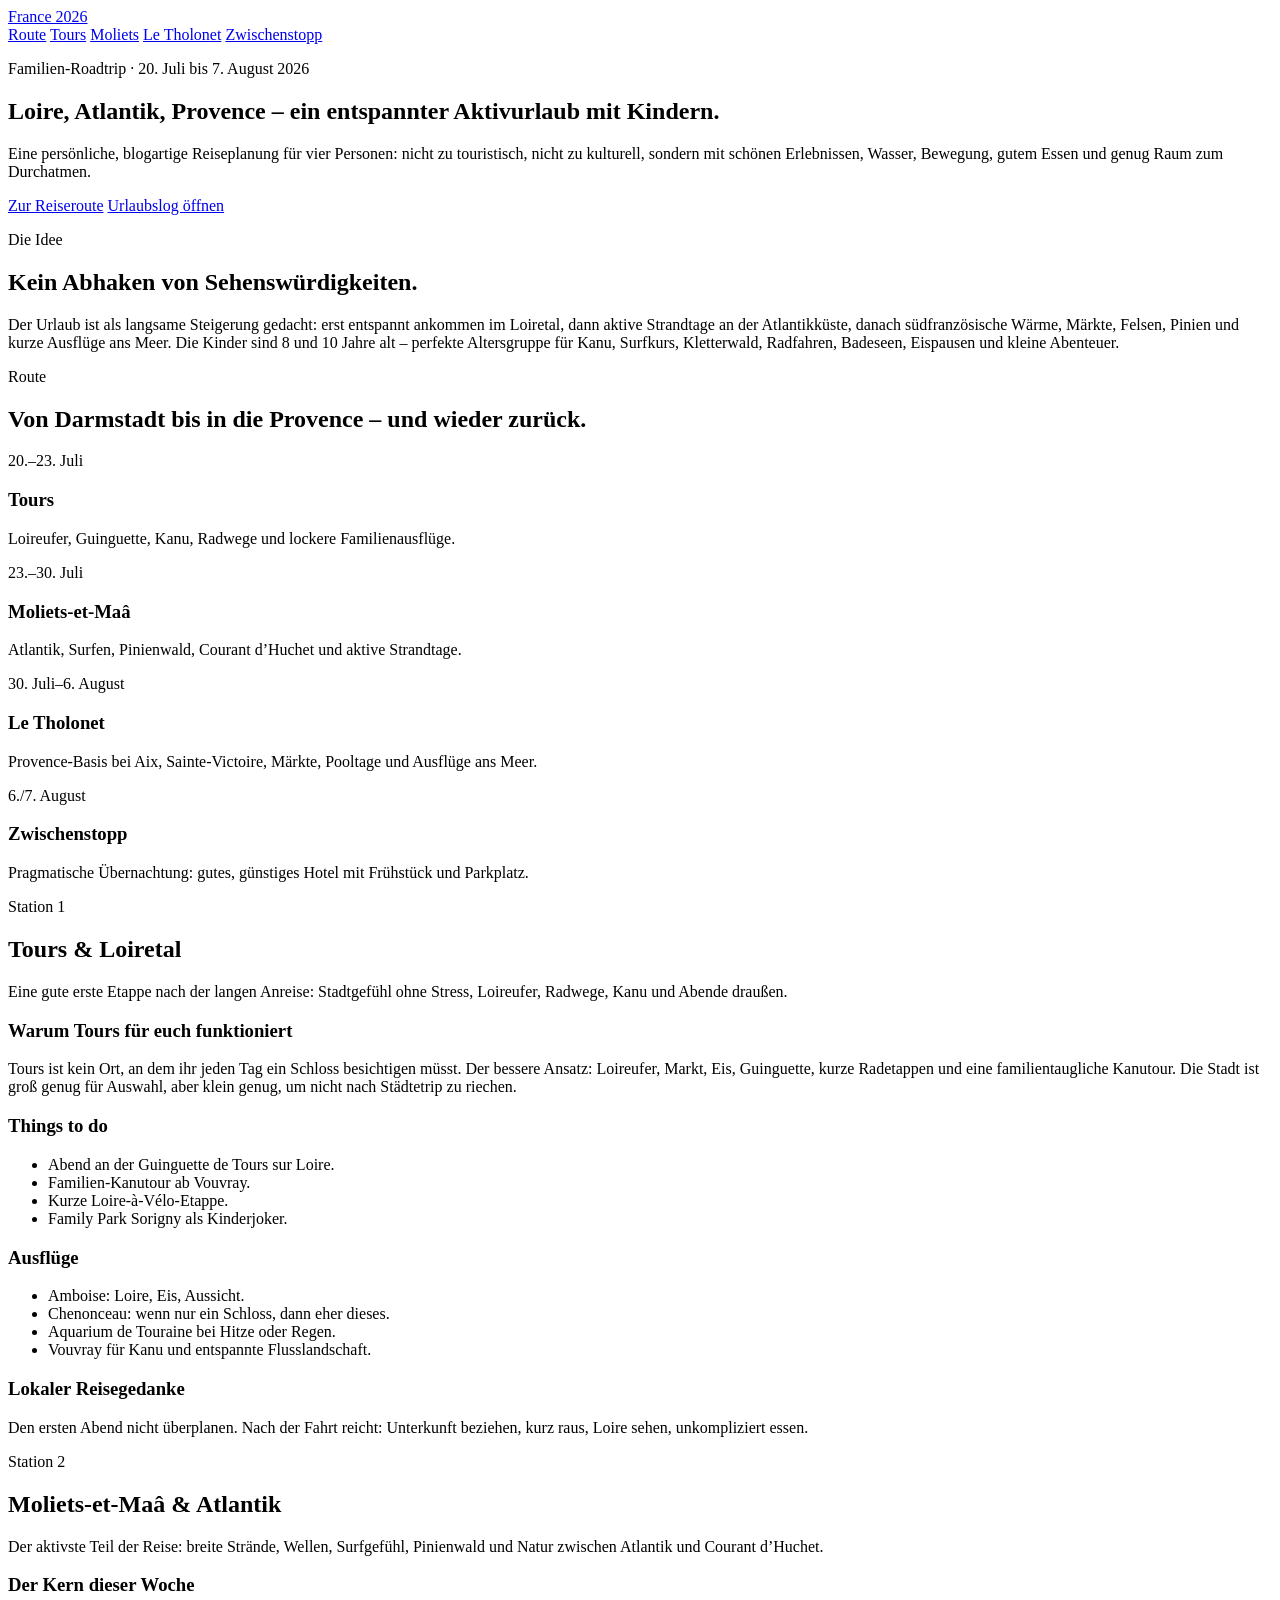
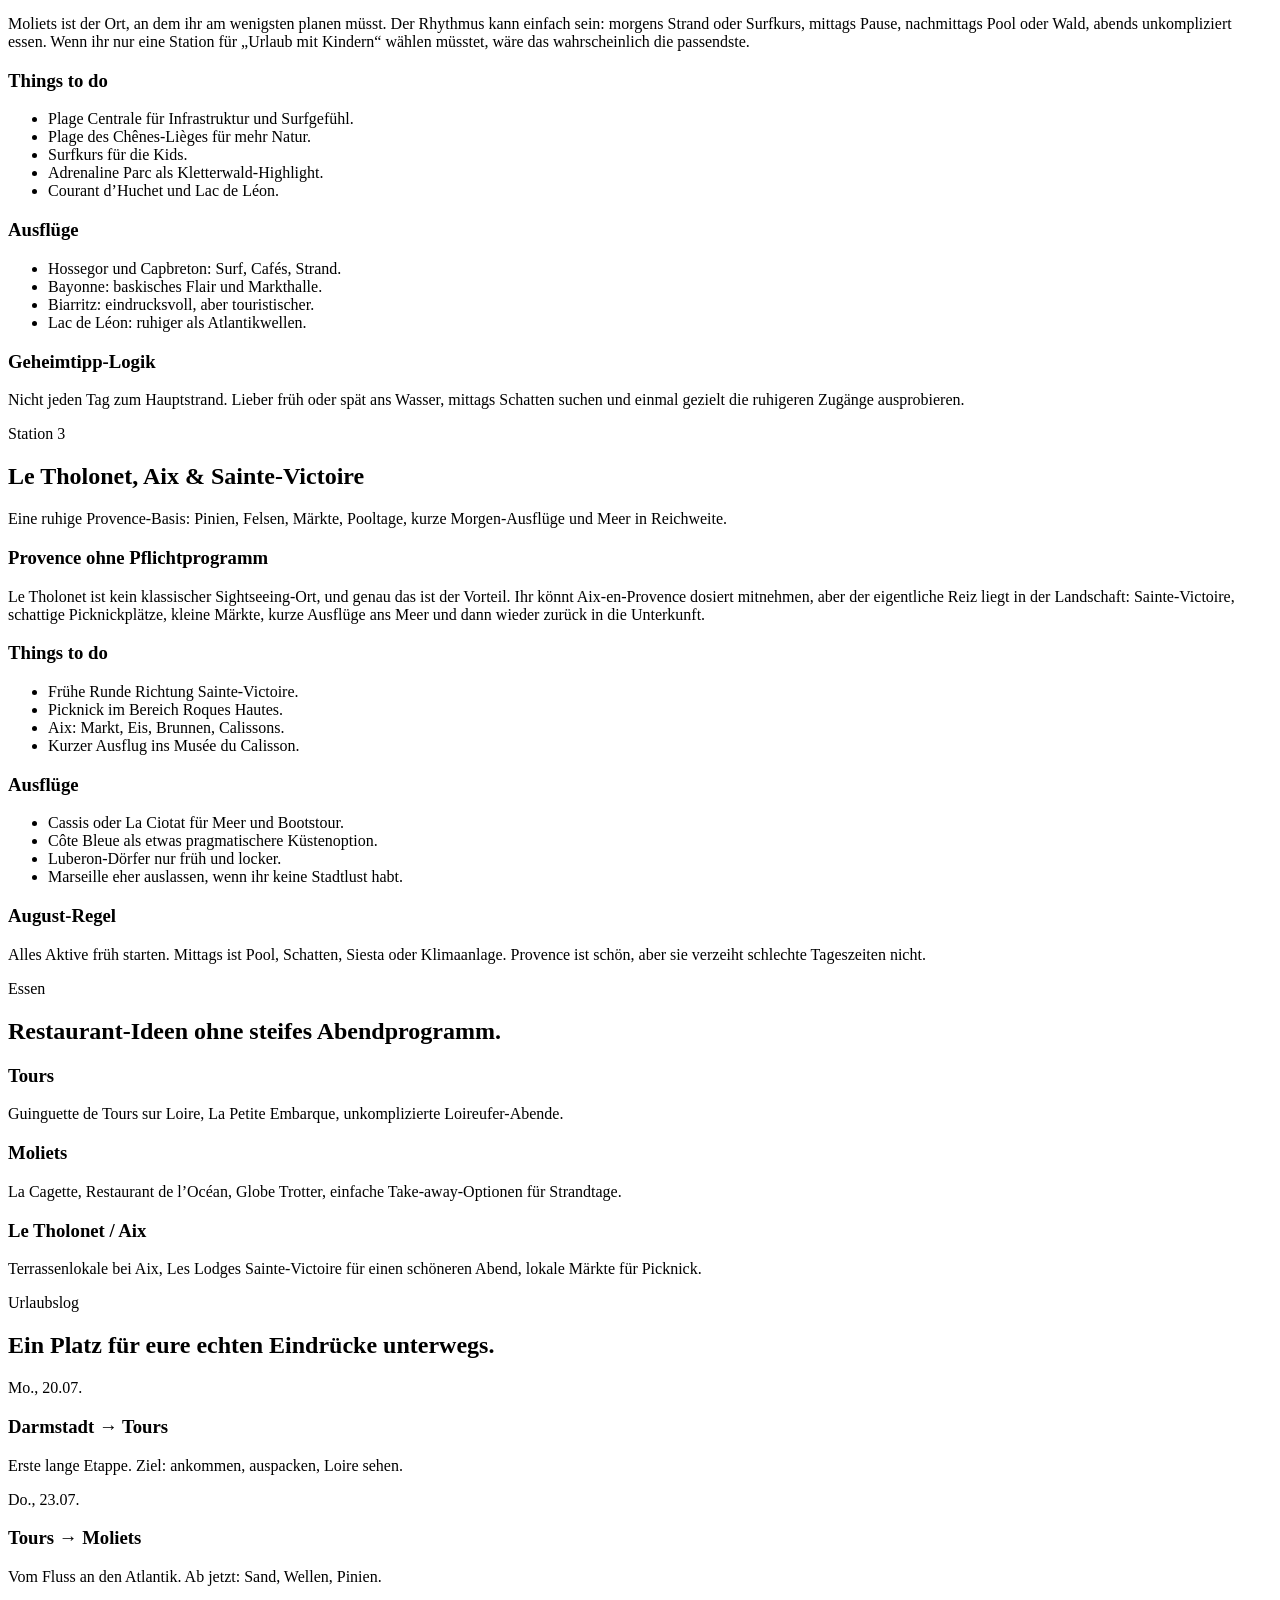
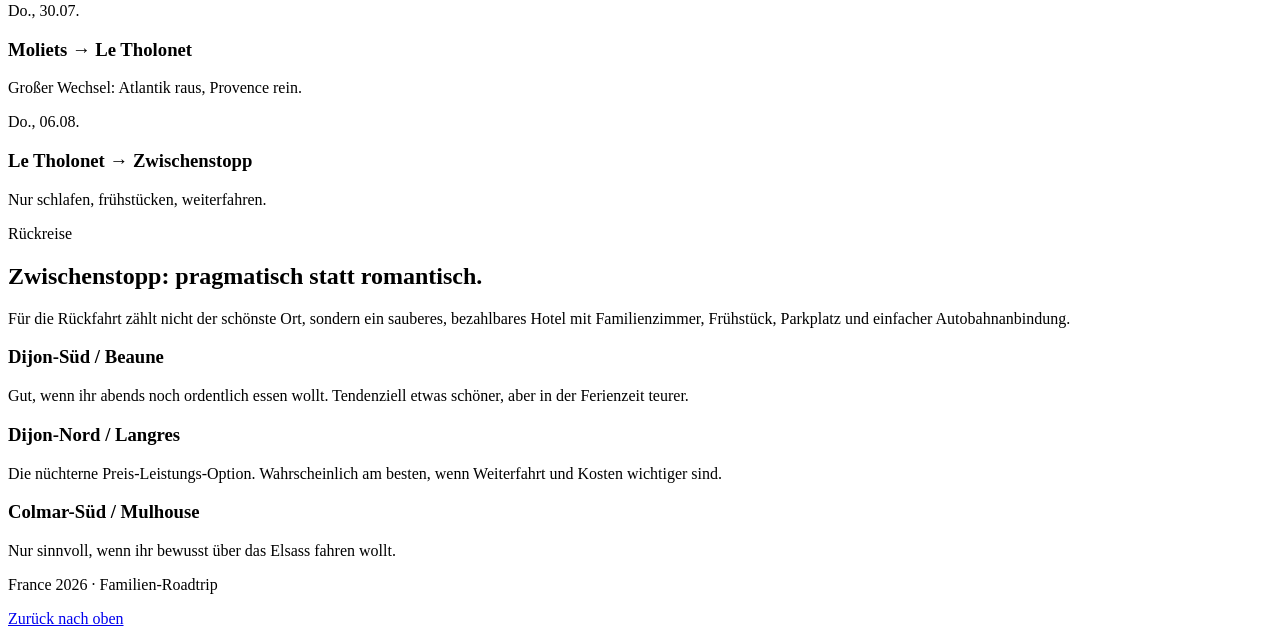
==== index.html @ 764e0fc3 "Create France 2026 travel website" ====
<!doctype html>
<html lang="de">
<head>
  <meta charset="utf-8" />
  <meta name="viewport" content="width=device-width, initial-scale=1" />
  <title>France 2026 · Familien-Roadtrip</title>
  <meta name="description" content="Ein persönlicher Urlaubs-Blog und Reiseführer für den Familien-Roadtrip Frankreich 2026: Tours, Moliets-et-Maa, Le Tholonet und Rückreise-Zwischenstopp." />
  <link rel="preconnect" href="https://fonts.googleapis.com">
  <link rel="preconnect" href="https://fonts.gstatic.com" crossorigin>
  <link href="https://fonts.googleapis.com/css2?family=Inter:wght@400;500;600;700;800&family=Playfair+Display:wght@700;800&display=swap" rel="stylesheet">
  <link rel="stylesheet" href="styles.css" />
</head>
<body>
  <header class="hero">
    <nav class="nav" aria-label="Hauptnavigation">
      <a class="brand" href="#top">France 2026</a>
      <div class="nav-links">
        <a href="#route">Route</a>
        <a href="#tours">Tours</a>
        <a href="#moliets">Moliets</a>
        <a href="#tholonet">Le Tholonet</a>
        <a href="#zwischenstopp">Zwischenstopp</a>
      </div>
    </nav>

    <section id="top" class="hero-content">
      <p class="eyebrow">Familien-Roadtrip · 20. Juli bis 7. August 2026</p>
      <h1>Loire, Atlantik, Provence – ein entspannter Aktivurlaub mit Kindern.</h1>
      <p class="lead">Eine persönliche, blogartige Reiseplanung für vier Personen: nicht zu touristisch, nicht zu kulturell, sondern mit schönen Erlebnissen, Wasser, Bewegung, gutem Essen und genug Raum zum Durchatmen.</p>
      <div class="hero-actions">
        <a class="button primary" href="#route">Zur Reiseroute</a>
        <a class="button secondary" href="#tagebuch">Urlaubslog öffnen</a>
      </div>
    </section>
  </header>

  <main>
    <section class="intro container">
      <div>
        <p class="section-kicker">Die Idee</p>
        <h2>Kein Abhaken von Sehenswürdigkeiten.</h2>
      </div>
      <p>Der Urlaub ist als langsame Steigerung gedacht: erst entspannt ankommen im Loiretal, dann aktive Strandtage an der Atlantikküste, danach südfranzösische Wärme, Märkte, Felsen, Pinien und kurze Ausflüge ans Meer. Die Kinder sind 8 und 10 Jahre alt – perfekte Altersgruppe für Kanu, Surfkurs, Kletterwald, Radfahren, Badeseen, Eispausen und kleine Abenteuer.</p>
    </section>

    <section id="route" class="route-section">
      <div class="container">
        <p class="section-kicker">Route</p>
        <h2>Von Darmstadt bis in die Provence – und wieder zurück.</h2>
        <div class="route-grid">
          <article class="route-card">
            <span class="date">20.–23. Juli</span>
            <h3>Tours</h3>
            <p>Loireufer, Guinguette, Kanu, Radwege und lockere Familienausflüge.</p>
          </article>
          <article class="route-card">
            <span class="date">23.–30. Juli</span>
            <h3>Moliets-et-Maâ</h3>
            <p>Atlantik, Surfen, Pinienwald, Courant d’Huchet und aktive Strandtage.</p>
          </article>
          <article class="route-card">
            <span class="date">30. Juli–6. August</span>
            <h3>Le Tholonet</h3>
            <p>Provence-Basis bei Aix, Sainte-Victoire, Märkte, Pooltage und Ausflüge ans Meer.</p>
          </article>
          <article class="route-card muted">
            <span class="date">6./7. August</span>
            <h3>Zwischenstopp</h3>
            <p>Pragmatische Übernachtung: gutes, günstiges Hotel mit Frühstück und Parkplatz.</p>
          </article>
        </div>
      </div>
    </section>

    <section id="tours" class="destination container">
      <div class="destination-header loire">
        <div>
          <p class="section-kicker">Station 1</p>
          <h2>Tours & Loiretal</h2>
          <p>Eine gute erste Etappe nach der langen Anreise: Stadtgefühl ohne Stress, Loireufer, Radwege, Kanu und Abende draußen.</p>
        </div>
      </div>

      <div class="content-grid">
        <article class="story-card large">
          <h3>Warum Tours für euch funktioniert</h3>
          <p>Tours ist kein Ort, an dem ihr jeden Tag ein Schloss besichtigen müsst. Der bessere Ansatz: Loireufer, Markt, Eis, Guinguette, kurze Radetappen und eine familientaugliche Kanutour. Die Stadt ist groß genug für Auswahl, aber klein genug, um nicht nach Städtetrip zu riechen.</p>
        </article>
        <article class="story-card">
          <h3>Things to do</h3>
          <ul>
            <li>Abend an der Guinguette de Tours sur Loire.</li>
            <li>Familien-Kanutour ab Vouvray.</li>
            <li>Kurze Loire-à-Vélo-Etappe.</li>
            <li>Family Park Sorigny als Kinderjoker.</li>
          </ul>
        </article>
        <article class="story-card">
          <h3>Ausflüge</h3>
          <ul>
            <li>Amboise: Loire, Eis, Aussicht.</li>
            <li>Chenonceau: wenn nur ein Schloss, dann eher dieses.</li>
            <li>Aquarium de Touraine bei Hitze oder Regen.</li>
            <li>Vouvray für Kanu und entspannte Flusslandschaft.</li>
          </ul>
        </article>
        <article class="tip-card">
          <h3>Lokaler Reisegedanke</h3>
          <p>Den ersten Abend nicht überplanen. Nach der Fahrt reicht: Unterkunft beziehen, kurz raus, Loire sehen, unkompliziert essen.</p>
        </article>
      </div>
    </section>

    <section id="moliets" class="destination container">
      <div class="destination-header ocean">
        <div>
          <p class="section-kicker">Station 2</p>
          <h2>Moliets-et-Maâ & Atlantik</h2>
          <p>Der aktivste Teil der Reise: breite Strände, Wellen, Surfgefühl, Pinienwald und Natur zwischen Atlantik und Courant d’Huchet.</p>
        </div>
      </div>

      <div class="content-grid">
        <article class="story-card large">
          <h3>Der Kern dieser Woche</h3>
          <p>Moliets ist der Ort, an dem ihr am wenigsten planen müsst. Der Rhythmus kann einfach sein: morgens Strand oder Surfkurs, mittags Pause, nachmittags Pool oder Wald, abends unkompliziert essen. Wenn ihr nur eine Station für „Urlaub mit Kindern“ wählen müsstet, wäre das wahrscheinlich die passendste.</p>
        </article>
        <article class="story-card">
          <h3>Things to do</h3>
          <ul>
            <li>Plage Centrale für Infrastruktur und Surfgefühl.</li>
            <li>Plage des Chênes-Lièges für mehr Natur.</li>
            <li>Surfkurs für die Kids.</li>
            <li>Adrenaline Parc als Kletterwald-Highlight.</li>
            <li>Courant d’Huchet und Lac de Léon.</li>
          </ul>
        </article>
        <article class="story-card">
          <h3>Ausflüge</h3>
          <ul>
            <li>Hossegor und Capbreton: Surf, Cafés, Strand.</li>
            <li>Bayonne: baskisches Flair und Markthalle.</li>
            <li>Biarritz: eindrucksvoll, aber touristischer.</li>
            <li>Lac de Léon: ruhiger als Atlantikwellen.</li>
          </ul>
        </article>
        <article class="tip-card">
          <h3>Geheimtipp-Logik</h3>
          <p>Nicht jeden Tag zum Hauptstrand. Lieber früh oder spät ans Wasser, mittags Schatten suchen und einmal gezielt die ruhigeren Zugänge ausprobieren.</p>
        </article>
      </div>
    </section>

    <section id="tholonet" class="destination container">
      <div class="destination-header provence">
        <div>
          <p class="section-kicker">Station 3</p>
          <h2>Le Tholonet, Aix & Sainte-Victoire</h2>
          <p>Eine ruhige Provence-Basis: Pinien, Felsen, Märkte, Pooltage, kurze Morgen-Ausflüge und Meer in Reichweite.</p>
        </div>
      </div>

      <div class="content-grid">
        <article class="story-card large">
          <h3>Provence ohne Pflichtprogramm</h3>
          <p>Le Tholonet ist kein klassischer Sightseeing-Ort, und genau das ist der Vorteil. Ihr könnt Aix-en-Provence dosiert mitnehmen, aber der eigentliche Reiz liegt in der Landschaft: Sainte-Victoire, schattige Picknickplätze, kleine Märkte, kurze Ausflüge ans Meer und dann wieder zurück in die Unterkunft.</p>
        </article>
        <article class="story-card">
          <h3>Things to do</h3>
          <ul>
            <li>Frühe Runde Richtung Sainte-Victoire.</li>
            <li>Picknick im Bereich Roques Hautes.</li>
            <li>Aix: Markt, Eis, Brunnen, Calissons.</li>
            <li>Kurzer Ausflug ins Musée du Calisson.</li>
          </ul>
        </article>
        <article class="story-card">
          <h3>Ausflüge</h3>
          <ul>
            <li>Cassis oder La Ciotat für Meer und Bootstour.</li>
            <li>Côte Bleue als etwas pragmatischere Küstenoption.</li>
            <li>Luberon-Dörfer nur früh und locker.</li>
            <li>Marseille eher auslassen, wenn ihr keine Stadtlust habt.</li>
          </ul>
        </article>
        <article class="tip-card">
          <h3>August-Regel</h3>
          <p>Alles Aktive früh starten. Mittags ist Pool, Schatten, Siesta oder Klimaanlage. Provence ist schön, aber sie verzeiht schlechte Tageszeiten nicht.</p>
        </article>
      </div>
    </section>

    <section id="restaurants" class="container restaurants">
      <p class="section-kicker">Essen</p>
      <h2>Restaurant-Ideen ohne steifes Abendprogramm.</h2>
      <div class="restaurant-grid">
        <article>
          <h3>Tours</h3>
          <p>Guinguette de Tours sur Loire, La Petite Embarque, unkomplizierte Loireufer-Abende.</p>
        </article>
        <article>
          <h3>Moliets</h3>
          <p>La Cagette, Restaurant de l’Océan, Globe Trotter, einfache Take-away-Optionen für Strandtage.</p>
        </article>
        <article>
          <h3>Le Tholonet / Aix</h3>
          <p>Terrassenlokale bei Aix, Les Lodges Sainte-Victoire für einen schöneren Abend, lokale Märkte für Picknick.</p>
        </article>
      </div>
    </section>

    <section id="tagebuch" class="journal-section">
      <div class="container">
        <p class="section-kicker">Urlaubslog</p>
        <h2>Ein Platz für eure echten Eindrücke unterwegs.</h2>
        <div class="journal-grid">
          <article class="journal-card">
            <span>Mo., 20.07.</span>
            <h3>Darmstadt → Tours</h3>
            <p>Erste lange Etappe. Ziel: ankommen, auspacken, Loire sehen.</p>
          </article>
          <article class="journal-card">
            <span>Do., 23.07.</span>
            <h3>Tours → Moliets</h3>
            <p>Vom Fluss an den Atlantik. Ab jetzt: Sand, Wellen, Pinien.</p>
          </article>
          <article class="journal-card">
            <span>Do., 30.07.</span>
            <h3>Moliets → Le Tholonet</h3>
            <p>Großer Wechsel: Atlantik raus, Provence rein.</p>
          </article>
          <article class="journal-card">
            <span>Do., 06.08.</span>
            <h3>Le Tholonet → Zwischenstopp</h3>
            <p>Nur schlafen, frühstücken, weiterfahren.</p>
          </article>
        </div>
      </div>
    </section>

    <section id="zwischenstopp" class="container stopover">
      <p class="section-kicker">Rückreise</p>
      <h2>Zwischenstopp: pragmatisch statt romantisch.</h2>
      <p>Für die Rückfahrt zählt nicht der schönste Ort, sondern ein sauberes, bezahlbares Hotel mit Familienzimmer, Frühstück, Parkplatz und einfacher Autobahnanbindung.</p>
      <div class="stopover-list">
        <article>
          <h3>Dijon-Süd / Beaune</h3>
          <p>Gut, wenn ihr abends noch ordentlich essen wollt. Tendenziell etwas schöner, aber in der Ferienzeit teurer.</p>
        </article>
        <article>
          <h3>Dijon-Nord / Langres</h3>
          <p>Die nüchterne Preis-Leistungs-Option. Wahrscheinlich am besten, wenn Weiterfahrt und Kosten wichtiger sind.</p>
        </article>
        <article>
          <h3>Colmar-Süd / Mulhouse</h3>
          <p>Nur sinnvoll, wenn ihr bewusst über das Elsass fahren wollt.</p>
        </article>
      </div>
    </section>
  </main>

  <footer class="footer">
    <div class="container footer-inner">
      <p>France 2026 · Familien-Roadtrip</p>
      <a href="#top">Zurück nach oben</a>
    </div>
  </footer>
</body>
</html>
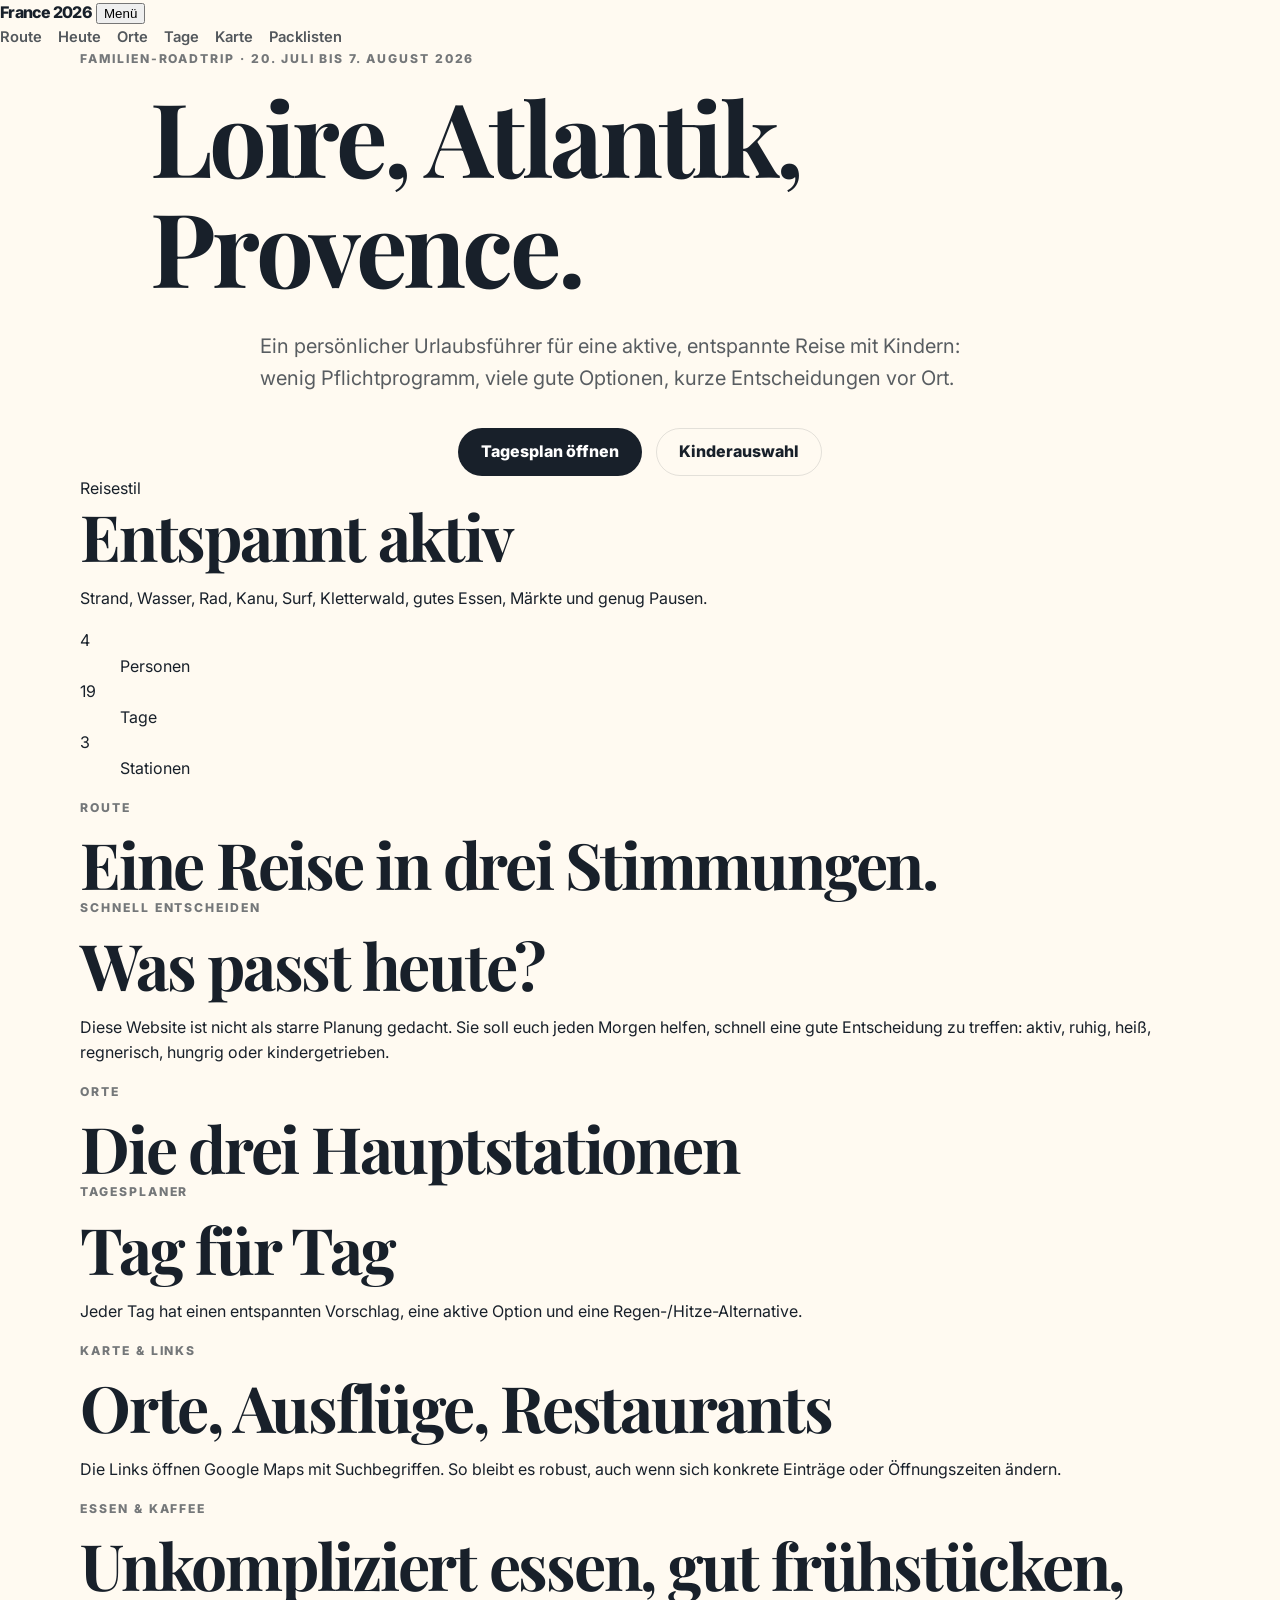
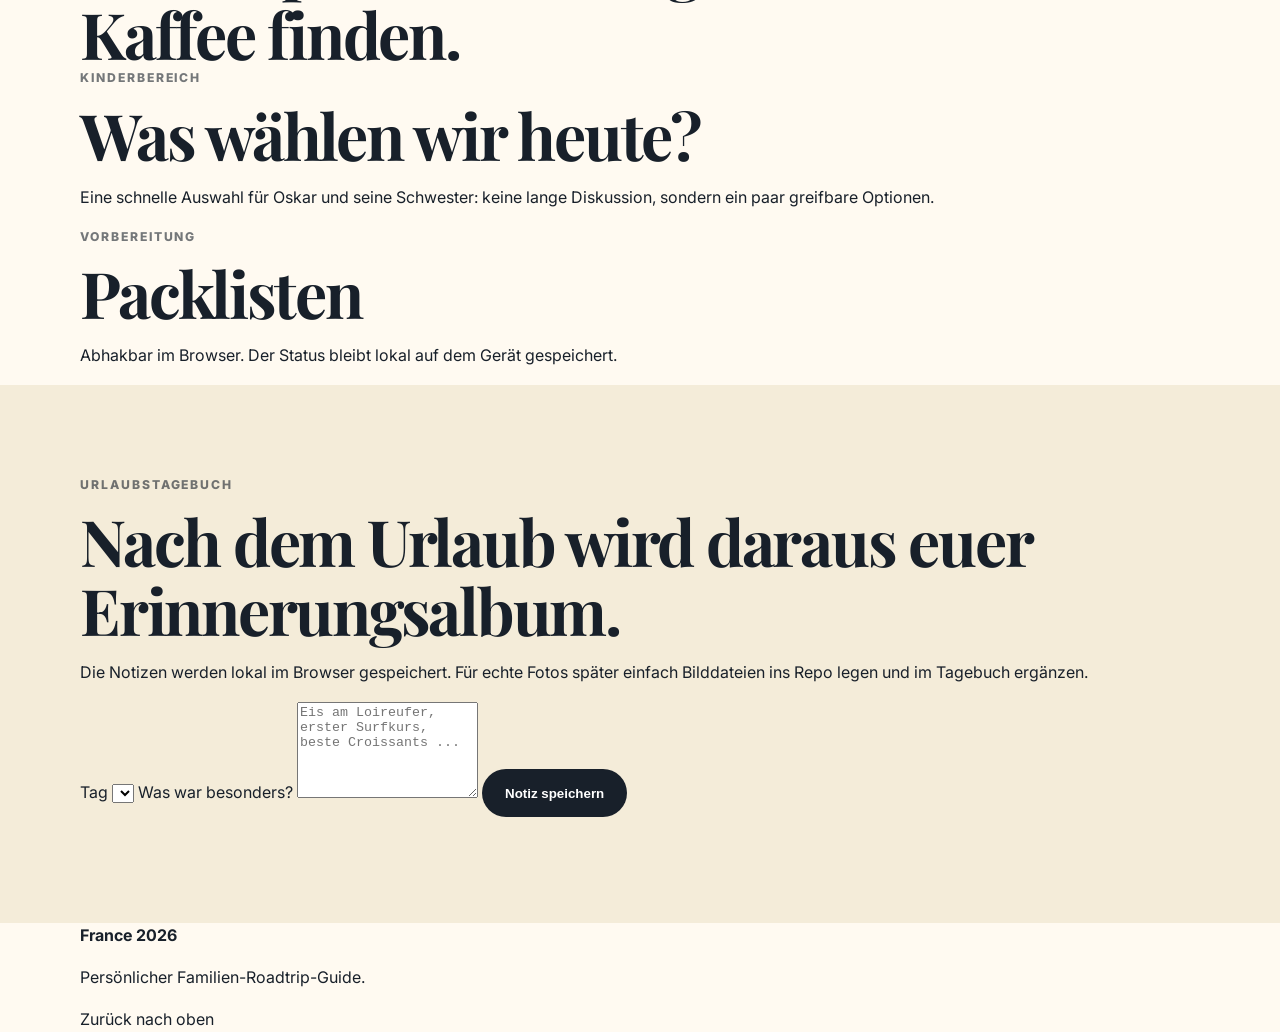
==== commit eb8246bc: "Expand France 2026 into travel guide app" ====
--- a/index.html
+++ b/index.html
@@ -4,266 +4,157 @@
   <meta charset="utf-8" />
   <meta name="viewport" content="width=device-width, initial-scale=1" />
   <title>France 2026 · Familien-Roadtrip</title>
-  <meta name="description" content="Ein persönlicher Urlaubs-Blog und Reiseführer für den Familien-Roadtrip Frankreich 2026: Tours, Moliets-et-Maa, Le Tholonet und Rückreise-Zwischenstopp." />
+  <meta name="description" content="Persönliche Reisewebsite für den Familien-Roadtrip Frankreich 2026: Tours, Moliets-et-Maâ, Le Tholonet, Tagesplaner, Ausflüge, Restaurants, Packlisten und Urlaubstagebuch." />
+  <meta name="theme-color" content="#f6bd60" />
   <link rel="preconnect" href="https://fonts.googleapis.com">
   <link rel="preconnect" href="https://fonts.gstatic.com" crossorigin>
-  <link href="https://fonts.googleapis.com/css2?family=Inter:wght@400;500;600;700;800&family=Playfair+Display:wght@700;800&display=swap" rel="stylesheet">
+  <link href="https://fonts.googleapis.com/css2?family=Inter:wght@400;500;600;700;800;900&family=Playfair+Display:wght@700;800&display=swap" rel="stylesheet">
   <link rel="stylesheet" href="styles.css" />
 </head>
 <body>
-  <header class="hero">
-    <nav class="nav" aria-label="Hauptnavigation">
+  <header class="site-hero" id="top">
+    <nav class="topbar" aria-label="Hauptnavigation">
       <a class="brand" href="#top">France 2026</a>
-      <div class="nav-links">
+      <button class="menu-button" type="button" data-menu-button aria-expanded="false">Menü</button>
+      <div class="nav-links" data-nav-links>
         <a href="#route">Route</a>
-        <a href="#tours">Tours</a>
-        <a href="#moliets">Moliets</a>
-        <a href="#tholonet">Le Tholonet</a>
-        <a href="#zwischenstopp">Zwischenstopp</a>
+        <a href="#heute">Heute</a>
+        <a href="#orte">Orte</a>
+        <a href="#tage">Tage</a>
+        <a href="#karte">Karte</a>
+        <a href="#packlisten">Packlisten</a>
       </div>
     </nav>
 
-    <section id="top" class="hero-content">
-      <p class="eyebrow">Familien-Roadtrip · 20. Juli bis 7. August 2026</p>
-      <h1>Loire, Atlantik, Provence – ein entspannter Aktivurlaub mit Kindern.</h1>
-      <p class="lead">Eine persönliche, blogartige Reiseplanung für vier Personen: nicht zu touristisch, nicht zu kulturell, sondern mit schönen Erlebnissen, Wasser, Bewegung, gutem Essen und genug Raum zum Durchatmen.</p>
-      <div class="hero-actions">
-        <a class="button primary" href="#route">Zur Reiseroute</a>
-        <a class="button secondary" href="#tagebuch">Urlaubslog öffnen</a>
+    <section class="hero-grid container">
+      <div class="hero-copy">
+        <p class="eyebrow">Familien-Roadtrip · 20. Juli bis 7. August 2026</p>
+        <h1>Loire, Atlantik, Provence.</h1>
+        <p class="lead">Ein persönlicher Urlaubsführer für eine aktive, entspannte Reise mit Kindern: wenig Pflichtprogramm, viele gute Optionen, kurze Entscheidungen vor Ort.</p>
+        <div class="hero-actions">
+          <a class="button primary" href="#tage">Tagesplan öffnen</a>
+          <a class="button ghost" href="#kinder">Kinderauswahl</a>
+        </div>
       </div>
+      <aside class="hero-card glass">
+        <span class="small-label">Reisestil</span>
+        <h2>Entspannt aktiv</h2>
+        <p>Strand, Wasser, Rad, Kanu, Surf, Kletterwald, gutes Essen, Märkte und genug Pausen.</p>
+        <dl class="quick-stats">
+          <div><dt>4</dt><dd>Personen</dd></div>
+          <div><dt>19</dt><dd>Tage</dd></div>
+          <div><dt>3</dt><dd>Stationen</dd></div>
+        </dl>
+      </aside>
     </section>
   </header>
 
   <main>
-    <section class="intro container">
-      <div>
-        <p class="section-kicker">Die Idee</p>
-        <h2>Kein Abhaken von Sehenswürdigkeiten.</h2>
-      </div>
-      <p>Der Urlaub ist als langsame Steigerung gedacht: erst entspannt ankommen im Loiretal, dann aktive Strandtage an der Atlantikküste, danach südfranzösische Wärme, Märkte, Felsen, Pinien und kurze Ausflüge ans Meer. Die Kinder sind 8 und 10 Jahre alt – perfekte Altersgruppe für Kanu, Surfkurs, Kletterwald, Radfahren, Badeseen, Eispausen und kleine Abenteuer.</p>
+    <section class="container intro-strip" id="route">
+      <p class="section-kicker">Route</p>
+      <h2>Eine Reise in drei Stimmungen.</h2>
+      <div class="route-timeline" id="routeTimeline"></div>
     </section>
 
-    <section id="route" class="route-section">
-      <div class="container">
-        <p class="section-kicker">Route</p>
-        <h2>Von Darmstadt bis in die Provence – und wieder zurück.</h2>
-        <div class="route-grid">
-          <article class="route-card">
-            <span class="date">20.–23. Juli</span>
-            <h3>Tours</h3>
-            <p>Loireufer, Guinguette, Kanu, Radwege und lockere Familienausflüge.</p>
-          </article>
-          <article class="route-card">
-            <span class="date">23.–30. Juli</span>
-            <h3>Moliets-et-Maâ</h3>
-            <p>Atlantik, Surfen, Pinienwald, Courant d’Huchet und aktive Strandtage.</p>
-          </article>
-          <article class="route-card">
-            <span class="date">30. Juli–6. August</span>
-            <h3>Le Tholonet</h3>
-            <p>Provence-Basis bei Aix, Sainte-Victoire, Märkte, Pooltage und Ausflüge ans Meer.</p>
-          </article>
-          <article class="route-card muted">
-            <span class="date">6./7. August</span>
-            <h3>Zwischenstopp</h3>
-            <p>Pragmatische Übernachtung: gutes, günstiges Hotel mit Frühstück und Parkplatz.</p>
-          </article>
+    <section class="feature-section" id="heute">
+      <div class="container split">
+        <div>
+          <p class="section-kicker">Schnell entscheiden</p>
+          <h2>Was passt heute?</h2>
+          <p>Diese Website ist nicht als starre Planung gedacht. Sie soll euch jeden Morgen helfen, schnell eine gute Entscheidung zu treffen: aktiv, ruhig, heiß, regnerisch, hungrig oder kindergetrieben.</p>
         </div>
+        <div class="decision-grid" id="decisionCards"></div>
       </div>
     </section>
 
-    <section id="tours" class="destination container">
-      <div class="destination-header loire">
+    <section class="container" id="orte">
+      <p class="section-kicker">Orte</p>
+      <h2>Die drei Hauptstationen</h2>
+      <div class="destination-grid" id="destinationGrid"></div>
+    </section>
+
+    <section class="container" id="tage">
+      <div class="section-heading-row">
         <div>
-          <p class="section-kicker">Station 1</p>
-          <h2>Tours & Loiretal</h2>
-          <p>Eine gute erste Etappe nach der langen Anreise: Stadtgefühl ohne Stress, Loireufer, Radwege, Kanu und Abende draußen.</p>
+          <p class="section-kicker">Tagesplaner</p>
+          <h2>Tag für Tag</h2>
         </div>
+        <p class="section-note">Jeder Tag hat einen entspannten Vorschlag, eine aktive Option und eine Regen-/Hitze-Alternative.</p>
       </div>
+      <div class="day-filters" id="dayFilters"></div>
+      <div class="day-grid" id="dayGrid"></div>
+    </section>
 
-      <div class="content-grid">
-        <article class="story-card large">
-          <h3>Warum Tours für euch funktioniert</h3>
-          <p>Tours ist kein Ort, an dem ihr jeden Tag ein Schloss besichtigen müsst. Der bessere Ansatz: Loireufer, Markt, Eis, Guinguette, kurze Radetappen und eine familientaugliche Kanutour. Die Stadt ist groß genug für Auswahl, aber klein genug, um nicht nach Städtetrip zu riechen.</p>
-        </article>
-        <article class="story-card">
-          <h3>Things to do</h3>
-          <ul>
-            <li>Abend an der Guinguette de Tours sur Loire.</li>
-            <li>Familien-Kanutour ab Vouvray.</li>
-            <li>Kurze Loire-à-Vélo-Etappe.</li>
-            <li>Family Park Sorigny als Kinderjoker.</li>
-          </ul>
-        </article>
-        <article class="story-card">
-          <h3>Ausflüge</h3>
-          <ul>
-            <li>Amboise: Loire, Eis, Aussicht.</li>
-            <li>Chenonceau: wenn nur ein Schloss, dann eher dieses.</li>
-            <li>Aquarium de Touraine bei Hitze oder Regen.</li>
-            <li>Vouvray für Kanu und entspannte Flusslandschaft.</li>
-          </ul>
-        </article>
-        <article class="tip-card">
-          <h3>Lokaler Reisegedanke</h3>
-          <p>Den ersten Abend nicht überplanen. Nach der Fahrt reicht: Unterkunft beziehen, kurz raus, Loire sehen, unkompliziert essen.</p>
-        </article>
+    <section class="map-section" id="karte">
+      <div class="container">
+        <p class="section-kicker">Karte & Links</p>
+        <h2>Orte, Ausflüge, Restaurants</h2>
+        <p class="section-note">Die Links öffnen Google Maps mit Suchbegriffen. So bleibt es robust, auch wenn sich konkrete Einträge oder Öffnungszeiten ändern.</p>
+        <div class="poi-toolbar" id="poiToolbar"></div>
+        <div class="poi-grid" id="poiGrid"></div>
       </div>
     </section>
 
-    <section id="moliets" class="destination container">
-      <div class="destination-header ocean">
+    <section class="container" id="restaurants">
+      <p class="section-kicker">Essen & Kaffee</p>
+      <h2>Unkompliziert essen, gut frühstücken, Kaffee finden.</h2>
+      <div class="food-grid" id="foodGrid"></div>
+    </section>
+
+    <section class="kids-section" id="kinder">
+      <div class="container split">
         <div>
-          <p class="section-kicker">Station 2</p>
-          <h2>Moliets-et-Maâ & Atlantik</h2>
-          <p>Der aktivste Teil der Reise: breite Strände, Wellen, Surfgefühl, Pinienwald und Natur zwischen Atlantik und Courant d’Huchet.</p>
+          <p class="section-kicker">Kinderbereich</p>
+          <h2>Was wählen wir heute?</h2>
+          <p>Eine schnelle Auswahl für Oskar und seine Schwester: keine lange Diskussion, sondern ein paar greifbare Optionen.</p>
         </div>
-      </div>
-
-      <div class="content-grid">
-        <article class="story-card large">
-          <h3>Der Kern dieser Woche</h3>
-          <p>Moliets ist der Ort, an dem ihr am wenigsten planen müsst. Der Rhythmus kann einfach sein: morgens Strand oder Surfkurs, mittags Pause, nachmittags Pool oder Wald, abends unkompliziert essen. Wenn ihr nur eine Station für „Urlaub mit Kindern“ wählen müsstet, wäre das wahrscheinlich die passendste.</p>
-        </article>
-        <article class="story-card">
-          <h3>Things to do</h3>
-          <ul>
-            <li>Plage Centrale für Infrastruktur und Surfgefühl.</li>
-            <li>Plage des Chênes-Lièges für mehr Natur.</li>
-            <li>Surfkurs für die Kids.</li>
-            <li>Adrenaline Parc als Kletterwald-Highlight.</li>
-            <li>Courant d’Huchet und Lac de Léon.</li>
-          </ul>
-        </article>
-        <article class="story-card">
-          <h3>Ausflüge</h3>
-          <ul>
-            <li>Hossegor und Capbreton: Surf, Cafés, Strand.</li>
-            <li>Bayonne: baskisches Flair und Markthalle.</li>
-            <li>Biarritz: eindrucksvoll, aber touristischer.</li>
-            <li>Lac de Léon: ruhiger als Atlantikwellen.</li>
-          </ul>
-        </article>
-        <article class="tip-card">
-          <h3>Geheimtipp-Logik</h3>
-          <p>Nicht jeden Tag zum Hauptstrand. Lieber früh oder spät ans Wasser, mittags Schatten suchen und einmal gezielt die ruhigeren Zugänge ausprobieren.</p>
-        </article>
+        <div class="kids-choice-grid" id="kidsChoices"></div>
       </div>
     </section>
 
-    <section id="tholonet" class="destination container">
-      <div class="destination-header provence">
+    <section class="container" id="packlisten">
+      <div class="section-heading-row">
         <div>
-          <p class="section-kicker">Station 3</p>
-          <h2>Le Tholonet, Aix & Sainte-Victoire</h2>
-          <p>Eine ruhige Provence-Basis: Pinien, Felsen, Märkte, Pooltage, kurze Morgen-Ausflüge und Meer in Reichweite.</p>
+          <p class="section-kicker">Vorbereitung</p>
+          <h2>Packlisten</h2>
         </div>
+        <p class="section-note">Abhakbar im Browser. Der Status bleibt lokal auf dem Gerät gespeichert.</p>
       </div>
-
-      <div class="content-grid">
-        <article class="story-card large">
-          <h3>Provence ohne Pflichtprogramm</h3>
-          <p>Le Tholonet ist kein klassischer Sightseeing-Ort, und genau das ist der Vorteil. Ihr könnt Aix-en-Provence dosiert mitnehmen, aber der eigentliche Reiz liegt in der Landschaft: Sainte-Victoire, schattige Picknickplätze, kleine Märkte, kurze Ausflüge ans Meer und dann wieder zurück in die Unterkunft.</p>
-        </article>
-        <article class="story-card">
-          <h3>Things to do</h3>
-          <ul>
-            <li>Frühe Runde Richtung Sainte-Victoire.</li>
-            <li>Picknick im Bereich Roques Hautes.</li>
-            <li>Aix: Markt, Eis, Brunnen, Calissons.</li>
-            <li>Kurzer Ausflug ins Musée du Calisson.</li>
-          </ul>
-        </article>
-        <article class="story-card">
-          <h3>Ausflüge</h3>
-          <ul>
-            <li>Cassis oder La Ciotat für Meer und Bootstour.</li>
-            <li>Côte Bleue als etwas pragmatischere Küstenoption.</li>
-            <li>Luberon-Dörfer nur früh und locker.</li>
-            <li>Marseille eher auslassen, wenn ihr keine Stadtlust habt.</li>
-          </ul>
-        </article>
-        <article class="tip-card">
-          <h3>August-Regel</h3>
-          <p>Alles Aktive früh starten. Mittags ist Pool, Schatten, Siesta oder Klimaanlage. Provence ist schön, aber sie verzeiht schlechte Tageszeiten nicht.</p>
-        </article>
-      </div>
+      <div class="packing-grid" id="packingGrid"></div>
     </section>
 
-    <section id="restaurants" class="container restaurants">
-      <p class="section-kicker">Essen</p>
-      <h2>Restaurant-Ideen ohne steifes Abendprogramm.</h2>
-      <div class="restaurant-grid">
-        <article>
-          <h3>Tours</h3>
-          <p>Guinguette de Tours sur Loire, La Petite Embarque, unkomplizierte Loireufer-Abende.</p>
-        </article>
-        <article>
-          <h3>Moliets</h3>
-          <p>La Cagette, Restaurant de l’Océan, Globe Trotter, einfache Take-away-Optionen für Strandtage.</p>
-        </article>
-        <article>
-          <h3>Le Tholonet / Aix</h3>
-          <p>Terrassenlokale bei Aix, Les Lodges Sainte-Victoire für einen schöneren Abend, lokale Märkte für Picknick.</p>
-        </article>
-      </div>
-    </section>
-
-    <section id="tagebuch" class="journal-section">
-      <div class="container">
-        <p class="section-kicker">Urlaubslog</p>
-        <h2>Ein Platz für eure echten Eindrücke unterwegs.</h2>
-        <div class="journal-grid">
-          <article class="journal-card">
-            <span>Mo., 20.07.</span>
-            <h3>Darmstadt → Tours</h3>
-            <p>Erste lange Etappe. Ziel: ankommen, auspacken, Loire sehen.</p>
-          </article>
-          <article class="journal-card">
-            <span>Do., 23.07.</span>
-            <h3>Tours → Moliets</h3>
-            <p>Vom Fluss an den Atlantik. Ab jetzt: Sand, Wellen, Pinien.</p>
-          </article>
-          <article class="journal-card">
-            <span>Do., 30.07.</span>
-            <h3>Moliets → Le Tholonet</h3>
-            <p>Großer Wechsel: Atlantik raus, Provence rein.</p>
-          </article>
-          <article class="journal-card">
-            <span>Do., 06.08.</span>
-            <h3>Le Tholonet → Zwischenstopp</h3>
-            <p>Nur schlafen, frühstücken, weiterfahren.</p>
-          </article>
+    <section class="journal-section" id="tagebuch">
+      <div class="container split">
+        <div>
+          <p class="section-kicker">Urlaubstagebuch</p>
+          <h2>Nach dem Urlaub wird daraus euer Erinnerungsalbum.</h2>
+          <p>Die Notizen werden lokal im Browser gespeichert. Für echte Fotos später einfach Bilddateien ins Repo legen und im Tagebuch ergänzen.</p>
         </div>
-      </div>
-    </section>
-
-    <section id="zwischenstopp" class="container stopover">
-      <p class="section-kicker">Rückreise</p>
-      <h2>Zwischenstopp: pragmatisch statt romantisch.</h2>
-      <p>Für die Rückfahrt zählt nicht der schönste Ort, sondern ein sauberes, bezahlbares Hotel mit Familienzimmer, Frühstück, Parkplatz und einfacher Autobahnanbindung.</p>
-      <div class="stopover-list">
-        <article>
-          <h3>Dijon-Süd / Beaune</h3>
-          <p>Gut, wenn ihr abends noch ordentlich essen wollt. Tendenziell etwas schöner, aber in der Ferienzeit teurer.</p>
-        </article>
-        <article>
-          <h3>Dijon-Nord / Langres</h3>
-          <p>Die nüchterne Preis-Leistungs-Option. Wahrscheinlich am besten, wenn Weiterfahrt und Kosten wichtiger sind.</p>
-        </article>
-        <article>
-          <h3>Colmar-Süd / Mulhouse</h3>
-          <p>Nur sinnvoll, wenn ihr bewusst über das Elsass fahren wollt.</p>
-        </article>
+        <form class="journal-form" id="journalForm">
+          <label>Tag
+            <select id="journalDay"></select>
+          </label>
+          <label>Was war besonders?
+            <textarea id="journalText" rows="6" placeholder="Eis am Loireufer, erster Surfkurs, beste Croissants ..."></textarea>
+          </label>
+          <button class="button primary" type="submit">Notiz speichern</button>
+          <p class="save-hint" id="journalHint" aria-live="polite"></p>
+        </form>
       </div>
     </section>
   </main>
 
-  <footer class="footer">
-    <div class="container footer-inner">
-      <p>France 2026 · Familien-Roadtrip</p>
+  <footer class="site-footer">
+    <div class="container footer-grid">
+      <div>
+        <strong>France 2026</strong>
+        <p>Persönlicher Familien-Roadtrip-Guide.</p>
+      </div>
       <a href="#top">Zurück nach oben</a>
     </div>
   </footer>
+
+  <script src="data.js"></script>
+  <script src="app.js"></script>
 </body>
 </html>
--- a/styles.css
+++ b/styles.css
@@ -0,0 +1,414 @@
+:root {
+  --ink: #18202a;
+  --muted: #647084;
+  --paper: #fffaf1;
+  --paper-soft: #fff4df;
+  --card: rgba(255, 255, 255, 0.82);
+  --line: rgba(24, 32, 42, 0.12);
+  --ocean: #227c9d;
+  --loire: #5d8b6f;
+  --provence: #d88c4a;
+  --sun: #f6bd60;
+  --shadow: 0 24px 80px rgba(24, 32, 42, 0.14);
+  --radius: 28px;
+}
+
+* {
+  box-sizing: border-box;
+}
+
+html {
+  scroll-behavior: smooth;
+}
+
+body {
+  margin: 0;
+  font-family: Inter, system-ui, -apple-system, BlinkMacSystemFont, "Segoe UI", sans-serif;
+  color: var(--ink);
+  background: var(--paper);
+  line-height: 1.6;
+}
+
+a {
+  color: inherit;
+  text-decoration: none;
+}
+
+.container {
+  width: min(1120px, calc(100% - 40px));
+  margin: 0 auto;
+}
+
+.hero {
+  min-height: 92vh;
+  padding: 24px;
+  background:
+    radial-gradient(circle at 12% 20%, rgba(246, 189, 96, 0.52), transparent 28%),
+    radial-gradient(circle at 82% 26%, rgba(34, 124, 157, 0.42), transparent 28%),
+    linear-gradient(135deg, #fff7e8 0%, #d9f0ee 48%, #ffe0bd 100%);
+  position: relative;
+  overflow: hidden;
+}
+
+.hero::after {
+  content: "";
+  position: absolute;
+  inset: auto -10% -26% -10%;
+  height: 46%;
+  background: linear-gradient(135deg, rgba(34, 124, 157, 0.95), rgba(93, 139, 111, 0.95));
+  clip-path: polygon(0 38%, 16% 22%, 32% 40%, 50% 12%, 68% 36%, 84% 18%, 100% 34%, 100% 100%, 0 100%);
+  opacity: 0.86;
+}
+
+.nav {
+  position: relative;
+  z-index: 2;
+  display: flex;
+  justify-content: space-between;
+  align-items: center;
+  gap: 24px;
+  max-width: 1180px;
+  margin: 0 auto;
+  padding: 14px 18px;
+  border: 1px solid rgba(255, 255, 255, 0.65);
+  border-radius: 999px;
+  background: rgba(255, 255, 255, 0.52);
+  backdrop-filter: blur(16px);
+}
+
+.brand {
+  font-weight: 800;
+  letter-spacing: -0.04em;
+}
+
+.nav-links {
+  display: flex;
+  flex-wrap: wrap;
+  gap: 16px;
+  color: rgba(24, 32, 42, 0.75);
+  font-size: 0.92rem;
+  font-weight: 600;
+}
+
+.hero-content {
+  position: relative;
+  z-index: 2;
+  width: min(920px, calc(100% - 40px));
+  margin: 14vh auto 0;
+  text-align: center;
+}
+
+.eyebrow,
+.section-kicker {
+  margin: 0 0 12px;
+  text-transform: uppercase;
+  letter-spacing: 0.16em;
+  font-size: 0.76rem;
+  font-weight: 800;
+  color: rgba(24, 32, 42, 0.6);
+}
+
+h1,
+h2,
+h3 {
+  margin: 0;
+  line-height: 1.08;
+}
+
+h1,
+h2 {
+  font-family: "Playfair Display", Georgia, serif;
+  letter-spacing: -0.035em;
+}
+
+h1 {
+  font-size: clamp(3rem, 8vw, 7.2rem);
+  max-width: 980px;
+  margin-inline: auto;
+}
+
+h2 {
+  font-size: clamp(2.1rem, 5vw, 4.4rem);
+}
+
+h3 {
+  font-size: 1.2rem;
+  letter-spacing: -0.025em;
+}
+
+.lead {
+  max-width: 760px;
+  margin: 28px auto 0;
+  color: rgba(24, 32, 42, 0.72);
+  font-size: clamp(1.05rem, 2vw, 1.25rem);
+}
+
+.hero-actions {
+  display: flex;
+  justify-content: center;
+  flex-wrap: wrap;
+  gap: 14px;
+  margin-top: 34px;
+}
+
+.button {
+  display: inline-flex;
+  align-items: center;
+  justify-content: center;
+  min-height: 48px;
+  padding: 0 22px;
+  border-radius: 999px;
+  font-weight: 800;
+  border: 1px solid rgba(24, 32, 42, 0.12);
+}
+
+.button.primary {
+  background: var(--ink);
+  color: white;
+}
+
+.button.secondary {
+  background: rgba(255, 255, 255, 0.58);
+}
+
+.intro {
+  display: grid;
+  grid-template-columns: 0.95fr 1.25fr;
+  gap: 60px;
+  padding: 100px 0 70px;
+}
+
+.intro p:last-child {
+  margin: 12px 0 0;
+  font-size: 1.12rem;
+  color: var(--muted);
+}
+
+.route-section,
+.journal-section {
+  padding: 90px 0;
+  background: #f4ecd9;
+}
+
+.route-grid,
+.journal-grid,
+.restaurant-grid,
+.stopover-list {
+  display: grid;
+  grid-template-columns: repeat(4, 1fr);
+  gap: 18px;
+  margin-top: 36px;
+}
+
+.route-card,
+.journal-card,
+.restaurant-grid article,
+.stopover-list article,
+.story-card,
+.tip-card {
+  border: 1px solid var(--line);
+  border-radius: var(--radius);
+  background: var(--card);
+  box-shadow: var(--shadow);
+}
+
+.route-card,
+.journal-card,
+.restaurant-grid article,
+.stopover-list article {
+  padding: 24px;
+}
+
+.route-card.muted {
+  background: rgba(255, 255, 255, 0.54);
+}
+
+.date,
+.journal-card span {
+  display: inline-block;
+  margin-bottom: 12px;
+  color: var(--muted);
+  font-size: 0.86rem;
+  font-weight: 800;
+}
+
+.destination {
+  padding: 96px 0 40px;
+}
+
+.destination-header {
+  min-height: 360px;
+  display: flex;
+  align-items: flex-end;
+  padding: 34px;
+  border-radius: 36px;
+  overflow: hidden;
+  color: white;
+  box-shadow: var(--shadow);
+}
+
+.destination-header p {
+  max-width: 760px;
+  color: rgba(255, 255, 255, 0.88);
+  font-size: 1.08rem;
+}
+
+.destination-header .section-kicker {
+  color: rgba(255, 255, 255, 0.72);
+}
+
+.destination-header.loire {
+  background:
+    linear-gradient(180deg, rgba(24, 32, 42, 0.1), rgba(24, 32, 42, 0.72)),
+    radial-gradient(circle at 20% 20%, #f6bd60, transparent 24%),
+    linear-gradient(135deg, #7fb3a1, #397367);
+}
+
+.destination-header.ocean {
+  background:
+    linear-gradient(180deg, rgba(24, 32, 42, 0.08), rgba(24, 32, 42, 0.72)),
+    radial-gradient(circle at 72% 20%, #f6bd60, transparent 24%),
+    linear-gradient(135deg, #227c9d, #114b5f);
+}
+
+.destination-header.provence {
+  background:
+    linear-gradient(180deg, rgba(24, 32, 42, 0.08), rgba(24, 32, 42, 0.70)),
+    radial-gradient(circle at 24% 20%, #f6bd60, transparent 24%),
+    linear-gradient(135deg, #d88c4a, #7f5539);
+}
+
+.content-grid {
+  display: grid;
+  grid-template-columns: 1.25fr 0.9fr;
+  gap: 18px;
+  margin-top: 18px;
+}
+
+.story-card,
+.tip-card {
+  padding: 30px;
+}
+
+.story-card.large {
+  grid-row: span 2;
+  min-height: 300px;
+}
+
+.story-card p,
+.tip-card p,
+.route-card p,
+.journal-card p,
+.restaurant-grid p,
+.stopover-list p {
+  color: var(--muted);
+}
+
+ul {
+  padding-left: 1.1rem;
+  margin-bottom: 0;
+}
+
+li + li {
+  margin-top: 8px;
+}
+
+.tip-card {
+  background: #18202a;
+  color: white;
+}
+
+.tip-card p {
+  color: rgba(255, 255, 255, 0.74);
+}
+
+.restaurants,
+.stopover {
+  padding: 96px 0;
+}
+
+.restaurant-grid {
+  grid-template-columns: repeat(3, 1fr);
+}
+
+.journal-grid {
+  grid-template-columns: repeat(4, 1fr);
+}
+
+.stopover-list {
+  grid-template-columns: repeat(3, 1fr);
+}
+
+.footer {
+  padding: 32px 0;
+  background: var(--ink);
+  color: white;
+}
+
+.footer-inner {
+  display: flex;
+  justify-content: space-between;
+  gap: 20px;
+}
+
+.footer a {
+  color: rgba(255, 255, 255, 0.72);
+}
+
+@media (max-width: 900px) {
+  .nav {
+    align-items: flex-start;
+    border-radius: 28px;
+    flex-direction: column;
+  }
+
+  .hero-content {
+    margin-top: 10vh;
+  }
+
+  .intro,
+  .content-grid,
+  .route-grid,
+  .journal-grid,
+  .restaurant-grid,
+  .stopover-list {
+    grid-template-columns: 1fr;
+  }
+
+  .destination-header {
+    min-height: 300px;
+  }
+
+  .story-card.large {
+    min-height: auto;
+  }
+}
+
+@media (max-width: 560px) {
+  .hero {
+    padding: 14px;
+  }
+
+  .container,
+  .hero-content {
+    width: min(100% - 28px, 1120px);
+  }
+
+  .nav-links {
+    gap: 10px 14px;
+  }
+
+  .destination-header {
+    padding: 24px;
+    border-radius: 26px;
+  }
+
+  .story-card,
+  .tip-card,
+  .route-card,
+  .journal-card,
+  .restaurant-grid article,
+  .stopover-list article {
+    padding: 22px;
+  }
+}
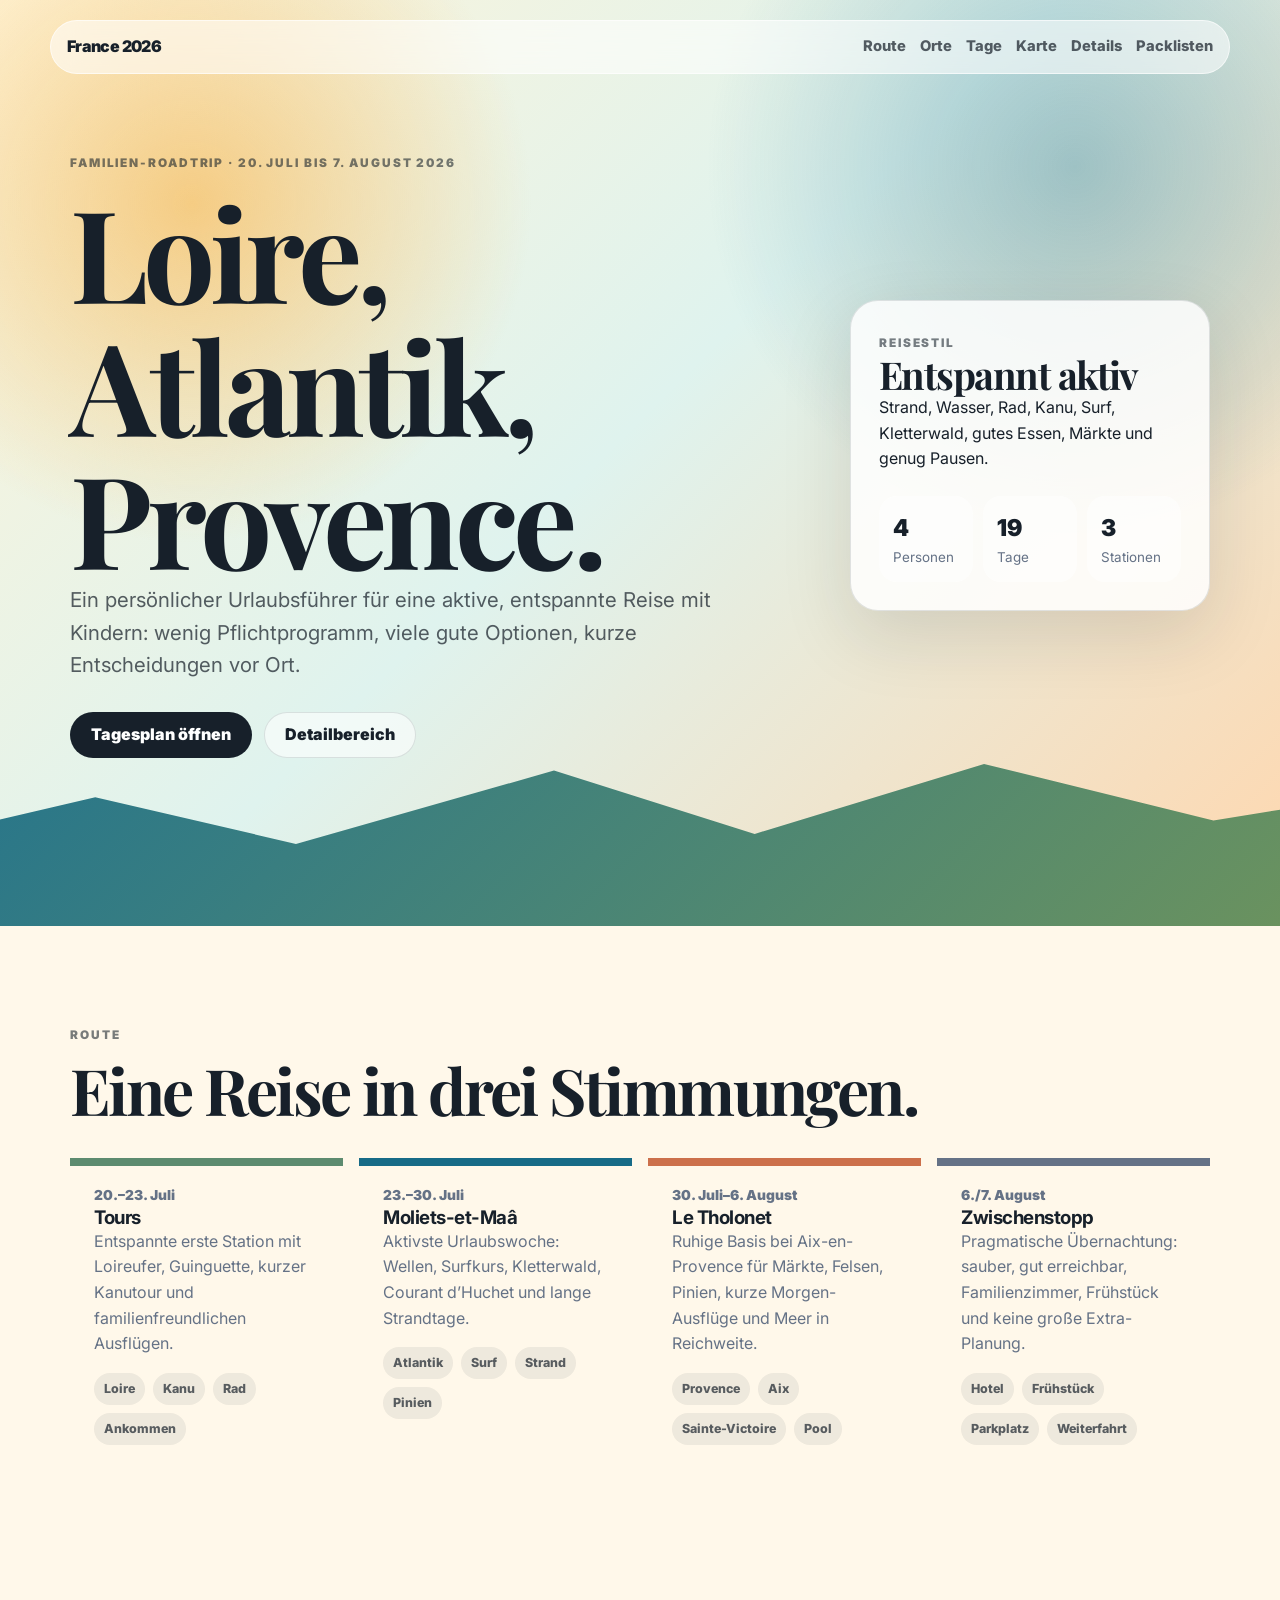
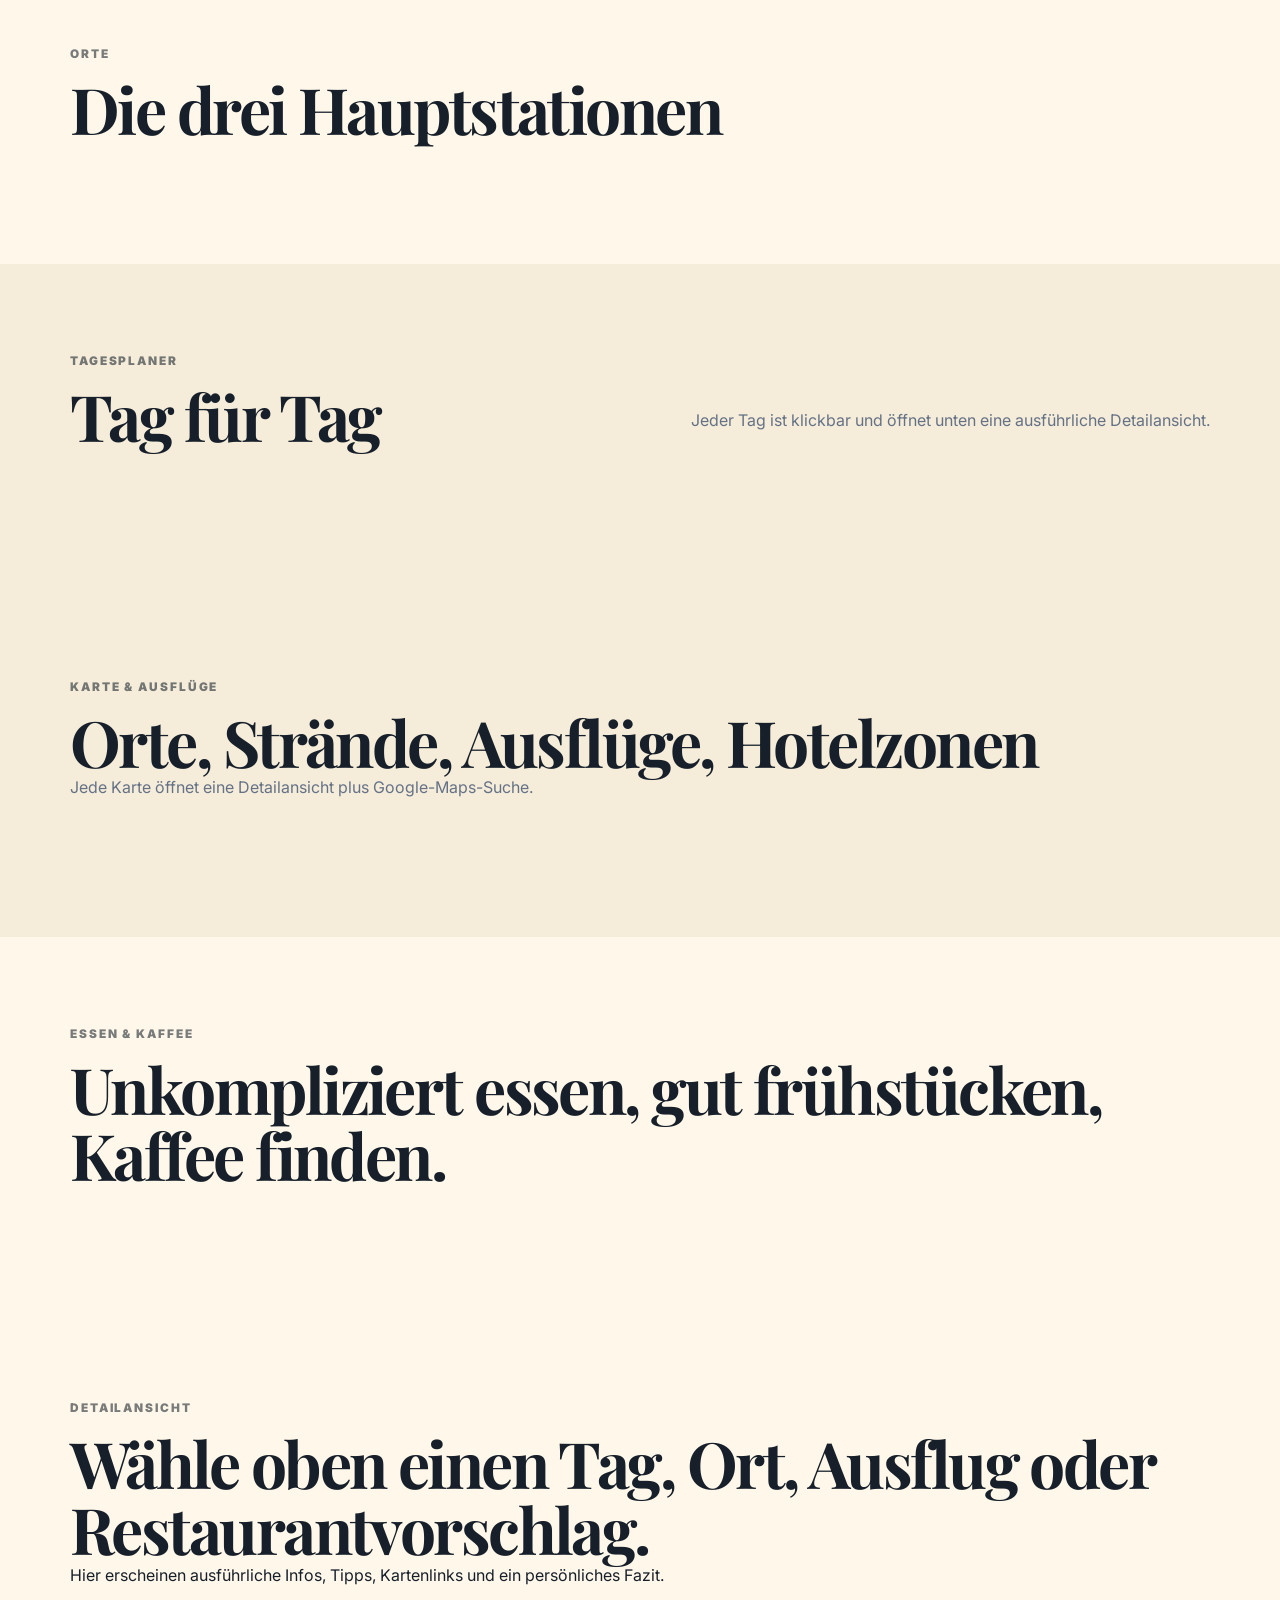
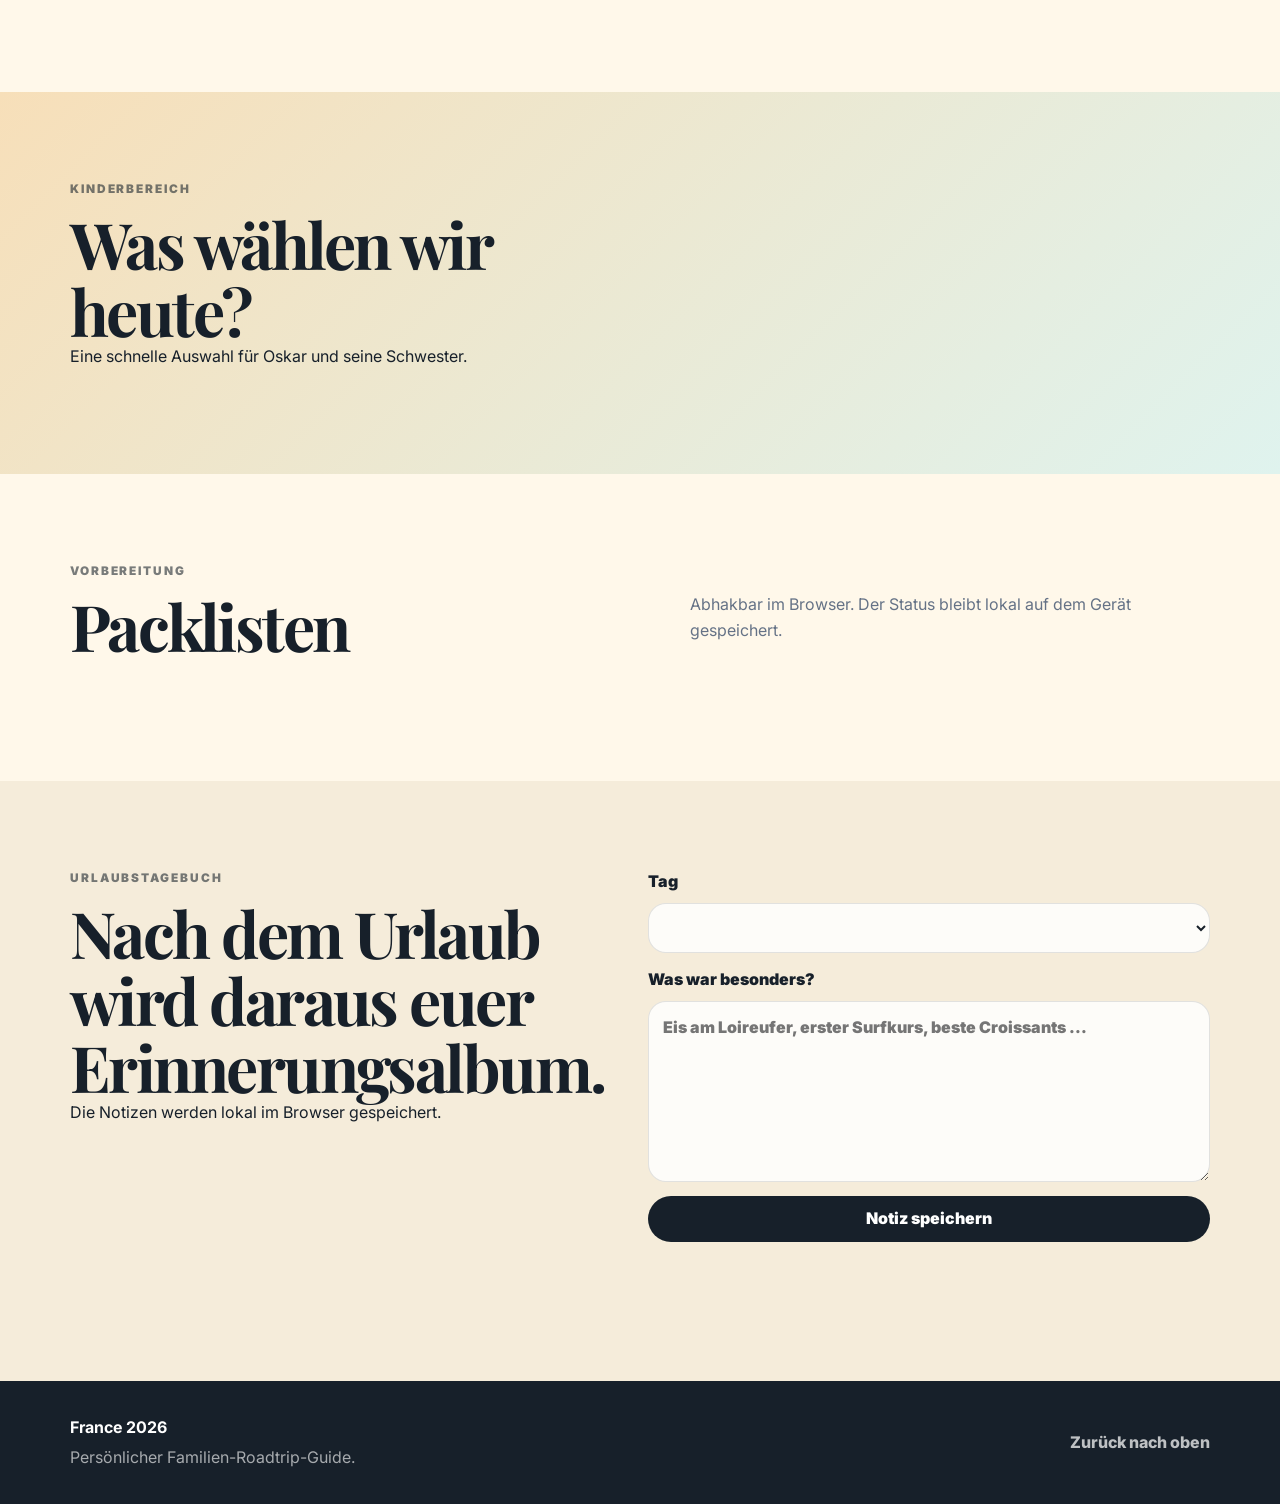
==== commit 73e8c89a: "Add in-page detail workspace" ====
--- a/index.html
+++ b/index.html
@@ -17,144 +17,34 @@
       <a class="brand" href="#top">France 2026</a>
       <button class="menu-button" type="button" data-menu-button aria-expanded="false">Menü</button>
       <div class="nav-links" data-nav-links>
-        <a href="#route">Route</a>
-        <a href="#heute">Heute</a>
-        <a href="#orte">Orte</a>
-        <a href="#tage">Tage</a>
-        <a href="#karte">Karte</a>
-        <a href="#packlisten">Packlisten</a>
+        <a href="#route">Route</a><a href="#orte">Orte</a><a href="#tage">Tage</a><a href="#karte">Karte</a><a href="#details">Details</a><a href="#packlisten">Packlisten</a>
       </div>
     </nav>
-
     <section class="hero-grid container">
       <div class="hero-copy">
         <p class="eyebrow">Familien-Roadtrip · 20. Juli bis 7. August 2026</p>
         <h1>Loire, Atlantik, Provence.</h1>
         <p class="lead">Ein persönlicher Urlaubsführer für eine aktive, entspannte Reise mit Kindern: wenig Pflichtprogramm, viele gute Optionen, kurze Entscheidungen vor Ort.</p>
-        <div class="hero-actions">
-          <a class="button primary" href="#tage">Tagesplan öffnen</a>
-          <a class="button ghost" href="#kinder">Kinderauswahl</a>
-        </div>
+        <div class="hero-actions"><a class="button primary" href="#tage">Tagesplan öffnen</a><a class="button ghost" href="#details">Detailbereich</a></div>
       </div>
       <aside class="hero-card glass">
-        <span class="small-label">Reisestil</span>
-        <h2>Entspannt aktiv</h2>
-        <p>Strand, Wasser, Rad, Kanu, Surf, Kletterwald, gutes Essen, Märkte und genug Pausen.</p>
-        <dl class="quick-stats">
-          <div><dt>4</dt><dd>Personen</dd></div>
-          <div><dt>19</dt><dd>Tage</dd></div>
-          <div><dt>3</dt><dd>Stationen</dd></div>
-        </dl>
+        <span class="small-label">Reisestil</span><h2>Entspannt aktiv</h2><p>Strand, Wasser, Rad, Kanu, Surf, Kletterwald, gutes Essen, Märkte und genug Pausen.</p>
+        <dl class="quick-stats"><div><dt>4</dt><dd>Personen</dd></div><div><dt>19</dt><dd>Tage</dd></div><div><dt>3</dt><dd>Stationen</dd></div></dl>
       </aside>
     </section>
   </header>
-
   <main>
-    <section class="container intro-strip" id="route">
-      <p class="section-kicker">Route</p>
-      <h2>Eine Reise in drei Stimmungen.</h2>
-      <div class="route-timeline" id="routeTimeline"></div>
-    </section>
-
-    <section class="feature-section" id="heute">
-      <div class="container split">
-        <div>
-          <p class="section-kicker">Schnell entscheiden</p>
-          <h2>Was passt heute?</h2>
-          <p>Diese Website ist nicht als starre Planung gedacht. Sie soll euch jeden Morgen helfen, schnell eine gute Entscheidung zu treffen: aktiv, ruhig, heiß, regnerisch, hungrig oder kindergetrieben.</p>
-        </div>
-        <div class="decision-grid" id="decisionCards"></div>
-      </div>
-    </section>
-
-    <section class="container" id="orte">
-      <p class="section-kicker">Orte</p>
-      <h2>Die drei Hauptstationen</h2>
-      <div class="destination-grid" id="destinationGrid"></div>
-    </section>
-
-    <section class="container" id="tage">
-      <div class="section-heading-row">
-        <div>
-          <p class="section-kicker">Tagesplaner</p>
-          <h2>Tag für Tag</h2>
-        </div>
-        <p class="section-note">Jeder Tag hat einen entspannten Vorschlag, eine aktive Option und eine Regen-/Hitze-Alternative.</p>
-      </div>
-      <div class="day-filters" id="dayFilters"></div>
-      <div class="day-grid" id="dayGrid"></div>
-    </section>
-
-    <section class="map-section" id="karte">
-      <div class="container">
-        <p class="section-kicker">Karte & Links</p>
-        <h2>Orte, Ausflüge, Restaurants</h2>
-        <p class="section-note">Die Links öffnen Google Maps mit Suchbegriffen. So bleibt es robust, auch wenn sich konkrete Einträge oder Öffnungszeiten ändern.</p>
-        <div class="poi-toolbar" id="poiToolbar"></div>
-        <div class="poi-grid" id="poiGrid"></div>
-      </div>
-    </section>
-
-    <section class="container" id="restaurants">
-      <p class="section-kicker">Essen & Kaffee</p>
-      <h2>Unkompliziert essen, gut frühstücken, Kaffee finden.</h2>
-      <div class="food-grid" id="foodGrid"></div>
-    </section>
-
-    <section class="kids-section" id="kinder">
-      <div class="container split">
-        <div>
-          <p class="section-kicker">Kinderbereich</p>
-          <h2>Was wählen wir heute?</h2>
-          <p>Eine schnelle Auswahl für Oskar und seine Schwester: keine lange Diskussion, sondern ein paar greifbare Optionen.</p>
-        </div>
-        <div class="kids-choice-grid" id="kidsChoices"></div>
-      </div>
-    </section>
-
-    <section class="container" id="packlisten">
-      <div class="section-heading-row">
-        <div>
-          <p class="section-kicker">Vorbereitung</p>
-          <h2>Packlisten</h2>
-        </div>
-        <p class="section-note">Abhakbar im Browser. Der Status bleibt lokal auf dem Gerät gespeichert.</p>
-      </div>
-      <div class="packing-grid" id="packingGrid"></div>
-    </section>
-
-    <section class="journal-section" id="tagebuch">
-      <div class="container split">
-        <div>
-          <p class="section-kicker">Urlaubstagebuch</p>
-          <h2>Nach dem Urlaub wird daraus euer Erinnerungsalbum.</h2>
-          <p>Die Notizen werden lokal im Browser gespeichert. Für echte Fotos später einfach Bilddateien ins Repo legen und im Tagebuch ergänzen.</p>
-        </div>
-        <form class="journal-form" id="journalForm">
-          <label>Tag
-            <select id="journalDay"></select>
-          </label>
-          <label>Was war besonders?
-            <textarea id="journalText" rows="6" placeholder="Eis am Loireufer, erster Surfkurs, beste Croissants ..."></textarea>
-          </label>
-          <button class="button primary" type="submit">Notiz speichern</button>
-          <p class="save-hint" id="journalHint" aria-live="polite"></p>
-        </form>
-      </div>
-    </section>
+    <section class="container intro-strip" id="route"><p class="section-kicker">Route</p><h2>Eine Reise in drei Stimmungen.</h2><div class="route-timeline" id="routeTimeline"></div></section>
+    <section class="container" id="orte"><p class="section-kicker">Orte</p><h2>Die drei Hauptstationen</h2><div class="destination-grid" id="destinationGrid"></div></section>
+    <section class="feature-section" id="tage"><div class="container"><div class="section-heading-row"><div><p class="section-kicker">Tagesplaner</p><h2>Tag für Tag</h2></div><p class="section-note">Jeder Tag ist klickbar und öffnet unten eine ausführliche Detailansicht.</p></div><div class="day-filters" id="dayFilters"></div><div class="day-grid" id="dayGrid"></div></div></section>
+    <section class="map-section" id="karte"><div class="container"><p class="section-kicker">Karte & Ausflüge</p><h2>Orte, Strände, Ausflüge, Hotelzonen</h2><p class="section-note">Jede Karte öffnet eine Detailansicht plus Google-Maps-Suche.</p><div class="poi-toolbar" id="poiToolbar"></div><div class="poi-grid" id="poiGrid"></div></div></section>
+    <section class="container" id="restaurants"><p class="section-kicker">Essen & Kaffee</p><h2>Unkompliziert essen, gut frühstücken, Kaffee finden.</h2><div class="food-grid" id="foodGrid"></div></section>
+    <section class="detail-deep-section" id="details"><div class="container"><p class="section-kicker">Detailansicht</p><div id="deepDetail" class="deep-detail"><h2>Wähle oben einen Tag, Ort, Ausflug oder Restaurantvorschlag.</h2><p>Hier erscheinen ausführliche Infos, Tipps, Kartenlinks und ein persönliches Fazit.</p></div></div></section>
+    <section class="kids-section" id="kinder"><div class="container split"><div><p class="section-kicker">Kinderbereich</p><h2>Was wählen wir heute?</h2><p>Eine schnelle Auswahl für Oskar und seine Schwester.</p></div><div class="kids-choice-grid" id="kidsChoices"></div></div></section>
+    <section class="container" id="packlisten"><div class="section-heading-row"><div><p class="section-kicker">Vorbereitung</p><h2>Packlisten</h2></div><p class="section-note">Abhakbar im Browser. Der Status bleibt lokal auf dem Gerät gespeichert.</p></div><div class="packing-grid" id="packingGrid"></div></section>
+    <section class="journal-section" id="tagebuch"><div class="container split"><div><p class="section-kicker">Urlaubstagebuch</p><h2>Nach dem Urlaub wird daraus euer Erinnerungsalbum.</h2><p>Die Notizen werden lokal im Browser gespeichert.</p></div><form class="journal-form" id="journalForm"><label>Tag<select id="journalDay"></select></label><label>Was war besonders?<textarea id="journalText" rows="6" placeholder="Eis am Loireufer, erster Surfkurs, beste Croissants ..."></textarea></label><button class="button primary" type="submit">Notiz speichern</button><p class="save-hint" id="journalHint" aria-live="polite"></p></form></div></section>
   </main>
-
-  <footer class="site-footer">
-    <div class="container footer-grid">
-      <div>
-        <strong>France 2026</strong>
-        <p>Persönlicher Familien-Roadtrip-Guide.</p>
-      </div>
-      <a href="#top">Zurück nach oben</a>
-    </div>
-  </footer>
-
-  <script src="data.js"></script>
-  <script src="app.js"></script>
+  <footer class="site-footer"><div class="container footer-grid"><div><strong>France 2026</strong><p>Persönlicher Familien-Roadtrip-Guide.</p></div><a href="#top">Zurück nach oben</a></div></footer>
+  <script src="data.js"></script><script src="app.js"></script>
 </body>
 </html>
--- a/styles.css
+++ b/styles.css
@@ -1,26 +1,20 @@
 :root {
-  --ink: #18202a;
-  --muted: #647084;
-  --paper: #fffaf1;
-  --paper-soft: #fff4df;
-  --card: rgba(255, 255, 255, 0.82);
-  --line: rgba(24, 32, 42, 0.12);
-  --ocean: #227c9d;
-  --loire: #5d8b6f;
-  --provence: #d88c4a;
-  --sun: #f6bd60;
-  --shadow: 0 24px 80px rgba(24, 32, 42, 0.14);
+  --ink: #17202a;
+  --muted: #657286;
+  --paper: #fff8ea;
+  --paper-2: #f5ecda;
+  --card: rgba(255, 255, 255, .84);
+  --line: rgba(23, 32, 42, .12);
+  --shadow: 0 24px 70px rgba(23, 32, 42, .13);
+  --blue: #176b87;
+  --green: #5f8d4e;
+  --sand: #f6bd60;
+  --terracotta: #cc704b;
   --radius: 28px;
 }
 
-* {
-  box-sizing: border-box;
-}
-
-html {
-  scroll-behavior: smooth;
-}
-
+* { box-sizing: border-box; }
+html { scroll-behavior: smooth; }
 body {
   margin: 0;
   font-family: Inter, system-ui, -apple-system, BlinkMacSystemFont, "Segoe UI", sans-serif;
@@ -28,387 +22,170 @@
   background: var(--paper);
   line-height: 1.6;
 }
+a { color: inherit; text-decoration: none; }
+button, input, textarea, select { font: inherit; }
+.container { width: min(1140px, calc(100% - 36px)); margin: 0 auto; }
 
-a {
-  color: inherit;
-  text-decoration: none;
-}
-
-.container {
-  width: min(1120px, calc(100% - 40px));
-  margin: 0 auto;
-}
-
-.hero {
+.site-hero {
   min-height: 92vh;
-  padding: 24px;
+  padding: 20px 0 80px;
   background:
-    radial-gradient(circle at 12% 20%, rgba(246, 189, 96, 0.52), transparent 28%),
-    radial-gradient(circle at 82% 26%, rgba(34, 124, 157, 0.42), transparent 28%),
-    linear-gradient(135deg, #fff7e8 0%, #d9f0ee 48%, #ffe0bd 100%);
+    radial-gradient(circle at 15% 22%, rgba(246,189,96,.72), transparent 26%),
+    radial-gradient(circle at 84% 18%, rgba(23,107,135,.34), transparent 28%),
+    linear-gradient(135deg, #fff4d8 0%, #dff3ee 48%, #ffd7ae 100%);
   position: relative;
   overflow: hidden;
 }
-
-.hero::after {
+.site-hero:after {
   content: "";
   position: absolute;
-  inset: auto -10% -26% -10%;
-  height: 46%;
-  background: linear-gradient(135deg, rgba(34, 124, 157, 0.95), rgba(93, 139, 111, 0.95));
-  clip-path: polygon(0 38%, 16% 22%, 32% 40%, 50% 12%, 68% 36%, 84% 18%, 100% 34%, 100% 100%, 0 100%);
-  opacity: 0.86;
+  inset: auto -6% -12% -6%;
+  height: 36%;
+  background: linear-gradient(135deg, rgba(23,107,135,.94), rgba(95,141,78,.88));
+  clip-path: polygon(0 40%, 12% 28%, 26% 42%, 44% 20%, 58% 39%, 74% 18%, 90% 35%, 100% 28%, 100% 100%, 0 100%);
 }
+.topbar {
+  width: min(1180px, calc(100% - 32px));
+  margin: 0 auto;
+  position: relative;
+  z-index: 3;
+  display: flex;
+  align-items: center;
+  justify-content: space-between;
+  gap: 16px;
+  padding: 13px 16px;
+  border: 1px solid rgba(255,255,255,.62);
+  border-radius: 999px;
+  background: rgba(255,255,255,.56);
+  backdrop-filter: blur(14px);
+}
+.brand { font-weight: 900; letter-spacing: -.04em; }
+.nav-links { display: flex; flex-wrap: wrap; gap: 14px; font-size: .92rem; font-weight: 800; color: rgba(23,32,42,.72); }
+.menu-button { display: none; border: 0; background: var(--ink); color: white; border-radius: 999px; padding: 8px 14px; font-weight: 800; }
 
-.nav {
+.hero-grid {
   position: relative;
   z-index: 2;
-  display: flex;
-  justify-content: space-between;
+  display: grid;
+  grid-template-columns: minmax(0, 1.2fr) 360px;
+  gap: 42px;
   align-items: center;
-  gap: 24px;
-  max-width: 1180px;
-  margin: 0 auto;
-  padding: 14px 18px;
-  border: 1px solid rgba(255, 255, 255, 0.65);
-  border-radius: 999px;
-  background: rgba(255, 255, 255, 0.52);
-  backdrop-filter: blur(16px);
+  min-height: 70vh;
+  padding-top: 80px;
 }
-
-.brand {
-  font-weight: 800;
-  letter-spacing: -0.04em;
-}
-
-.nav-links {
-  display: flex;
-  flex-wrap: wrap;
-  gap: 16px;
-  color: rgba(24, 32, 42, 0.75);
-  font-size: 0.92rem;
-  font-weight: 600;
-}
-
-.hero-content {
-  position: relative;
-  z-index: 2;
-  width: min(920px, calc(100% - 40px));
-  margin: 14vh auto 0;
-  text-align: center;
-}
-
-.eyebrow,
-.section-kicker {
+.hero-copy h1, h2 { font-family: "Playfair Display", Georgia, serif; line-height: 1.04; letter-spacing: -.04em; }
+h1 { font-size: clamp(4rem, 10vw, 9rem); margin: 0; }
+h2 { font-size: clamp(2.25rem, 5vw, 4.6rem); margin: 0; }
+h3 { margin: 0; line-height: 1.15; letter-spacing: -.025em; }
+p { margin-top: 0; }
+.eyebrow, .section-kicker, .small-label {
   margin: 0 0 12px;
   text-transform: uppercase;
-  letter-spacing: 0.16em;
-  font-size: 0.76rem;
-  font-weight: 800;
-  color: rgba(24, 32, 42, 0.6);
+  letter-spacing: .16em;
+  font-size: .74rem;
+  font-weight: 900;
+  color: rgba(23,32,42,.58);
 }
-
-h1,
-h2,
-h3 {
-  margin: 0;
-  line-height: 1.08;
-}
-
-h1,
-h2 {
-  font-family: "Playfair Display", Georgia, serif;
-  letter-spacing: -0.035em;
-}
-
-h1 {
-  font-size: clamp(3rem, 8vw, 7.2rem);
-  max-width: 980px;
-  margin-inline: auto;
-}
-
-h2 {
-  font-size: clamp(2.1rem, 5vw, 4.4rem);
-}
-
-h3 {
-  font-size: 1.2rem;
-  letter-spacing: -0.025em;
-}
-
-.lead {
-  max-width: 760px;
-  margin: 28px auto 0;
-  color: rgba(24, 32, 42, 0.72);
-  font-size: clamp(1.05rem, 2vw, 1.25rem);
-}
-
-.hero-actions {
-  display: flex;
-  justify-content: center;
-  flex-wrap: wrap;
-  gap: 14px;
-  margin-top: 34px;
-}
-
-.button {
-  display: inline-flex;
-  align-items: center;
-  justify-content: center;
-  min-height: 48px;
-  padding: 0 22px;
-  border-radius: 999px;
-  font-weight: 800;
-  border: 1px solid rgba(24, 32, 42, 0.12);
-}
-
-.button.primary {
-  background: var(--ink);
-  color: white;
-}
-
-.button.secondary {
-  background: rgba(255, 255, 255, 0.58);
-}
-
-.intro {
-  display: grid;
-  grid-template-columns: 0.95fr 1.25fr;
-  gap: 60px;
-  padding: 100px 0 70px;
-}
-
-.intro p:last-child {
-  margin: 12px 0 0;
-  font-size: 1.12rem;
-  color: var(--muted);
-}
-
-.route-section,
-.journal-section {
-  padding: 90px 0;
-  background: #f4ecd9;
-}
-
-.route-grid,
-.journal-grid,
-.restaurant-grid,
-.stopover-list {
-  display: grid;
-  grid-template-columns: repeat(4, 1fr);
-  gap: 18px;
-  margin-top: 36px;
-}
-
-.route-card,
-.journal-card,
-.restaurant-grid article,
-.stopover-list article,
-.story-card,
-.tip-card {
+.lead { max-width: 720px; font-size: clamp(1.08rem, 2vw, 1.28rem); color: rgba(23,32,42,.72); }
+.hero-actions { display: flex; gap: 12px; flex-wrap: wrap; margin-top: 30px; }
+.button { display: inline-flex; align-items: center; justify-content: center; min-height: 46px; padding: 0 20px; border-radius: 999px; border: 1px solid var(--line); font-weight: 900; cursor: pointer; }
+.button.primary { background: var(--ink); color: white; }
+.button.ghost { background: rgba(255,255,255,.58); }
+.glass, .card, .destination-card, .day-card, .poi-card, .food-card, .pack-card, .choice-card, .decision-card {
+  background: var(--card);
   border: 1px solid var(--line);
   border-radius: var(--radius);
-  background: var(--card);
   box-shadow: var(--shadow);
 }
+.hero-card { padding: 28px; }
+.hero-card h2 { font-size: 2.4rem; }
+.quick-stats { display: grid; grid-template-columns: repeat(3,1fr); gap: 10px; margin: 24px 0 0; }
+.quick-stats div { padding: 14px; border-radius: 18px; background: rgba(255,255,255,.52); }
+.quick-stats dt { font-size: 1.45rem; font-weight: 900; }
+.quick-stats dd { margin: 0; color: var(--muted); font-size: .84rem; }
 
-.route-card,
-.journal-card,
-.restaurant-grid article,
-.stopover-list article {
-  padding: 24px;
+section { padding: 88px 0; }
+.intro-strip { padding-top: 100px; }
+.section-heading-row { display: flex; align-items: end; justify-content: space-between; gap: 24px; margin-bottom: 28px; }
+.section-note { max-width: 520px; color: var(--muted); }
+.route-timeline { display: grid; grid-template-columns: repeat(4,1fr); gap: 16px; margin-top: 34px; }
+.route-card { padding: 24px; min-height: 220px; position: relative; overflow: hidden; }
+.route-card:before { content: ""; position: absolute; inset: 0 0 auto; height: 8px; background: var(--accent, var(--sand)); }
+.route-card .date { color: var(--muted); font-weight: 900; font-size: .86rem; }
+.route-card p { color: var(--muted); }
+.tag-row { display: flex; flex-wrap: wrap; gap: 8px; margin-top: 16px; }
+.tag { display: inline-flex; padding: 6px 10px; border-radius: 999px; background: rgba(23,32,42,.07); font-size: .78rem; font-weight: 800; color: rgba(23,32,42,.70); }
+
+.feature-section, .map-section, .journal-section { background: var(--paper-2); }
+.split { display: grid; grid-template-columns: .9fr 1.25fr; gap: 44px; align-items: start; }
+.decision-grid, .kids-choice-grid { display: grid; grid-template-columns: repeat(2,1fr); gap: 16px; }
+.decision-card, .choice-card { padding: 22px; }
+.decision-card strong, .choice-card strong { display:block; margin-bottom: 8px; }
+.decision-card p, .choice-card p { color: var(--muted); margin-bottom: 0; }
+
+.destination-grid { display: grid; grid-template-columns: repeat(3,1fr); gap: 18px; margin-top: 34px; }
+.destination-card { overflow: hidden; }
+.destination-visual { min-height: 190px; padding: 22px; display: flex; align-items: end; color: white; background: linear-gradient(135deg, var(--blue), var(--green)); }
+.destination-visual.loire { background: linear-gradient(135deg, #5d8b6f, #397367); }
+.destination-visual.ocean { background: linear-gradient(135deg, #176b87, #114b5f); }
+.destination-visual.provence { background: linear-gradient(135deg, #d88c4a, #7f5539); }
+.destination-body { padding: 24px; }
+.destination-body p { color: var(--muted); }
+.destination-body ul { padding-left: 1.1rem; margin-bottom: 0; }
+
+.day-filters, .poi-toolbar { display: flex; flex-wrap: wrap; gap: 10px; margin: 24px 0; }
+.filter-button { border: 1px solid var(--line); background: rgba(255,255,255,.7); border-radius: 999px; padding: 10px 14px; font-weight: 900; color: rgba(23,32,42,.72); cursor: pointer; }
+.filter-button.active { background: var(--ink); color: white; }
+.day-grid { display: grid; grid-template-columns: repeat(3,1fr); gap: 16px; }
+.day-card { padding: 22px; }
+.day-card .meta { display:flex; justify-content:space-between; gap: 10px; color: var(--muted); font-weight: 800; font-size: .84rem; margin-bottom: 10px; }
+.day-card h3 { margin-bottom: 12px; }
+.day-card p { color: var(--muted); }
+.day-options { display: grid; gap: 8px; margin-top: 14px; }
+.day-options div { padding: 10px 12px; border-radius: 16px; background: rgba(23,32,42,.055); font-size: .92rem; }
+
+.poi-grid { display: grid; grid-template-columns: repeat(3,1fr); gap: 16px; }
+.poi-card { padding: 22px; }
+.poi-card p { color: var(--muted); }
+.poi-card a { color: var(--blue); font-weight: 900; }
+.poi-type { display: inline-flex; margin-bottom: 12px; padding: 5px 9px; border-radius: 999px; background: rgba(23,107,135,.12); color: var(--blue); font-weight: 900; font-size: .74rem; text-transform: uppercase; letter-spacing: .08em; }
+
+.food-grid, .packing-grid { display: grid; grid-template-columns: repeat(3,1fr); gap: 16px; margin-top: 34px; }
+.food-card, .pack-card { padding: 24px; }
+.food-card p { color: var(--muted); }
+.check-item { display: flex; align-items: center; gap: 10px; padding: 9px 0; border-bottom: 1px solid rgba(23,32,42,.07); }
+.check-item:last-child { border-bottom: 0; }
+.check-item input { width: 18px; height: 18px; }
+.check-item span { color: var(--muted); }
+
+.kids-section { background: linear-gradient(135deg, #f7dfb9, #dff3ee); }
+.choice-card { min-height: 150px; }
+.choice-card .emoji { font-size: 2rem; display: block; margin-bottom: 8px; }
+
+.journal-form { display: grid; gap: 14px; }
+.journal-form label { display: grid; gap: 8px; font-weight: 900; }
+.journal-form select, .journal-form textarea { width: 100%; border: 1px solid var(--line); border-radius: 18px; background: rgba(255,255,255,.82); padding: 13px 14px; color: var(--ink); }
+.save-hint { color: var(--green); font-weight: 900; min-height: 1.3em; }
+
+.site-footer { padding: 34px 0; background: var(--ink); color: white; }
+.footer-grid { display: flex; justify-content: space-between; gap: 18px; align-items: center; }
+.site-footer p { margin: 4px 0 0; color: rgba(255,255,255,.62); }
+.site-footer a { color: rgba(255,255,255,.72); font-weight: 800; }
+
+@media (max-width: 980px) {
+  .hero-grid, .split { grid-template-columns: 1fr; }
+  .route-timeline, .destination-grid, .day-grid, .poi-grid, .food-grid, .packing-grid { grid-template-columns: repeat(2,1fr); }
 }
-
-.route-card.muted {
-  background: rgba(255, 255, 255, 0.54);
+@media (max-width: 720px) {
+  .topbar { align-items: flex-start; border-radius: 24px; }
+  .menu-button { display: inline-flex; }
+  .nav-links { display: none; width: 100%; flex-direction: column; padding-top: 8px; }
+  .nav-links.open { display: flex; }
+  .topbar { flex-wrap: wrap; }
+  .hero-grid { padding-top: 54px; }
+  h1 { font-size: clamp(3.5rem, 16vw, 5rem); }
+  section { padding: 64px 0; }
+  .section-heading-row { display: block; }
+  .route-timeline, .destination-grid, .day-grid, .poi-grid, .food-grid, .packing-grid, .decision-grid, .kids-choice-grid { grid-template-columns: 1fr; }
+  .footer-grid { flex-direction: column; align-items: flex-start; }
 }
-
-.date,
-.journal-card span {
-  display: inline-block;
-  margin-bottom: 12px;
-  color: var(--muted);
-  font-size: 0.86rem;
-  font-weight: 800;
-}
-
-.destination {
-  padding: 96px 0 40px;
-}
-
-.destination-header {
-  min-height: 360px;
-  display: flex;
-  align-items: flex-end;
-  padding: 34px;
-  border-radius: 36px;
-  overflow: hidden;
-  color: white;
-  box-shadow: var(--shadow);
-}
-
-.destination-header p {
-  max-width: 760px;
-  color: rgba(255, 255, 255, 0.88);
-  font-size: 1.08rem;
-}
-
-.destination-header .section-kicker {
-  color: rgba(255, 255, 255, 0.72);
-}
-
-.destination-header.loire {
-  background:
-    linear-gradient(180deg, rgba(24, 32, 42, 0.1), rgba(24, 32, 42, 0.72)),
-    radial-gradient(circle at 20% 20%, #f6bd60, transparent 24%),
-    linear-gradient(135deg, #7fb3a1, #397367);
-}
-
-.destination-header.ocean {
-  background:
-    linear-gradient(180deg, rgba(24, 32, 42, 0.08), rgba(24, 32, 42, 0.72)),
-    radial-gradient(circle at 72% 20%, #f6bd60, transparent 24%),
-    linear-gradient(135deg, #227c9d, #114b5f);
-}
-
-.destination-header.provence {
-  background:
-    linear-gradient(180deg, rgba(24, 32, 42, 0.08), rgba(24, 32, 42, 0.70)),
-    radial-gradient(circle at 24% 20%, #f6bd60, transparent 24%),
-    linear-gradient(135deg, #d88c4a, #7f5539);
-}
-
-.content-grid {
-  display: grid;
-  grid-template-columns: 1.25fr 0.9fr;
-  gap: 18px;
-  margin-top: 18px;
-}
-
-.story-card,
-.tip-card {
-  padding: 30px;
-}
-
-.story-card.large {
-  grid-row: span 2;
-  min-height: 300px;
-}
-
-.story-card p,
-.tip-card p,
-.route-card p,
-.journal-card p,
-.restaurant-grid p,
-.stopover-list p {
-  color: var(--muted);
-}
-
-ul {
-  padding-left: 1.1rem;
-  margin-bottom: 0;
-}
-
-li + li {
-  margin-top: 8px;
-}
-
-.tip-card {
-  background: #18202a;
-  color: white;
-}
-
-.tip-card p {
-  color: rgba(255, 255, 255, 0.74);
-}
-
-.restaurants,
-.stopover {
-  padding: 96px 0;
-}
-
-.restaurant-grid {
-  grid-template-columns: repeat(3, 1fr);
-}
-
-.journal-grid {
-  grid-template-columns: repeat(4, 1fr);
-}
-
-.stopover-list {
-  grid-template-columns: repeat(3, 1fr);
-}
-
-.footer {
-  padding: 32px 0;
-  background: var(--ink);
-  color: white;
-}
-
-.footer-inner {
-  display: flex;
-  justify-content: space-between;
-  gap: 20px;
-}
-
-.footer a {
-  color: rgba(255, 255, 255, 0.72);
-}
-
-@media (max-width: 900px) {
-  .nav {
-    align-items: flex-start;
-    border-radius: 28px;
-    flex-direction: column;
-  }
-
-  .hero-content {
-    margin-top: 10vh;
-  }
-
-  .intro,
-  .content-grid,
-  .route-grid,
-  .journal-grid,
-  .restaurant-grid,
-  .stopover-list {
-    grid-template-columns: 1fr;
-  }
-
-  .destination-header {
-    min-height: 300px;
-  }
-
-  .story-card.large {
-    min-height: auto;
-  }
-}
-
-@media (max-width: 560px) {
-  .hero {
-    padding: 14px;
-  }
-
-  .container,
-  .hero-content {
-    width: min(100% - 28px, 1120px);
-  }
-
-  .nav-links {
-    gap: 10px 14px;
-  }
-
-  .destination-header {
-    padding: 24px;
-    border-radius: 26px;
-  }
-
-  .story-card,
-  .tip-card,
-  .route-card,
-  .journal-card,
-  .restaurant-grid article,
-  .stopover-list article {
-    padding: 22px;
-  }
-}
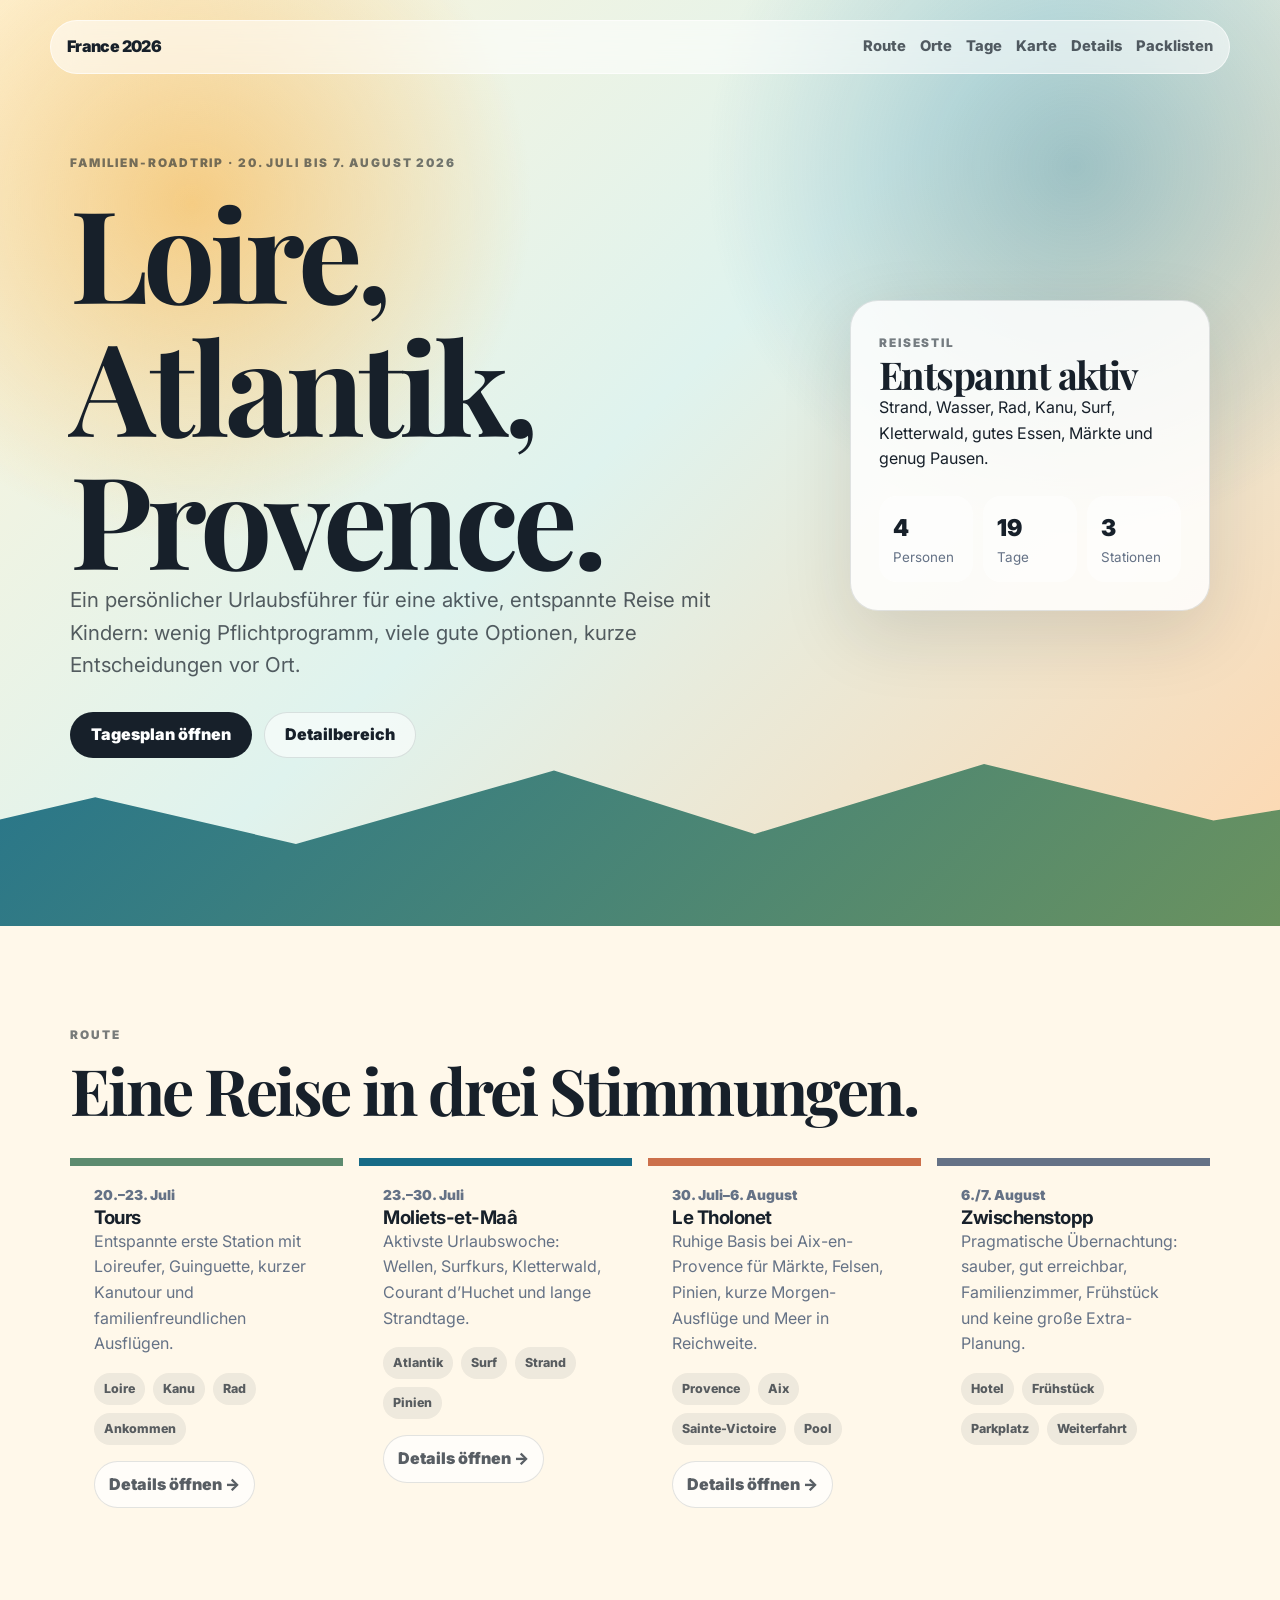
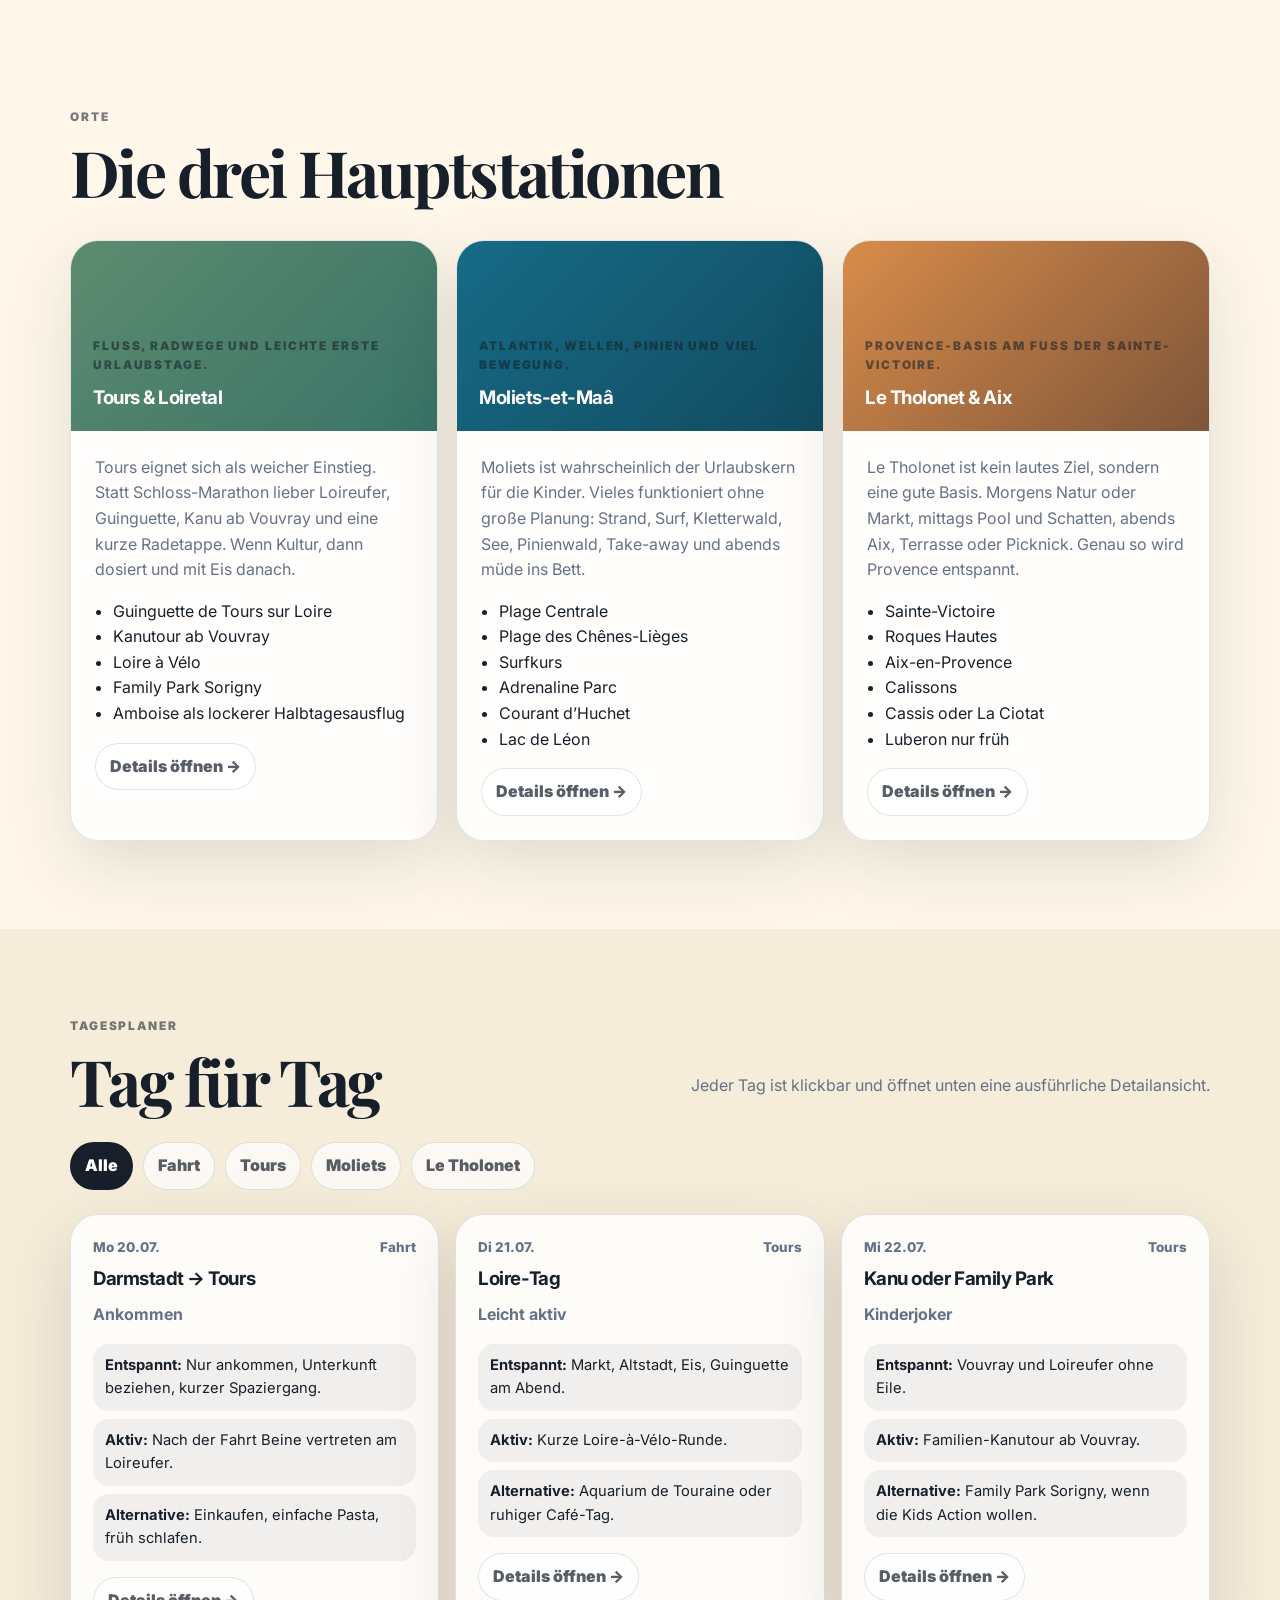
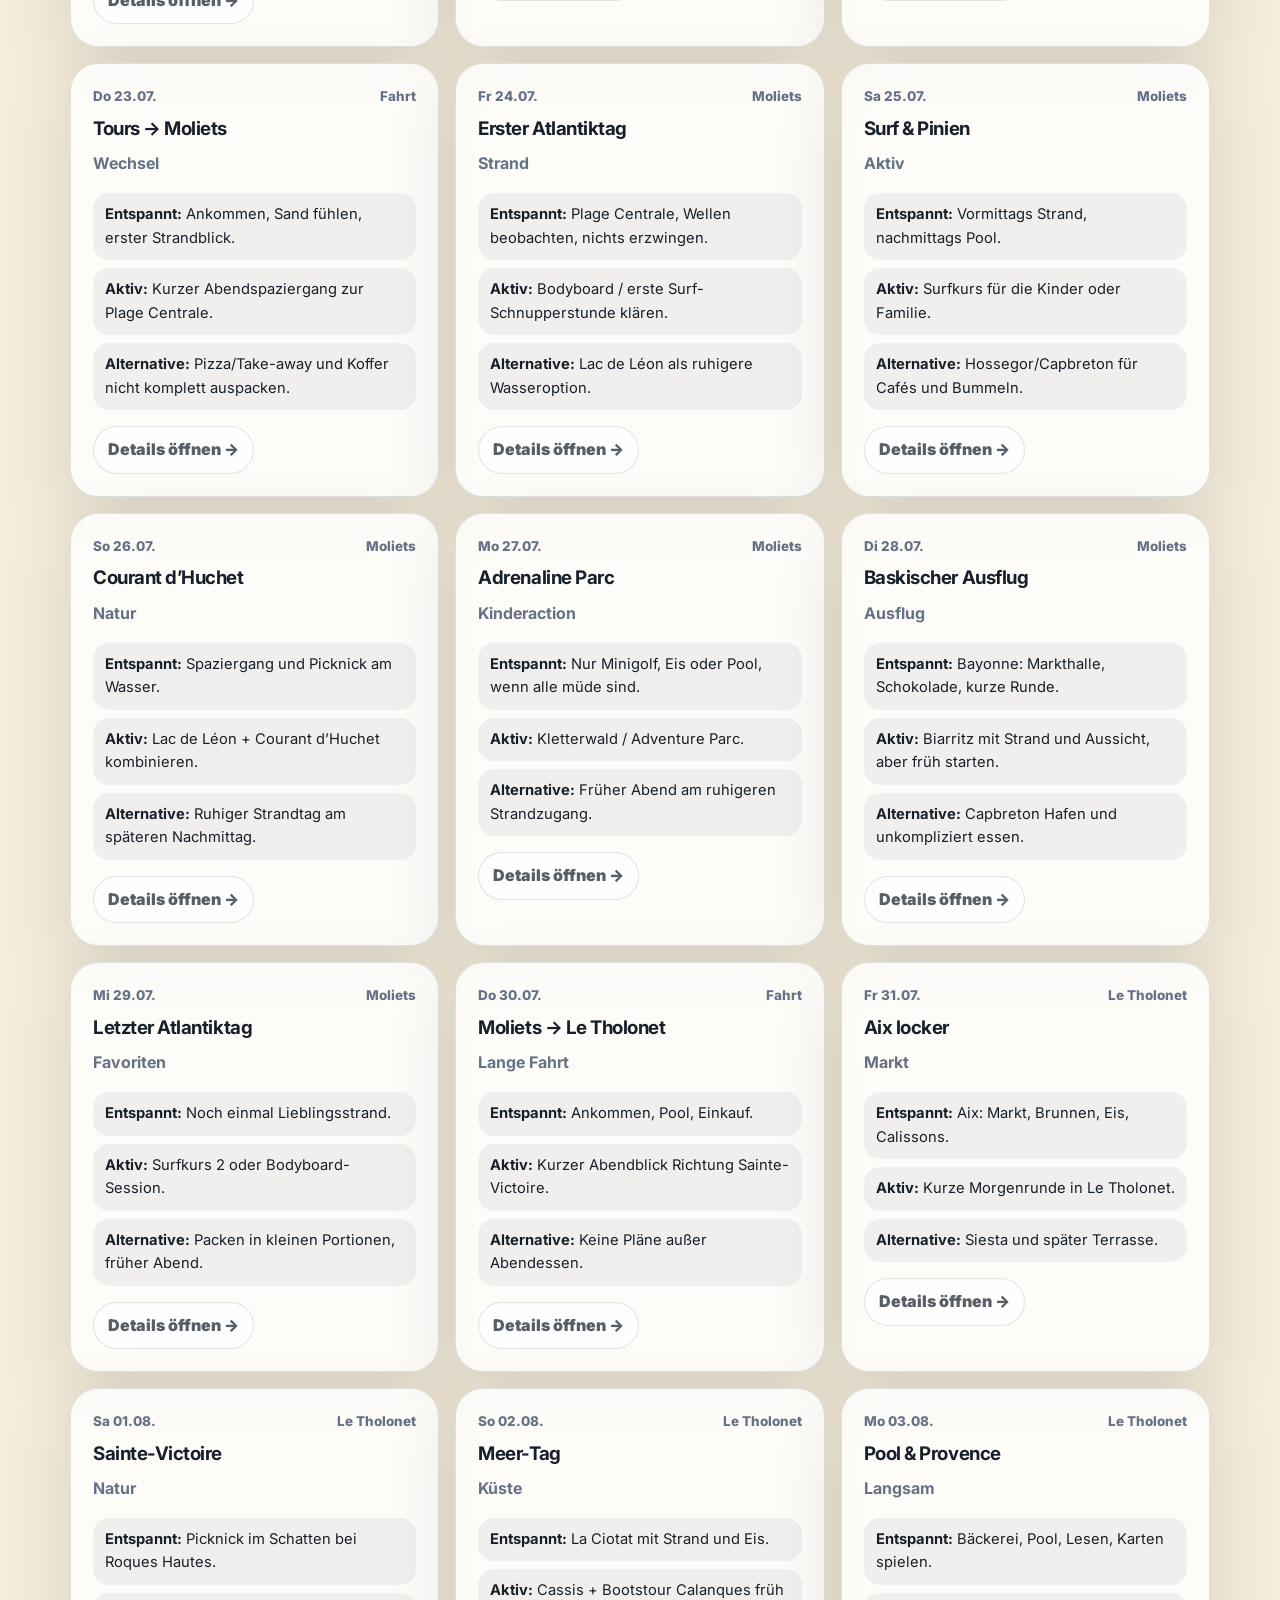
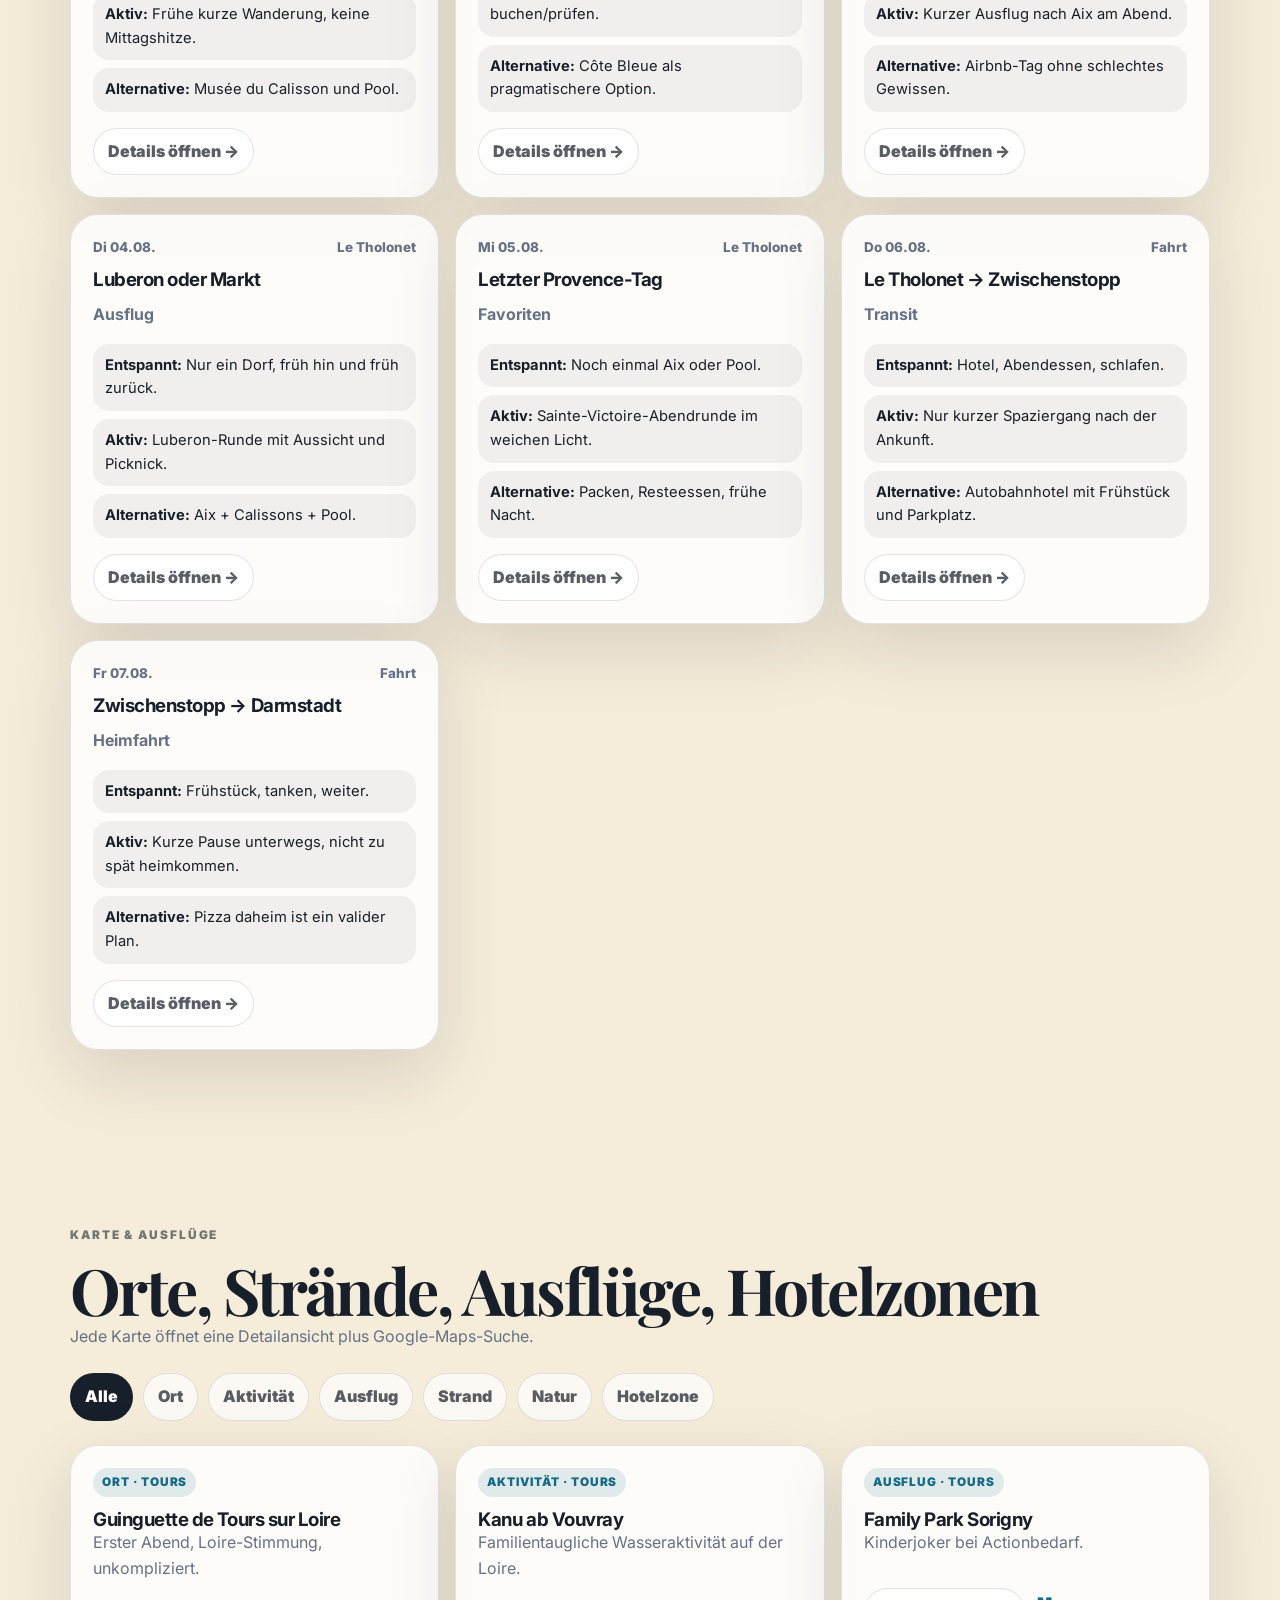
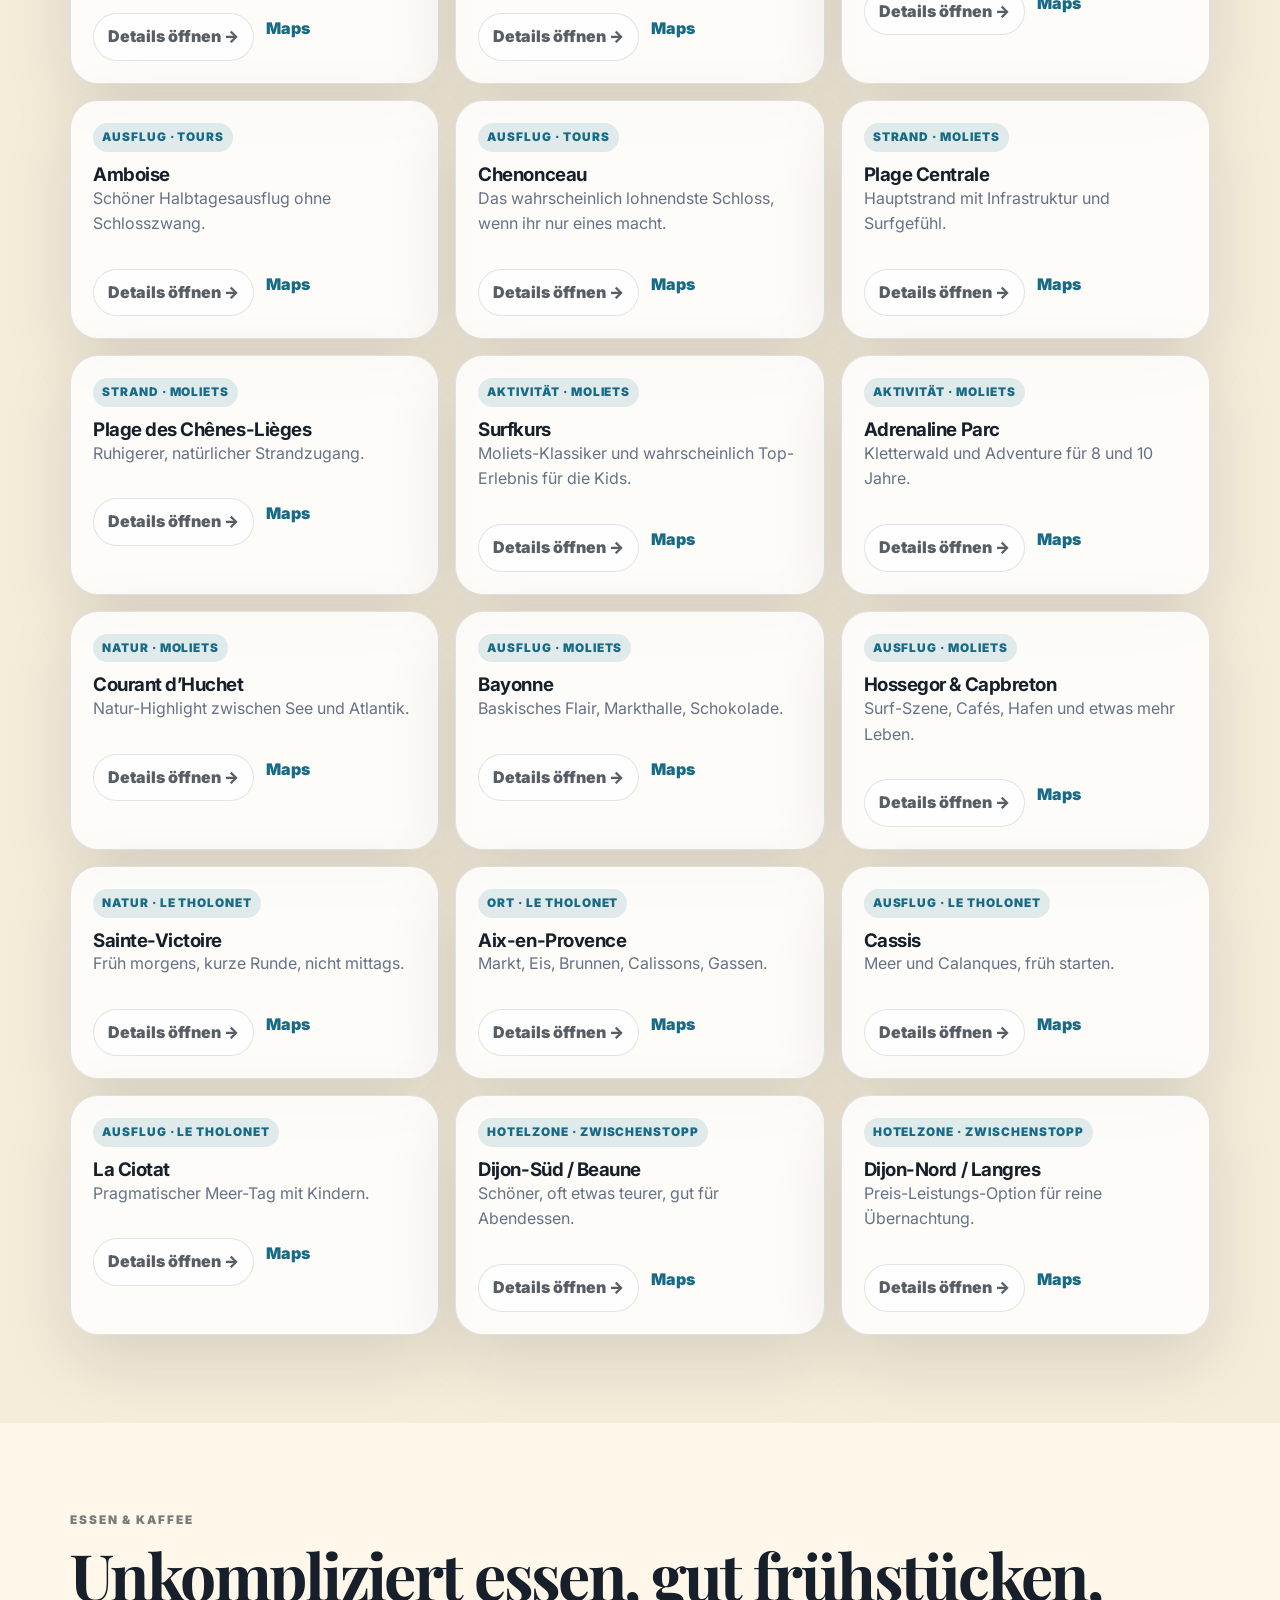
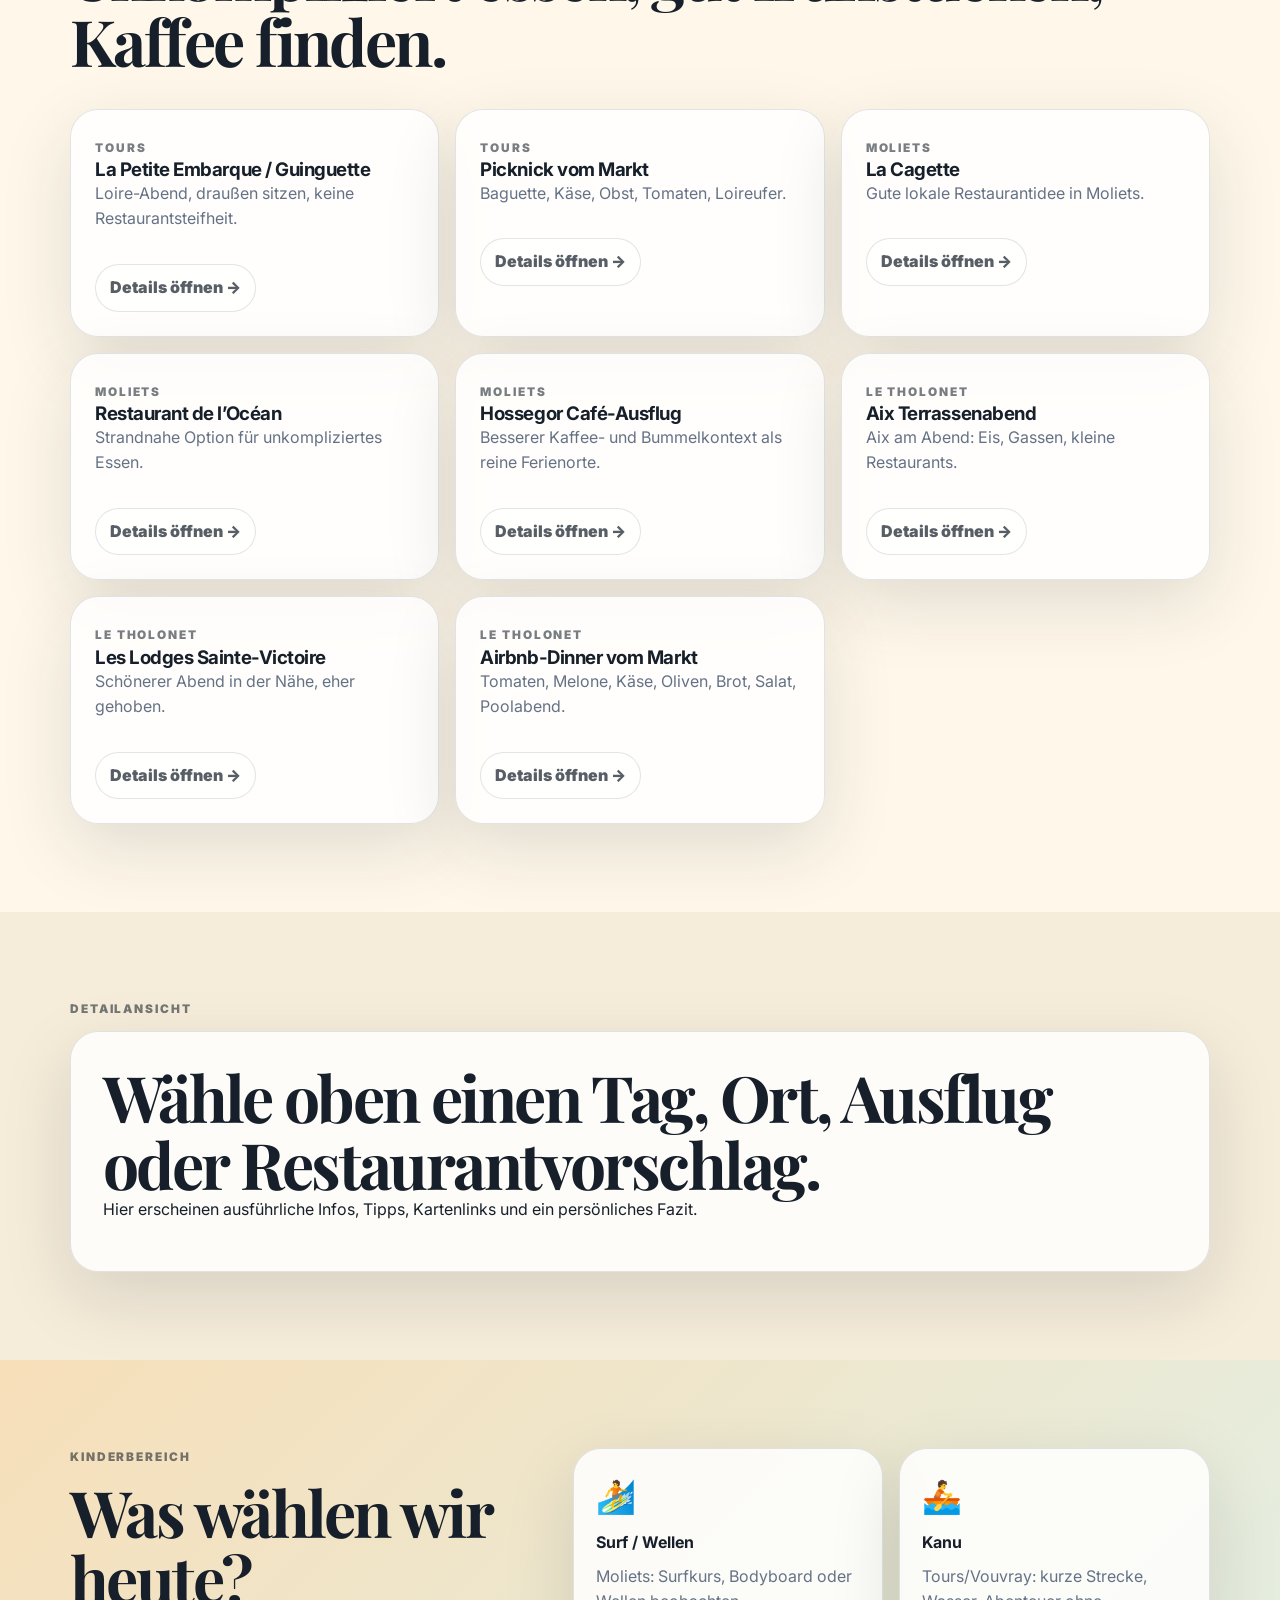
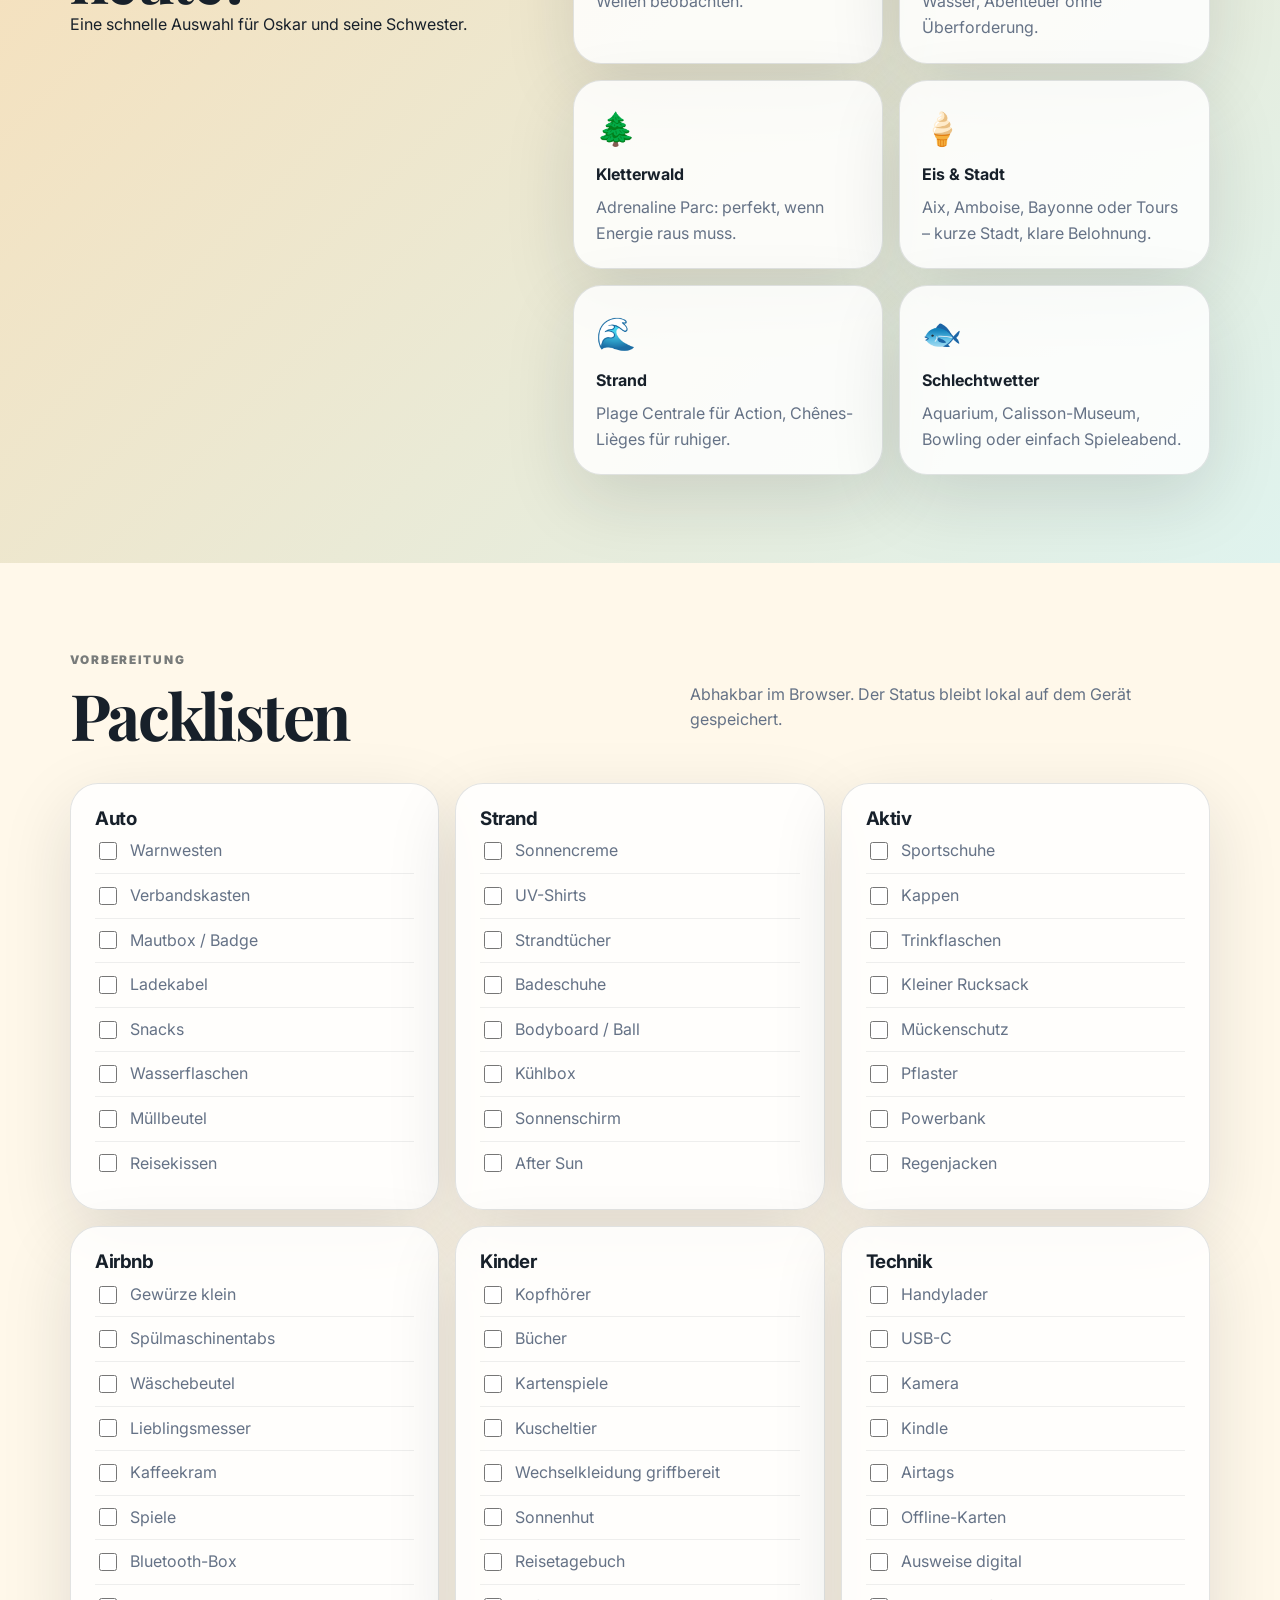
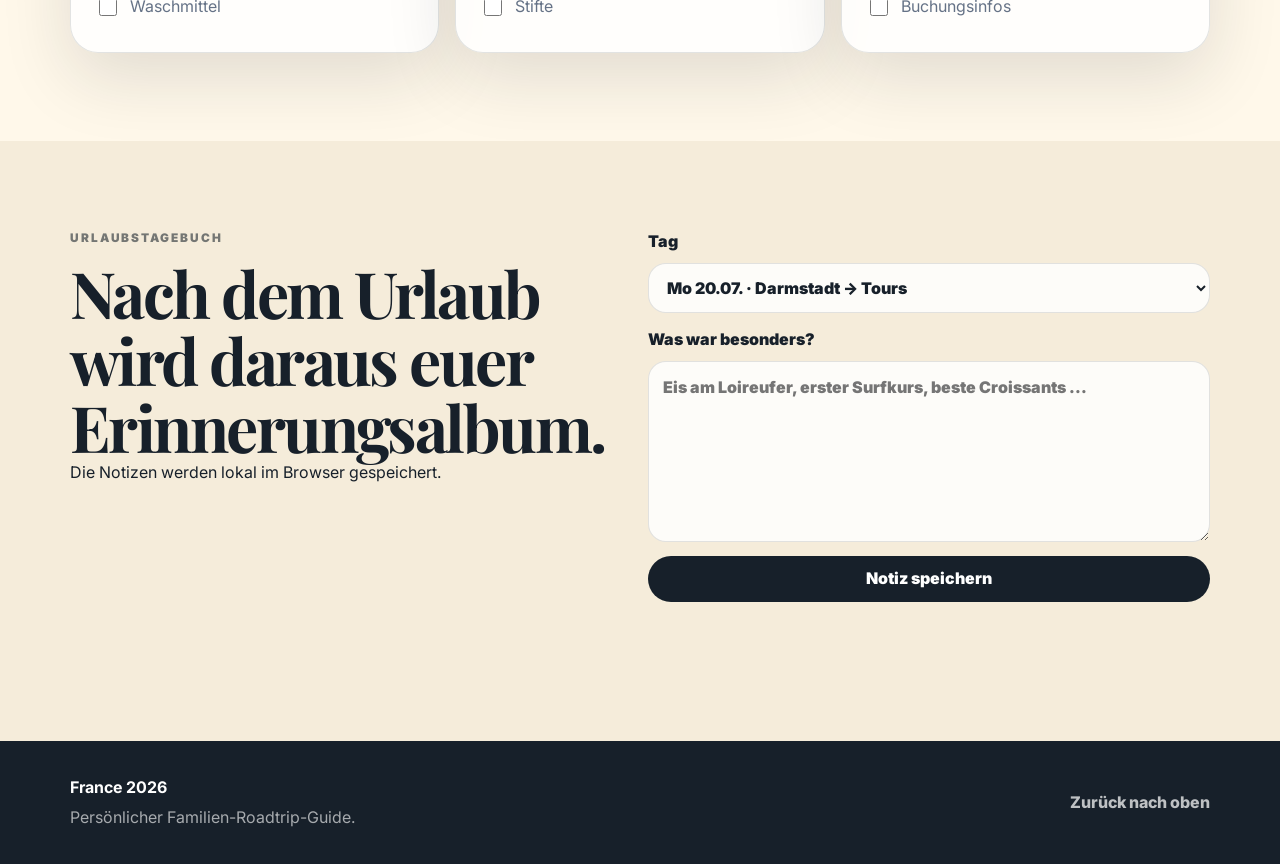
==== commit 4b36f65b: "Add detail styling inline" ====
--- a/index.html
+++ b/index.html
@@ -10,6 +10,15 @@
   <link rel="preconnect" href="https://fonts.gstatic.com" crossorigin>
   <link href="https://fonts.googleapis.com/css2?family=Inter:wght@400;500;600;700;800;900&family=Playfair+Display:wght@700;800&display=swap" rel="stylesheet">
   <link rel="stylesheet" href="styles.css" />
+  <style>
+    .detail-deep-section{background:var(--paper-2)}
+    .deep-detail{background:var(--card);border:1px solid var(--line);border-radius:var(--radius);box-shadow:var(--shadow);padding:32px}
+    .detail-title{margin-bottom:26px}.deep-grid{display:grid;grid-template-columns:minmax(0,1.45fr)340px;gap:28px;align-items:start}
+    .detail-lead{font-size:1.18rem;color:var(--ink)}.deep-grid article p,.deep-grid li,.mini-card p{color:var(--muted)}.deep-grid article h3{margin-top:28px;margin-bottom:8px}
+    .mini-card{background:rgba(255,255,255,.72);border:1px solid var(--line);border-radius:22px;padding:20px;margin-bottom:16px}.mini-card a{display:block;color:var(--blue);font-weight:900;padding:8px 0;border-bottom:1px solid rgba(23,32,42,.08)}
+    .text-button{border:1px solid var(--line);background:rgba(255,255,255,.72);border-radius:999px;padding:10px 14px;font-weight:900;color:rgba(23,32,42,.72);cursor:pointer;margin-top:16px}.text-button:hover{background:var(--ink);color:white}.inline-actions{display:flex;align-items:center;gap:12px;flex-wrap:wrap;margin-top:14px}.inline-actions a{color:var(--blue);font-weight:900}.button.wide{width:100%;margin-bottom:14px}
+    @media(max-width:980px){.deep-grid{grid-template-columns:1fr}}@media(max-width:720px){.deep-detail{padding:22px}}
+  </style>
 </head>
 <body>
   <header class="site-hero" id="top">
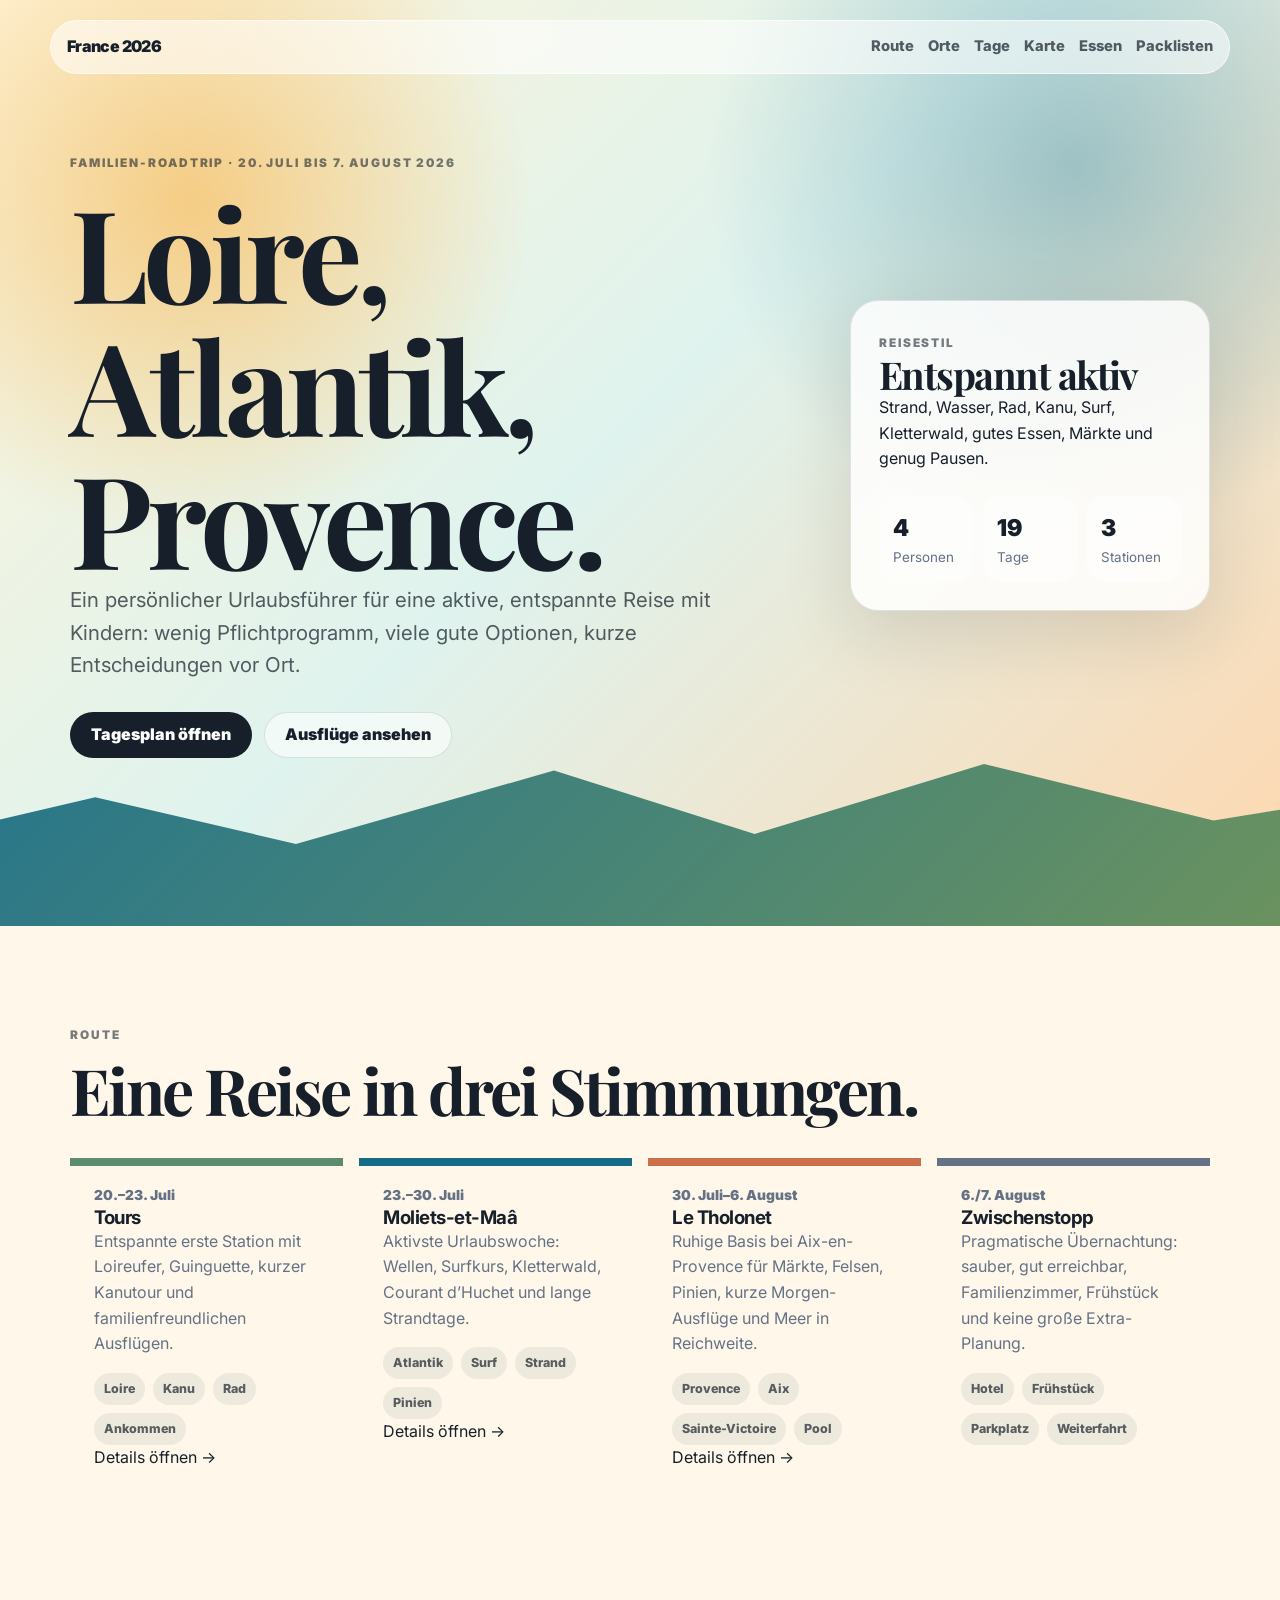
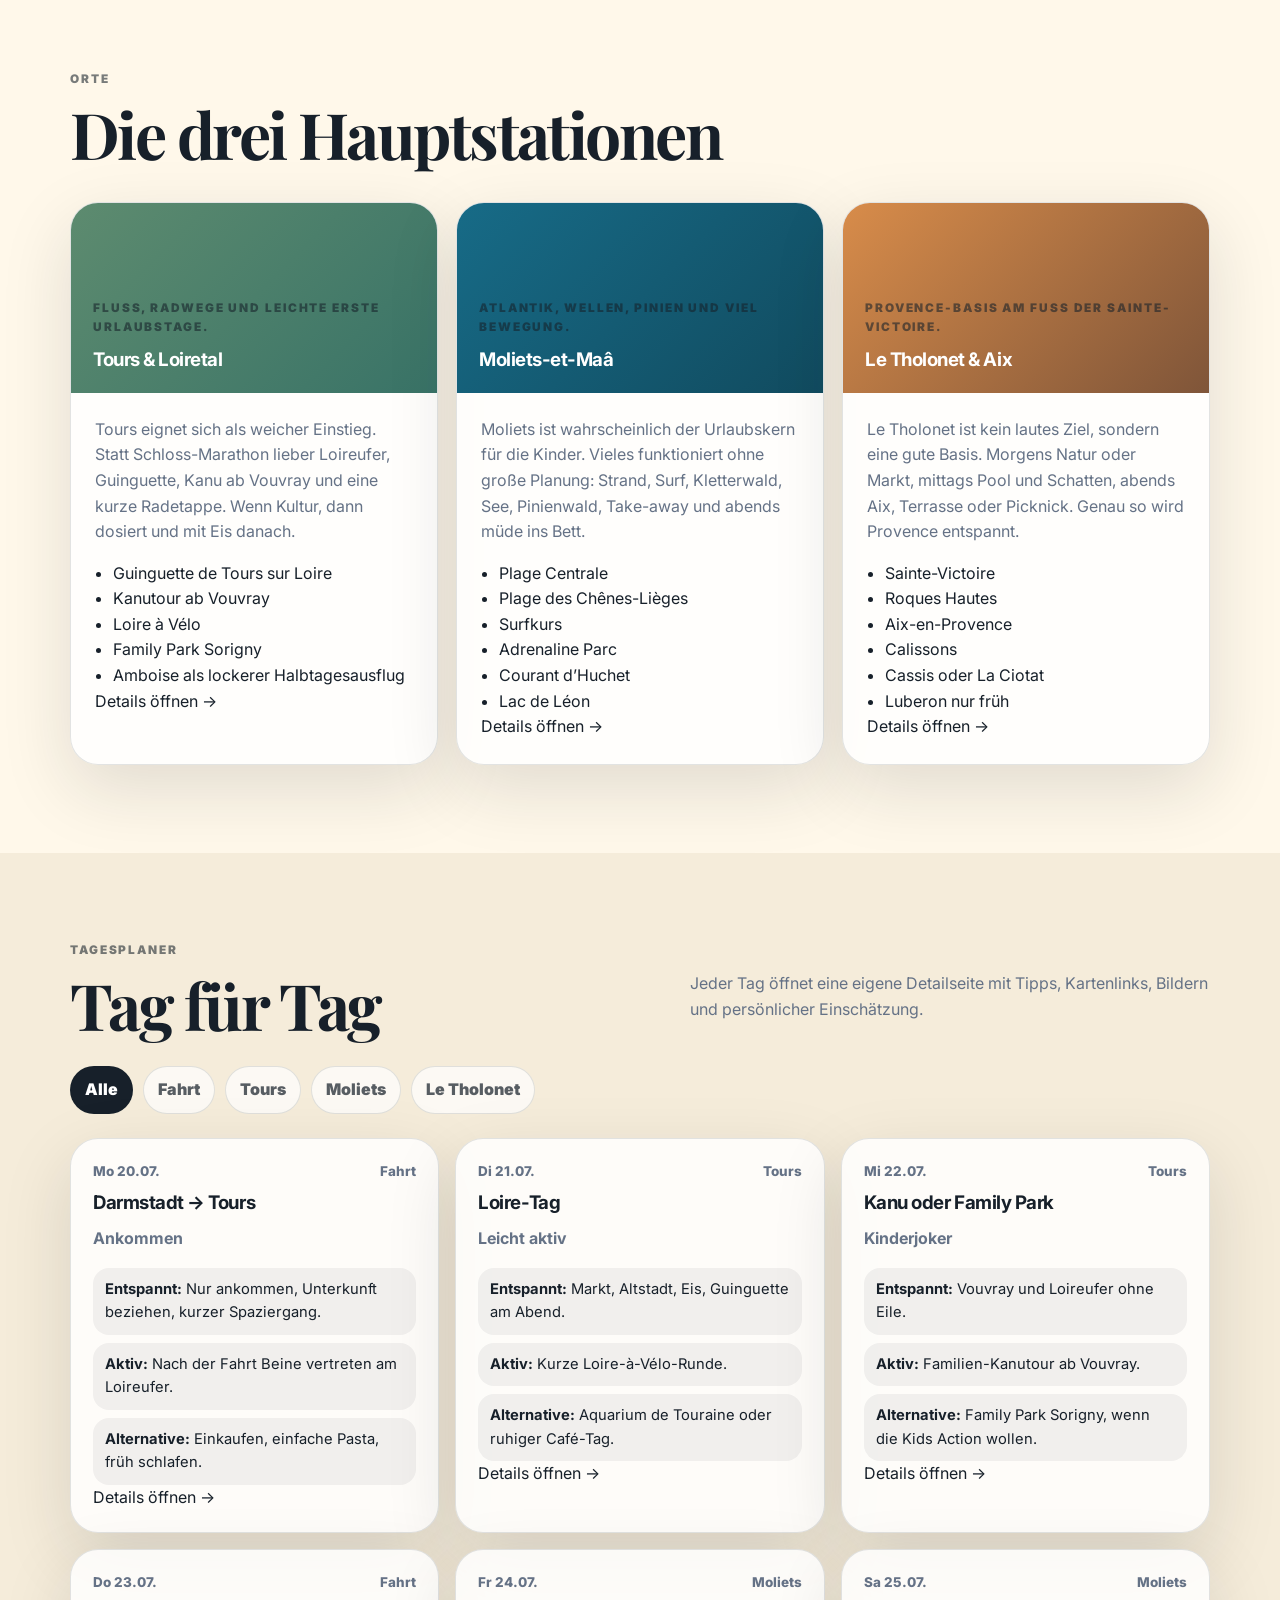
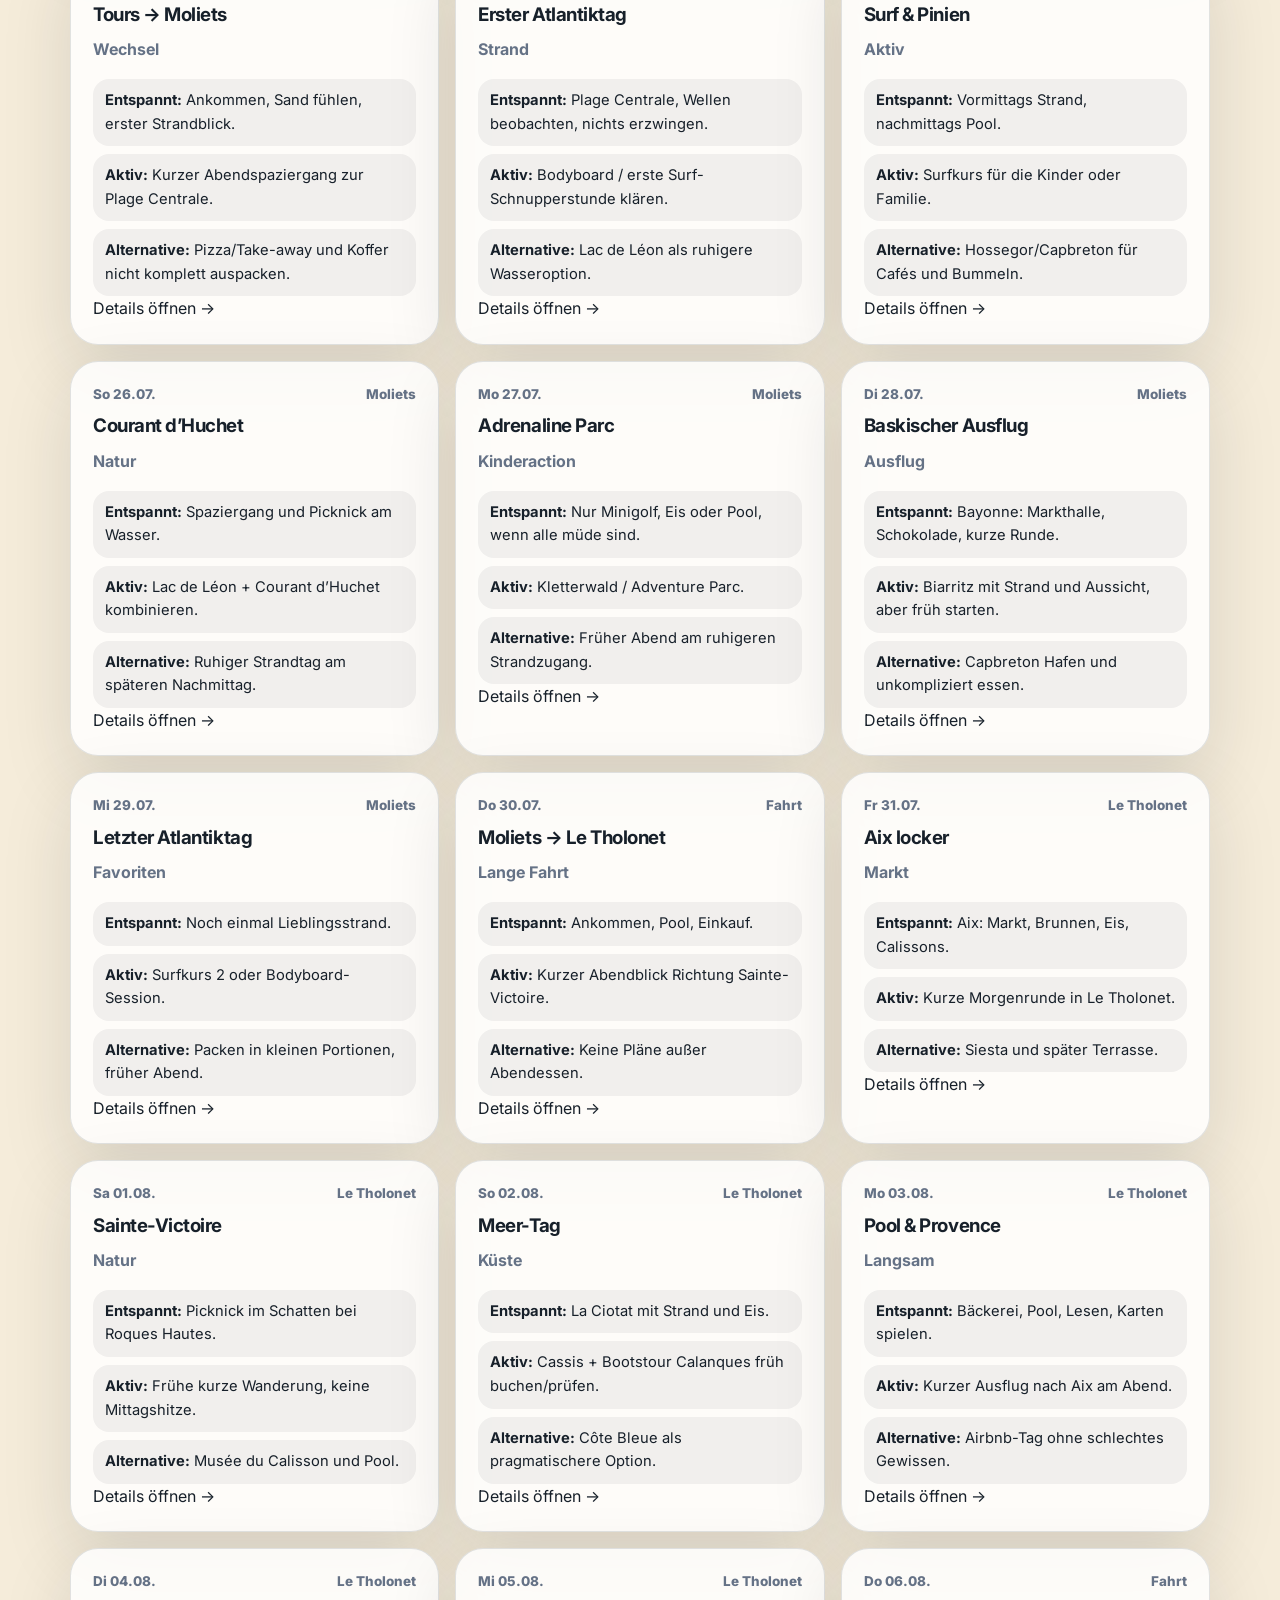
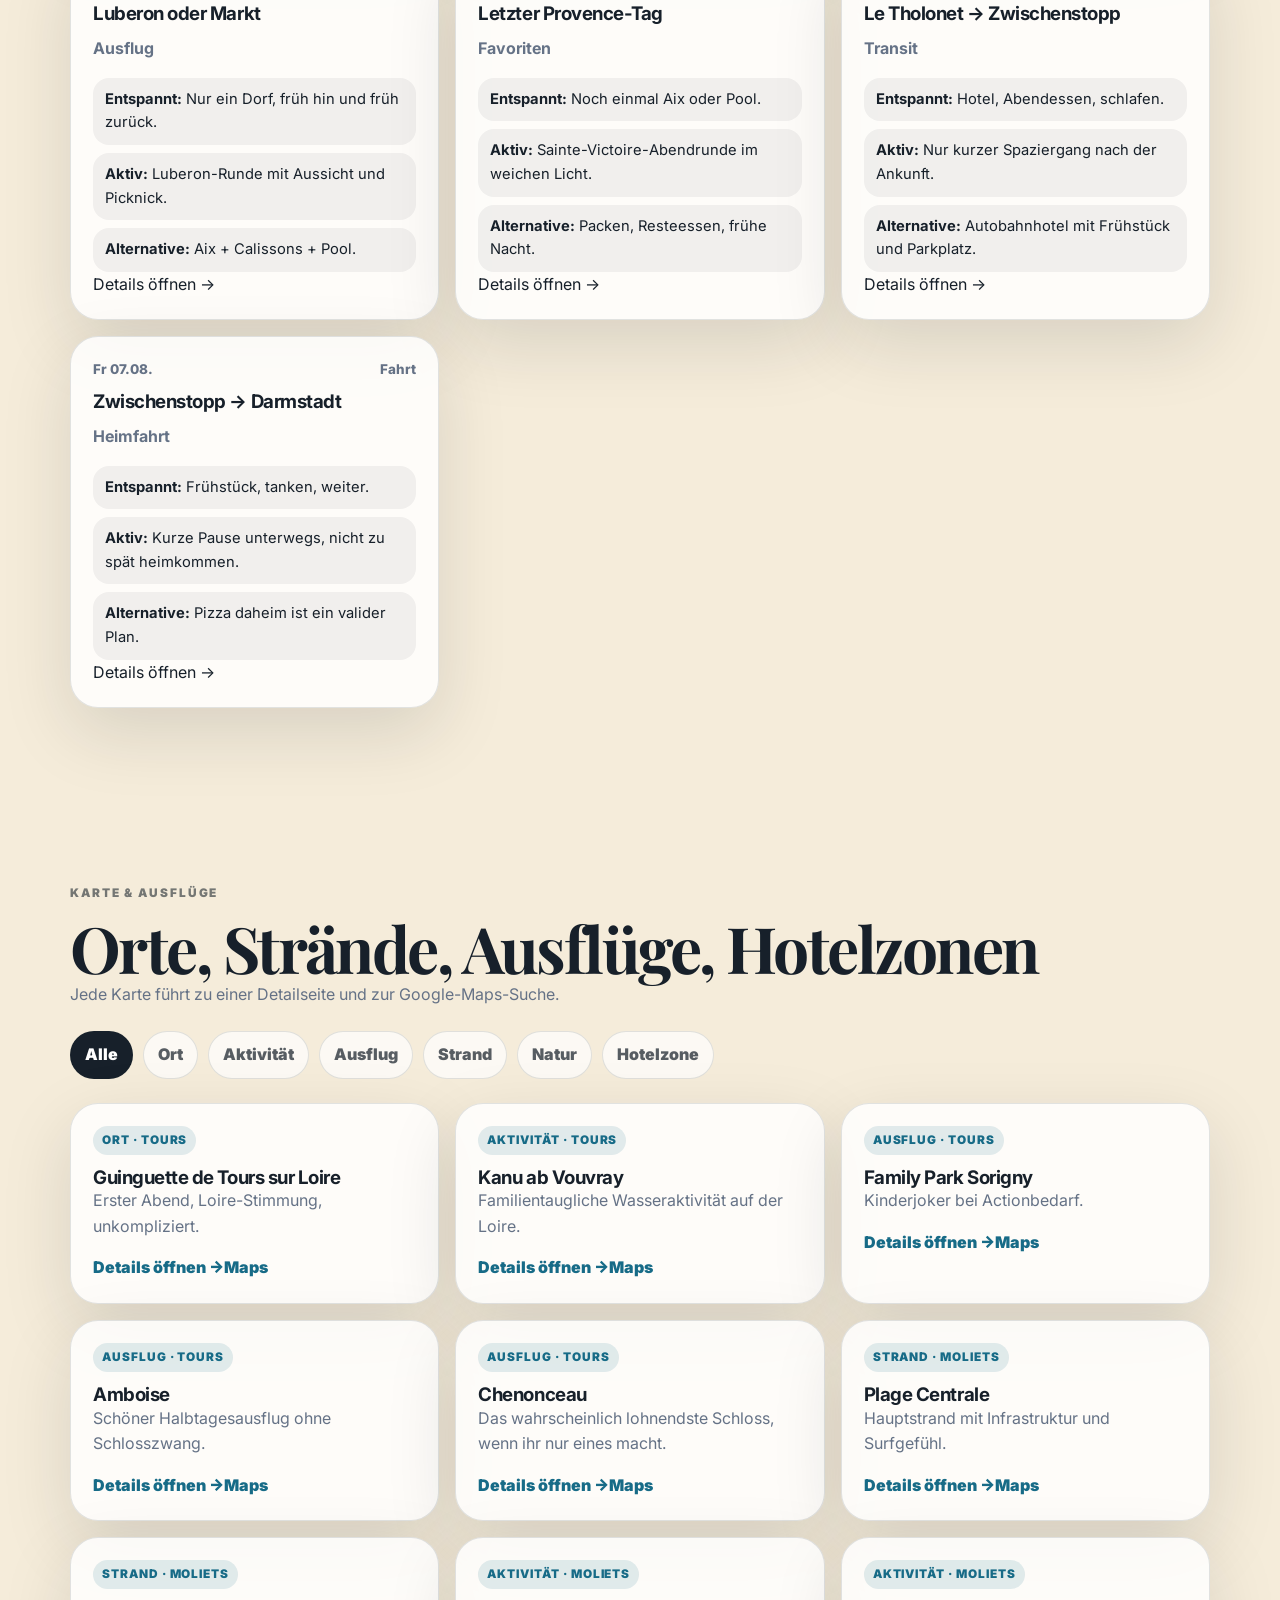
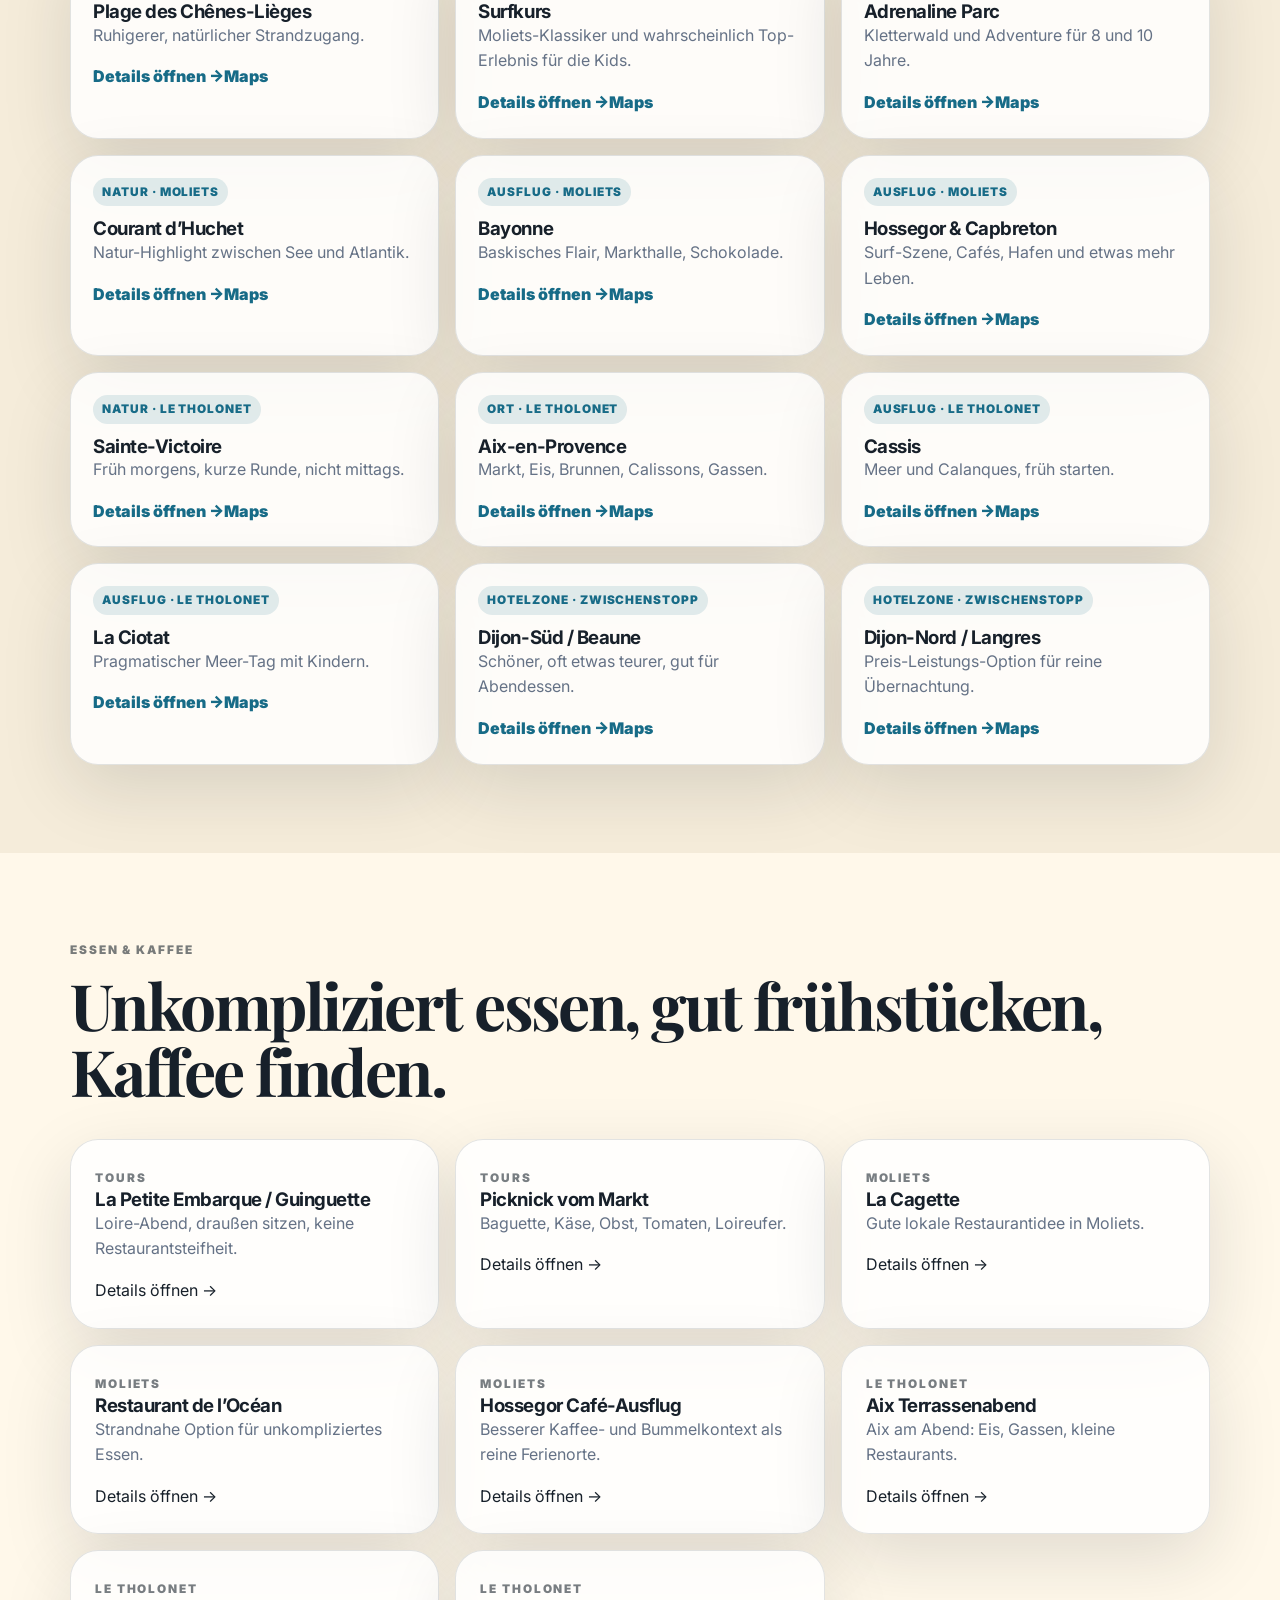
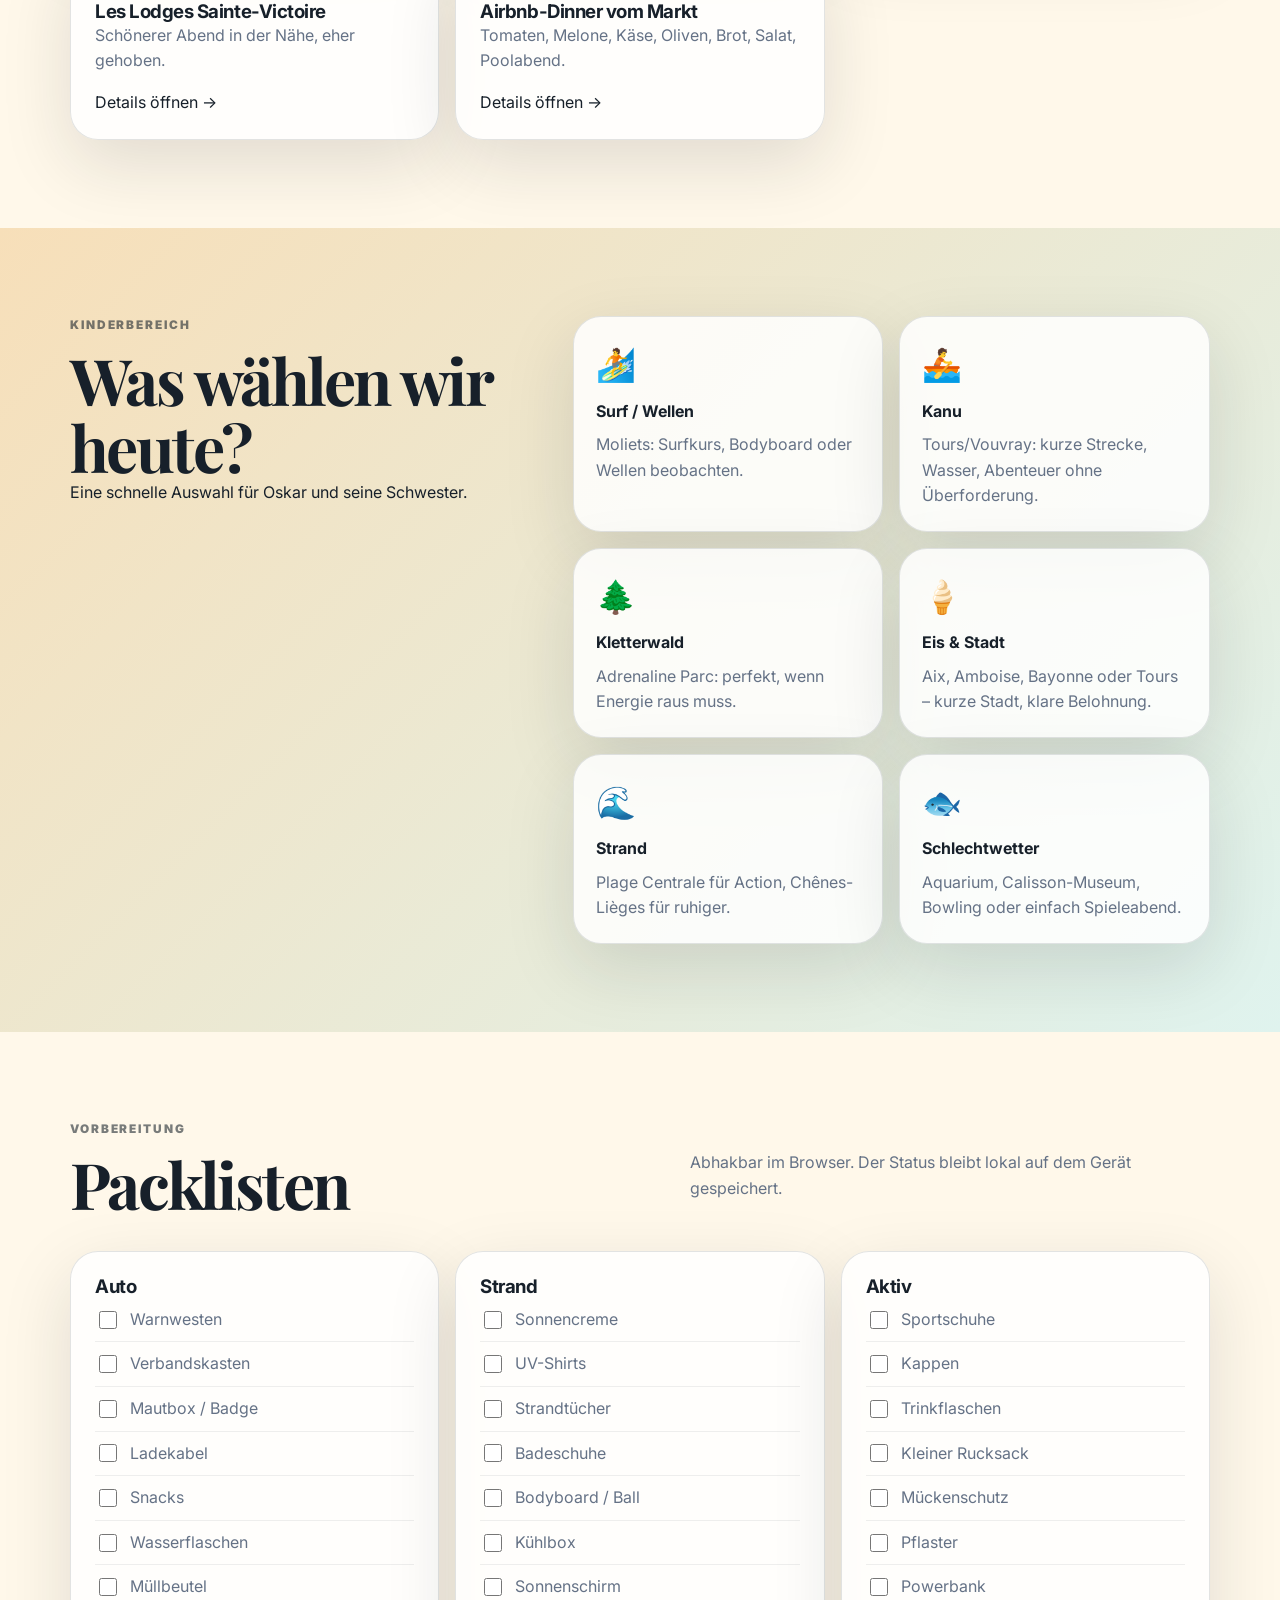
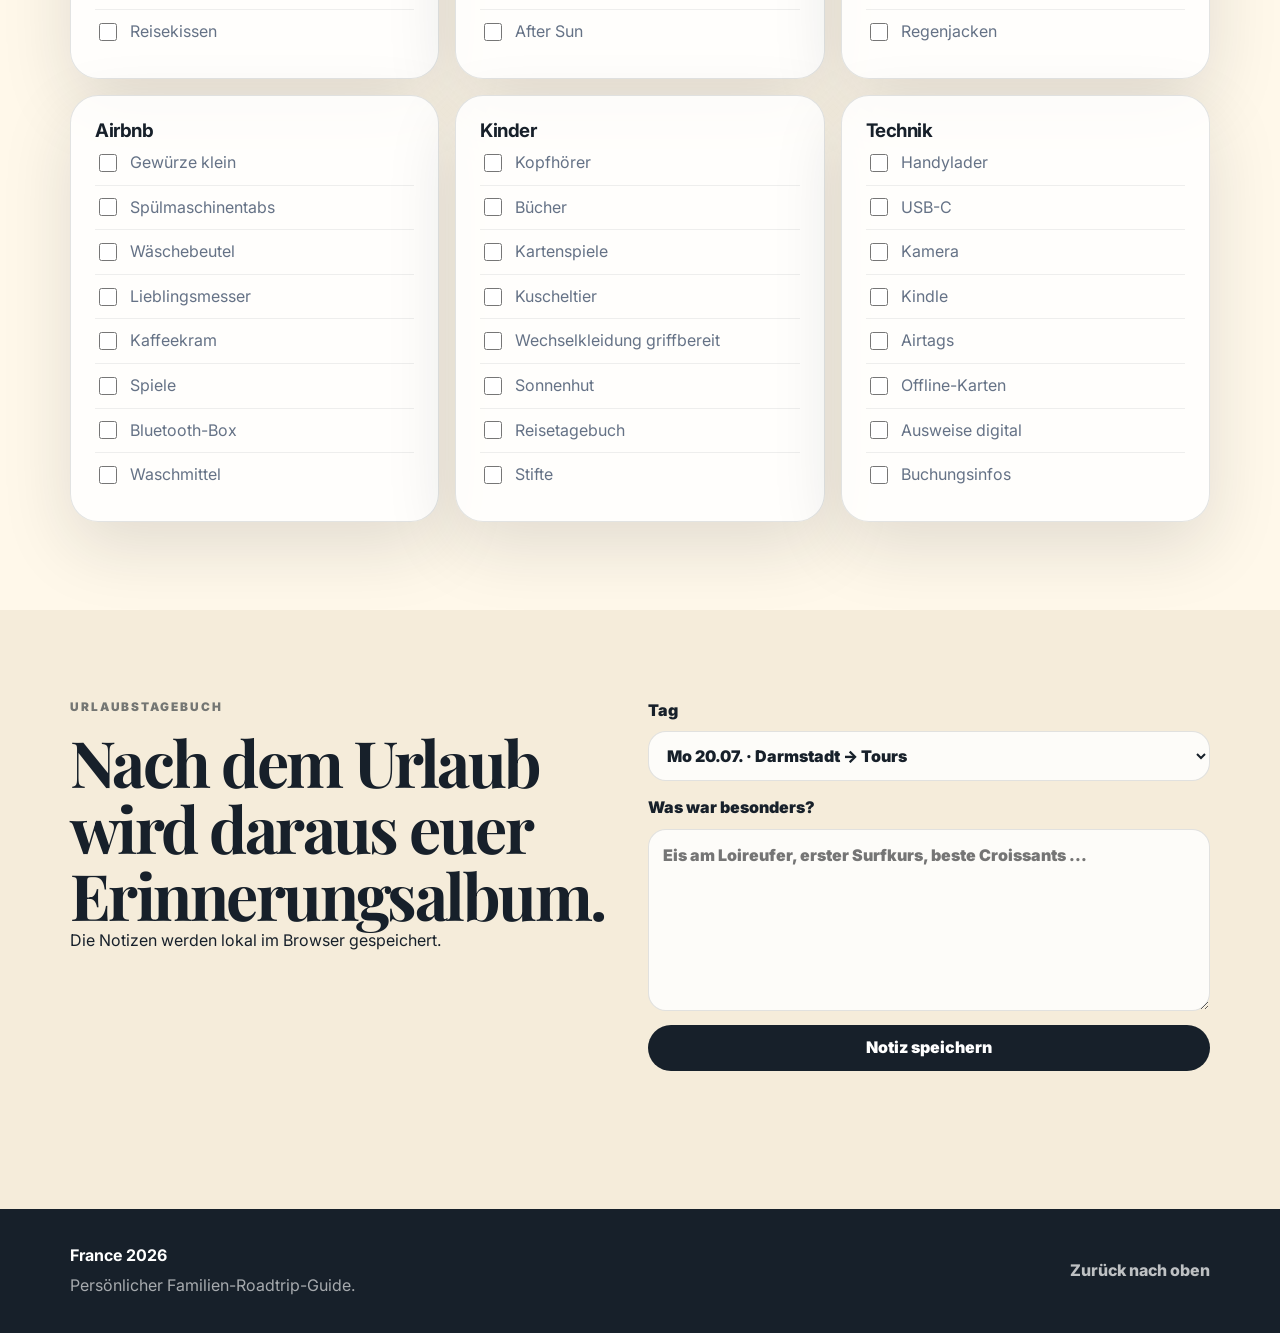
==== commit 162c7da1: "Remove obsolete inline detail section from homepage" ====
--- a/index.html
+++ b/index.html
@@ -9,16 +9,7 @@
   <link rel="preconnect" href="https://fonts.googleapis.com">
   <link rel="preconnect" href="https://fonts.gstatic.com" crossorigin>
   <link href="https://fonts.googleapis.com/css2?family=Inter:wght@400;500;600;700;800;900&family=Playfair+Display:wght@700;800&display=swap" rel="stylesheet">
-  <link rel="stylesheet" href="styles.css" />
-  <style>
-    .detail-deep-section{background:var(--paper-2)}
-    .deep-detail{background:var(--card);border:1px solid var(--line);border-radius:var(--radius);box-shadow:var(--shadow);padding:32px}
-    .detail-title{margin-bottom:26px}.deep-grid{display:grid;grid-template-columns:minmax(0,1.45fr)340px;gap:28px;align-items:start}
-    .detail-lead{font-size:1.18rem;color:var(--ink)}.deep-grid article p,.deep-grid li,.mini-card p{color:var(--muted)}.deep-grid article h3{margin-top:28px;margin-bottom:8px}
-    .mini-card{background:rgba(255,255,255,.72);border:1px solid var(--line);border-radius:22px;padding:20px;margin-bottom:16px}.mini-card a{display:block;color:var(--blue);font-weight:900;padding:8px 0;border-bottom:1px solid rgba(23,32,42,.08)}
-    .text-button{border:1px solid var(--line);background:rgba(255,255,255,.72);border-radius:999px;padding:10px 14px;font-weight:900;color:rgba(23,32,42,.72);cursor:pointer;margin-top:16px}.text-button:hover{background:var(--ink);color:white}.inline-actions{display:flex;align-items:center;gap:12px;flex-wrap:wrap;margin-top:14px}.inline-actions a{color:var(--blue);font-weight:900}.button.wide{width:100%;margin-bottom:14px}
-    @media(max-width:980px){.deep-grid{grid-template-columns:1fr}}@media(max-width:720px){.deep-detail{padding:22px}}
-  </style>
+  <link rel="stylesheet" href="styles.css?v=20260707-2" />
 </head>
 <body>
   <header class="site-hero" id="top">
@@ -26,7 +17,7 @@
       <a class="brand" href="#top">France 2026</a>
       <button class="menu-button" type="button" data-menu-button aria-expanded="false">Menü</button>
       <div class="nav-links" data-nav-links>
-        <a href="#route">Route</a><a href="#orte">Orte</a><a href="#tage">Tage</a><a href="#karte">Karte</a><a href="#details">Details</a><a href="#packlisten">Packlisten</a>
+        <a href="#route">Route</a><a href="#orte">Orte</a><a href="#tage">Tage</a><a href="#karte">Karte</a><a href="#restaurants">Essen</a><a href="#packlisten">Packlisten</a>
       </div>
     </nav>
     <section class="hero-grid container">
@@ -34,7 +25,7 @@
         <p class="eyebrow">Familien-Roadtrip · 20. Juli bis 7. August 2026</p>
         <h1>Loire, Atlantik, Provence.</h1>
         <p class="lead">Ein persönlicher Urlaubsführer für eine aktive, entspannte Reise mit Kindern: wenig Pflichtprogramm, viele gute Optionen, kurze Entscheidungen vor Ort.</p>
-        <div class="hero-actions"><a class="button primary" href="#tage">Tagesplan öffnen</a><a class="button ghost" href="#details">Detailbereich</a></div>
+        <div class="hero-actions"><a class="button primary" href="#tage">Tagesplan öffnen</a><a class="button ghost" href="#karte">Ausflüge ansehen</a></div>
       </div>
       <aside class="hero-card glass">
         <span class="small-label">Reisestil</span><h2>Entspannt aktiv</h2><p>Strand, Wasser, Rad, Kanu, Surf, Kletterwald, gutes Essen, Märkte und genug Pausen.</p>
@@ -45,15 +36,14 @@
   <main>
     <section class="container intro-strip" id="route"><p class="section-kicker">Route</p><h2>Eine Reise in drei Stimmungen.</h2><div class="route-timeline" id="routeTimeline"></div></section>
     <section class="container" id="orte"><p class="section-kicker">Orte</p><h2>Die drei Hauptstationen</h2><div class="destination-grid" id="destinationGrid"></div></section>
-    <section class="feature-section" id="tage"><div class="container"><div class="section-heading-row"><div><p class="section-kicker">Tagesplaner</p><h2>Tag für Tag</h2></div><p class="section-note">Jeder Tag ist klickbar und öffnet unten eine ausführliche Detailansicht.</p></div><div class="day-filters" id="dayFilters"></div><div class="day-grid" id="dayGrid"></div></div></section>
-    <section class="map-section" id="karte"><div class="container"><p class="section-kicker">Karte & Ausflüge</p><h2>Orte, Strände, Ausflüge, Hotelzonen</h2><p class="section-note">Jede Karte öffnet eine Detailansicht plus Google-Maps-Suche.</p><div class="poi-toolbar" id="poiToolbar"></div><div class="poi-grid" id="poiGrid"></div></div></section>
+    <section class="feature-section" id="tage"><div class="container"><div class="section-heading-row"><div><p class="section-kicker">Tagesplaner</p><h2>Tag für Tag</h2></div><p class="section-note">Jeder Tag öffnet eine eigene Detailseite mit Tipps, Kartenlinks, Bildern und persönlicher Einschätzung.</p></div><div class="day-filters" id="dayFilters"></div><div class="day-grid" id="dayGrid"></div></div></section>
+    <section class="map-section" id="karte"><div class="container"><p class="section-kicker">Karte & Ausflüge</p><h2>Orte, Strände, Ausflüge, Hotelzonen</h2><p class="section-note">Jede Karte führt zu einer Detailseite und zur Google-Maps-Suche.</p><div class="poi-toolbar" id="poiToolbar"></div><div class="poi-grid" id="poiGrid"></div></div></section>
     <section class="container" id="restaurants"><p class="section-kicker">Essen & Kaffee</p><h2>Unkompliziert essen, gut frühstücken, Kaffee finden.</h2><div class="food-grid" id="foodGrid"></div></section>
-    <section class="detail-deep-section" id="details"><div class="container"><p class="section-kicker">Detailansicht</p><div id="deepDetail" class="deep-detail"><h2>Wähle oben einen Tag, Ort, Ausflug oder Restaurantvorschlag.</h2><p>Hier erscheinen ausführliche Infos, Tipps, Kartenlinks und ein persönliches Fazit.</p></div></div></section>
     <section class="kids-section" id="kinder"><div class="container split"><div><p class="section-kicker">Kinderbereich</p><h2>Was wählen wir heute?</h2><p>Eine schnelle Auswahl für Oskar und seine Schwester.</p></div><div class="kids-choice-grid" id="kidsChoices"></div></div></section>
     <section class="container" id="packlisten"><div class="section-heading-row"><div><p class="section-kicker">Vorbereitung</p><h2>Packlisten</h2></div><p class="section-note">Abhakbar im Browser. Der Status bleibt lokal auf dem Gerät gespeichert.</p></div><div class="packing-grid" id="packingGrid"></div></section>
     <section class="journal-section" id="tagebuch"><div class="container split"><div><p class="section-kicker">Urlaubstagebuch</p><h2>Nach dem Urlaub wird daraus euer Erinnerungsalbum.</h2><p>Die Notizen werden lokal im Browser gespeichert.</p></div><form class="journal-form" id="journalForm"><label>Tag<select id="journalDay"></select></label><label>Was war besonders?<textarea id="journalText" rows="6" placeholder="Eis am Loireufer, erster Surfkurs, beste Croissants ..."></textarea></label><button class="button primary" type="submit">Notiz speichern</button><p class="save-hint" id="journalHint" aria-live="polite"></p></form></div></section>
   </main>
   <footer class="site-footer"><div class="container footer-grid"><div><strong>France 2026</strong><p>Persönlicher Familien-Roadtrip-Guide.</p></div><a href="#top">Zurück nach oben</a></div></footer>
-  <script src="data.js"></script><script src="app.js"></script>
+  <script src="data.js?v=20260707-2"></script><script src="app.js?v=20260707-2"></script>
 </body>
 </html>
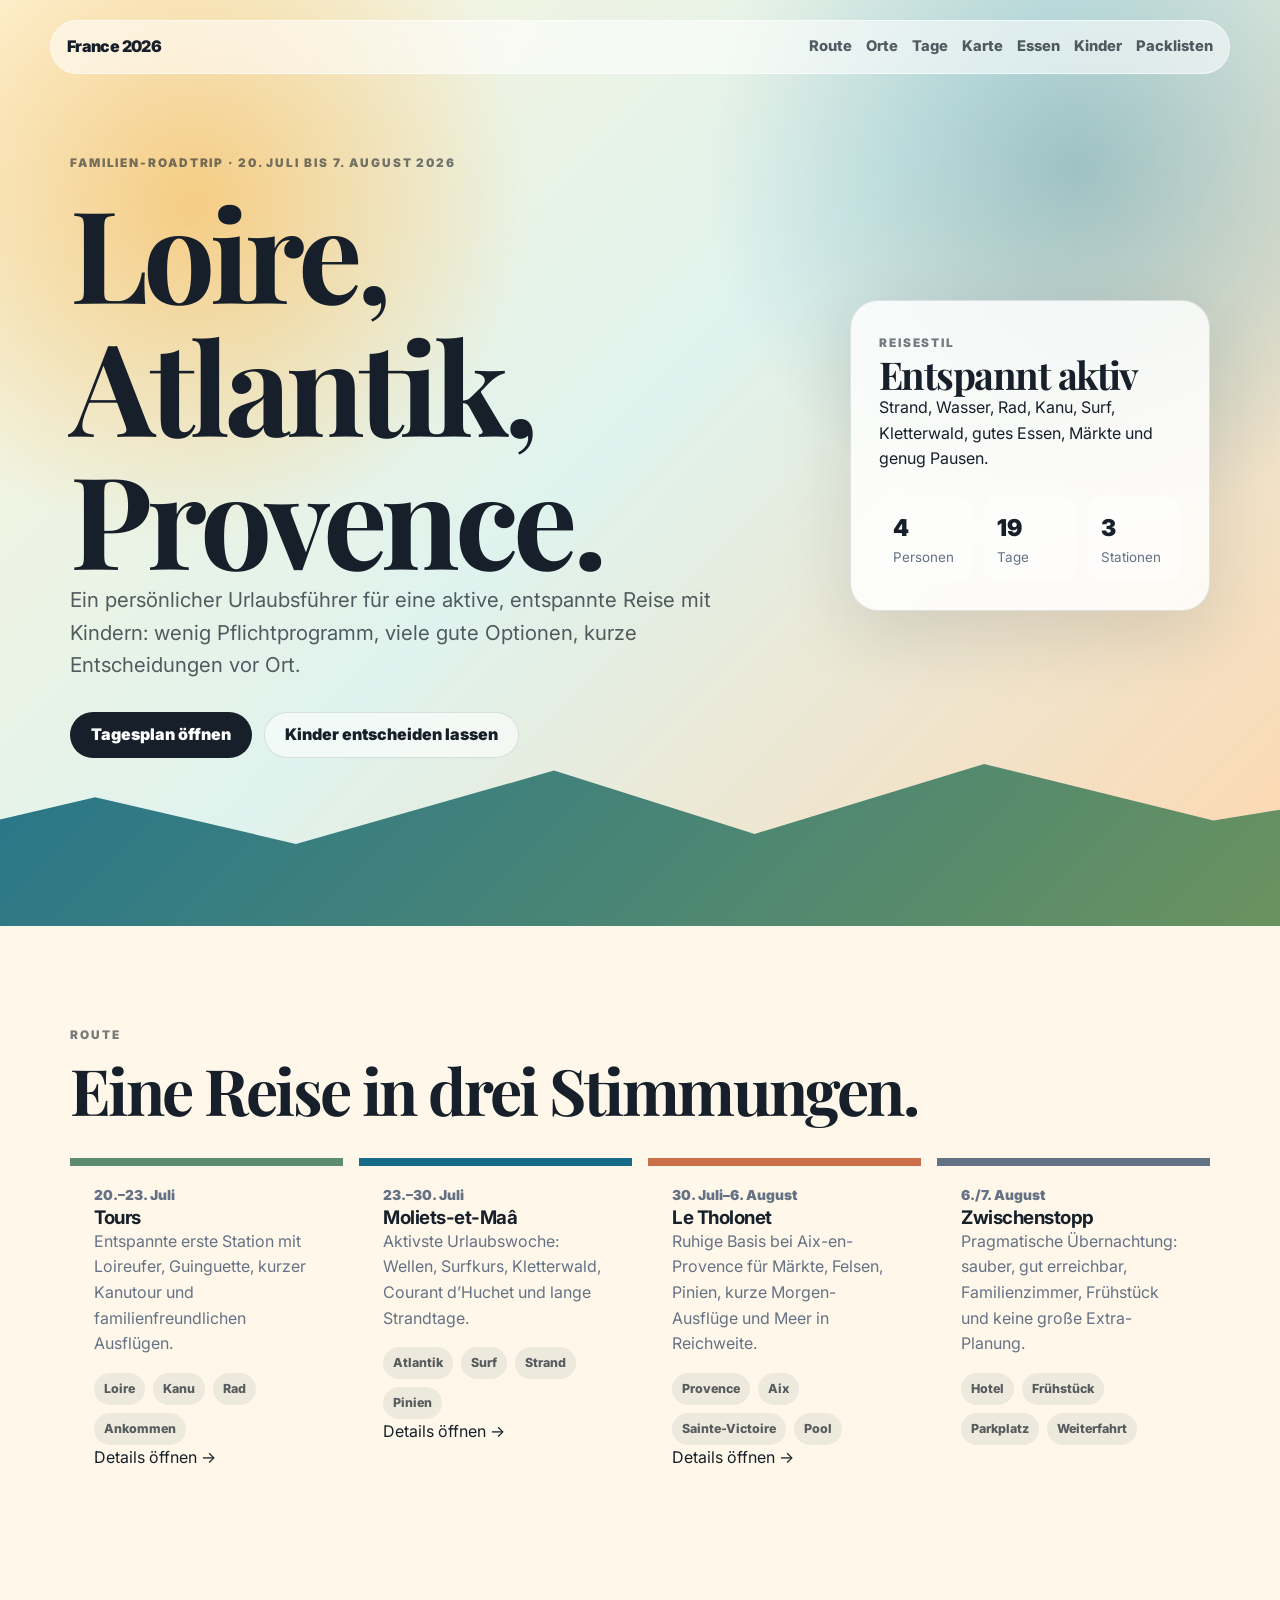
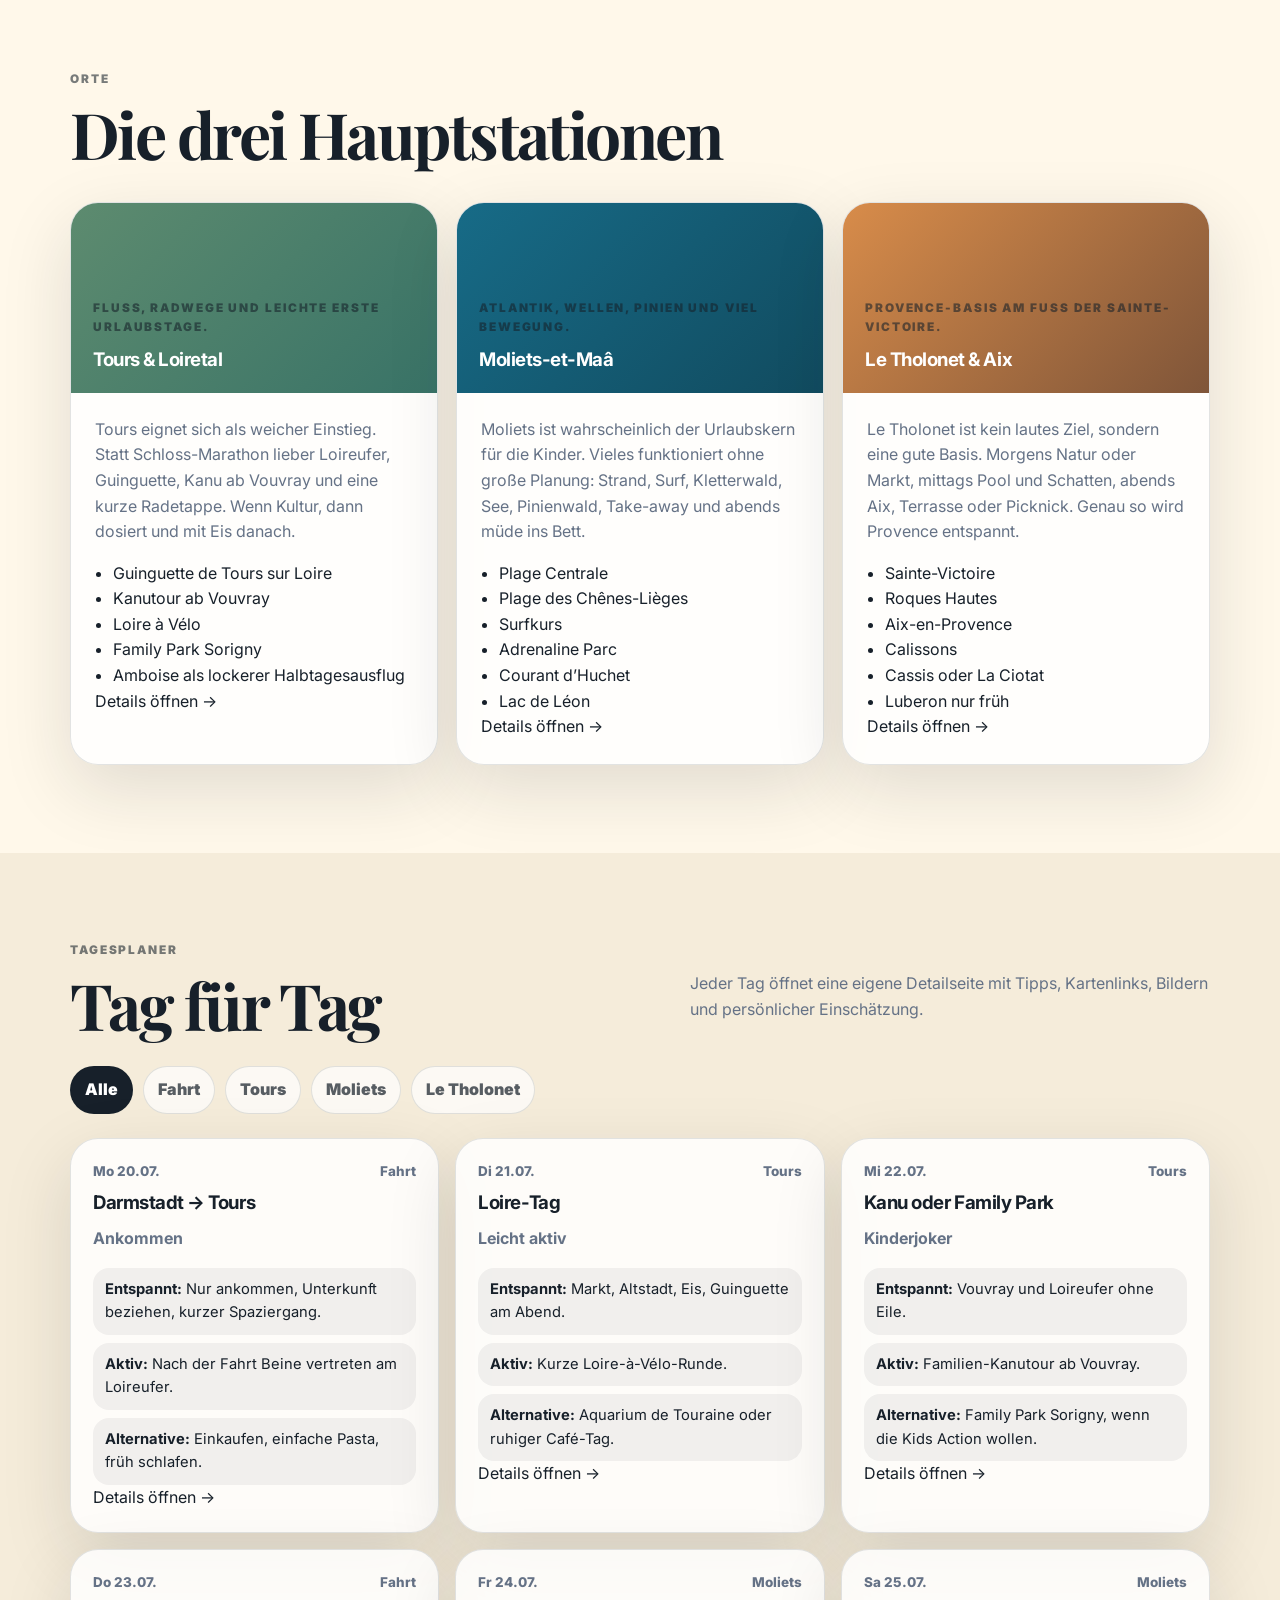
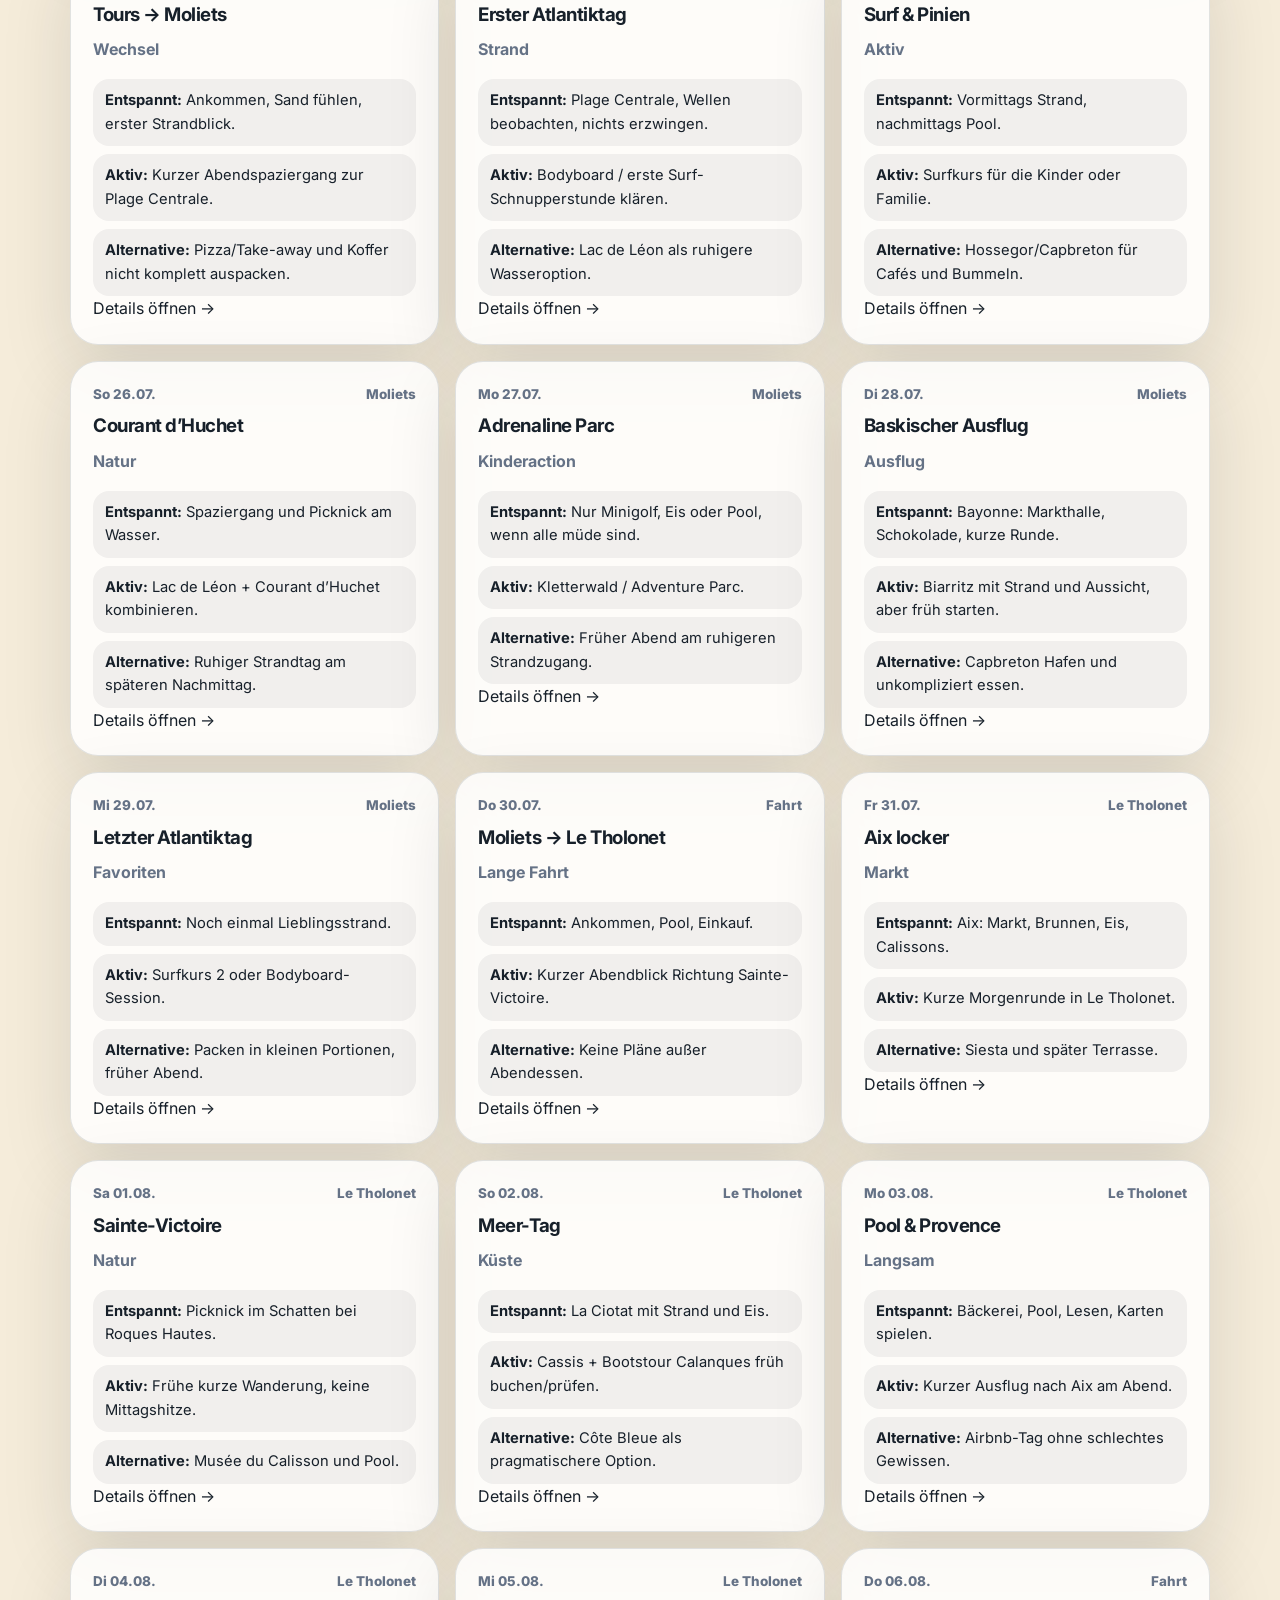
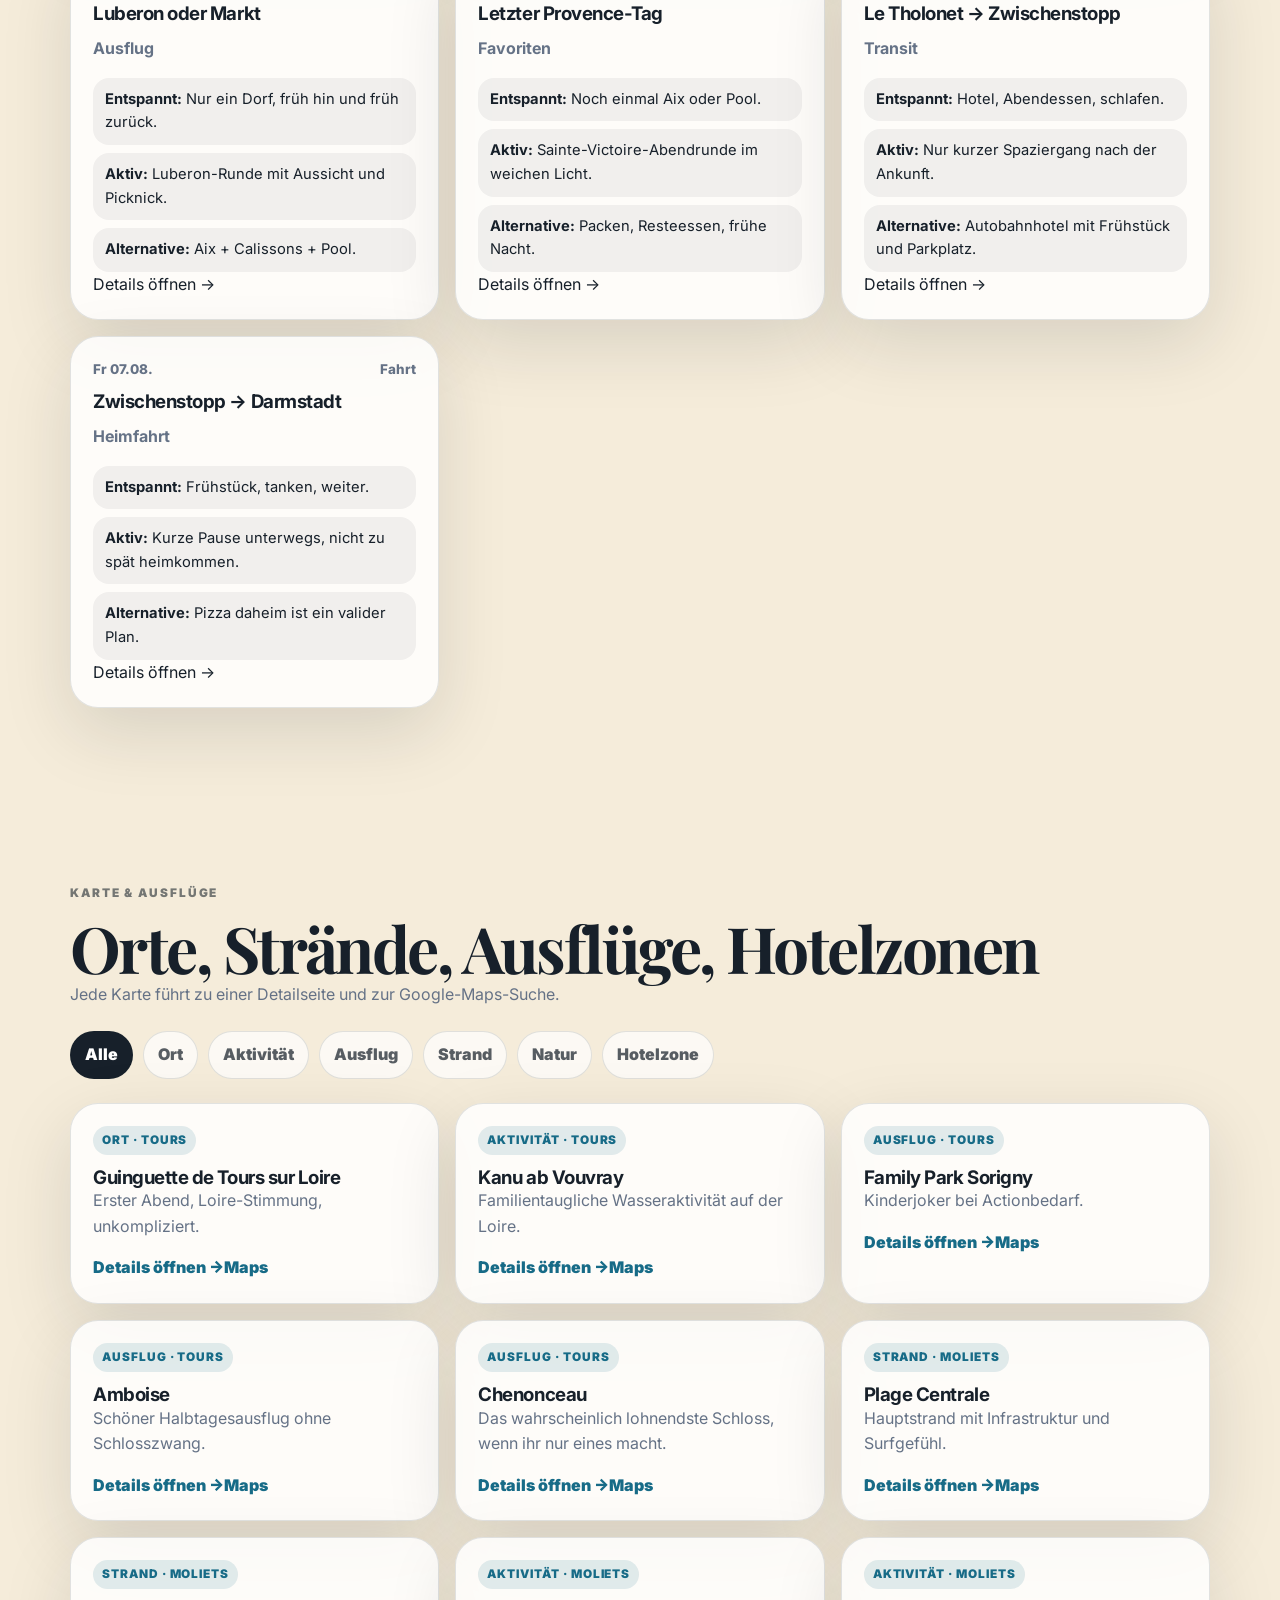
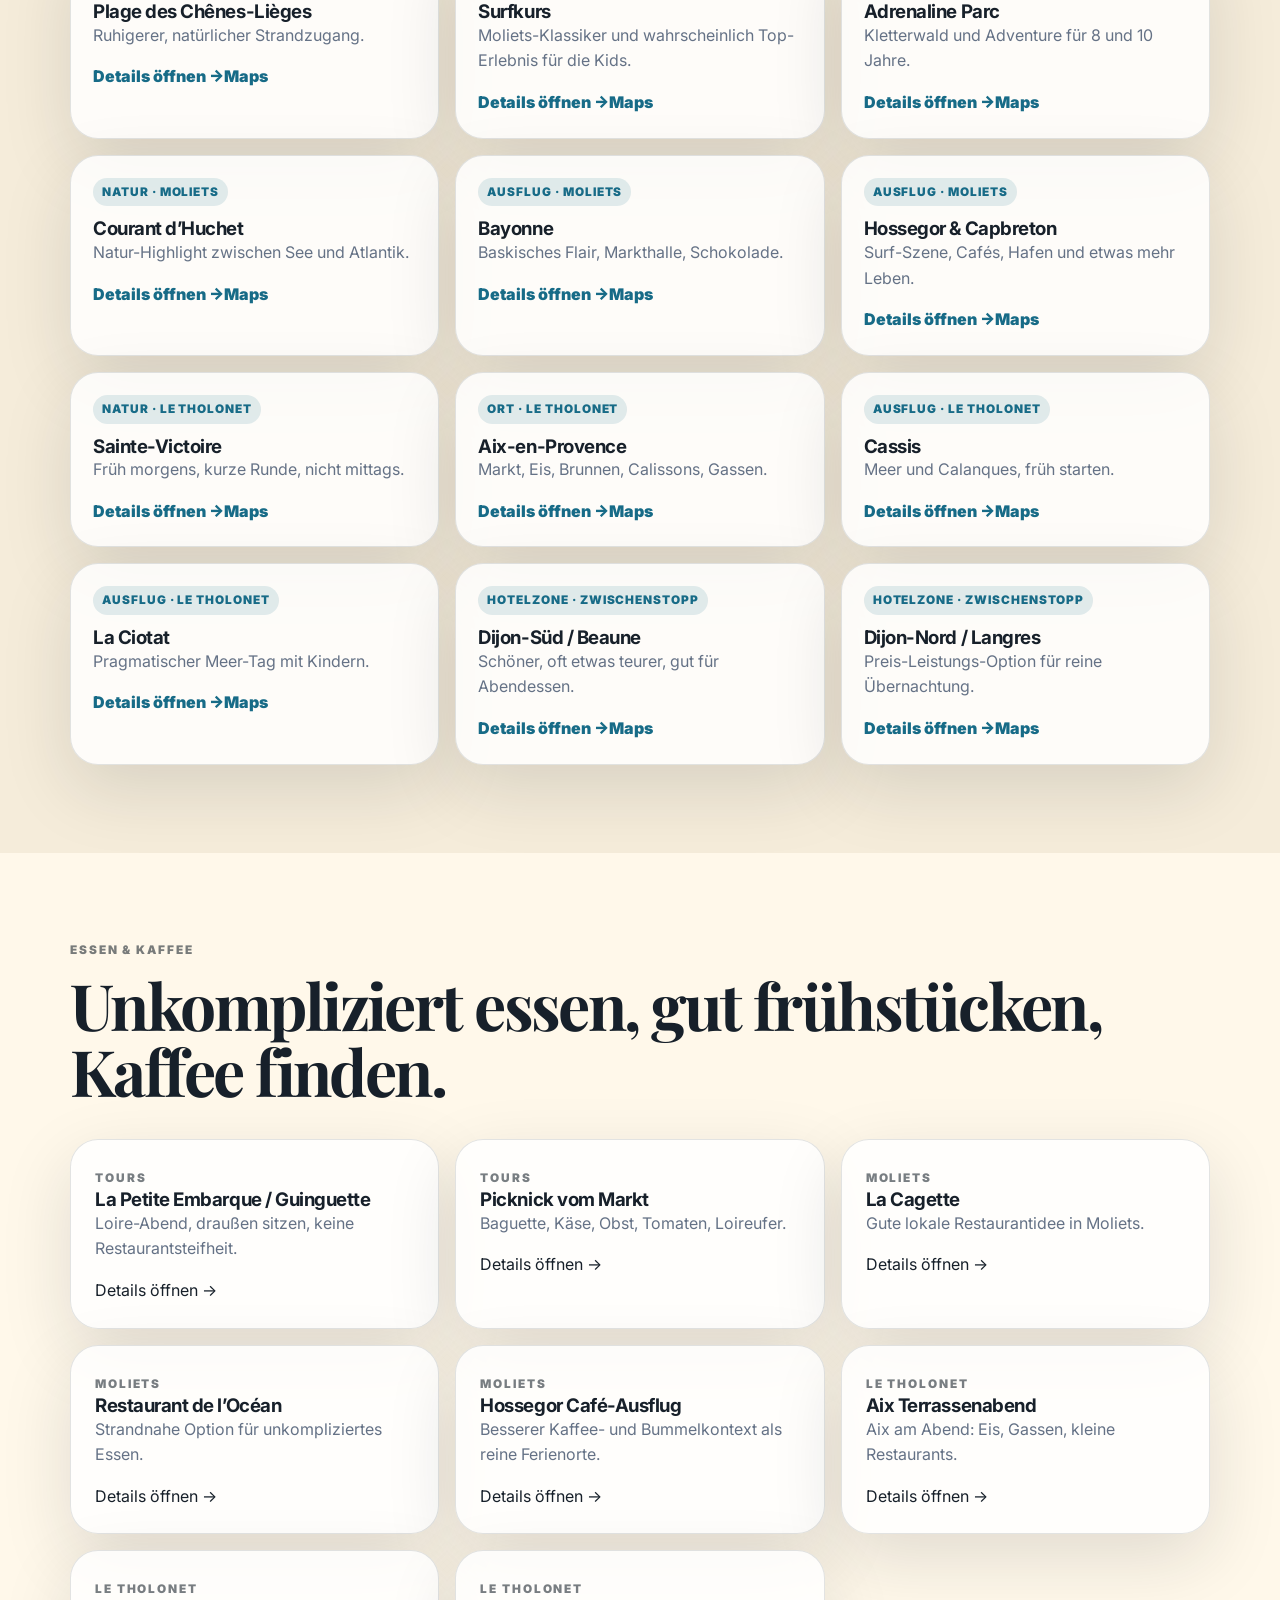
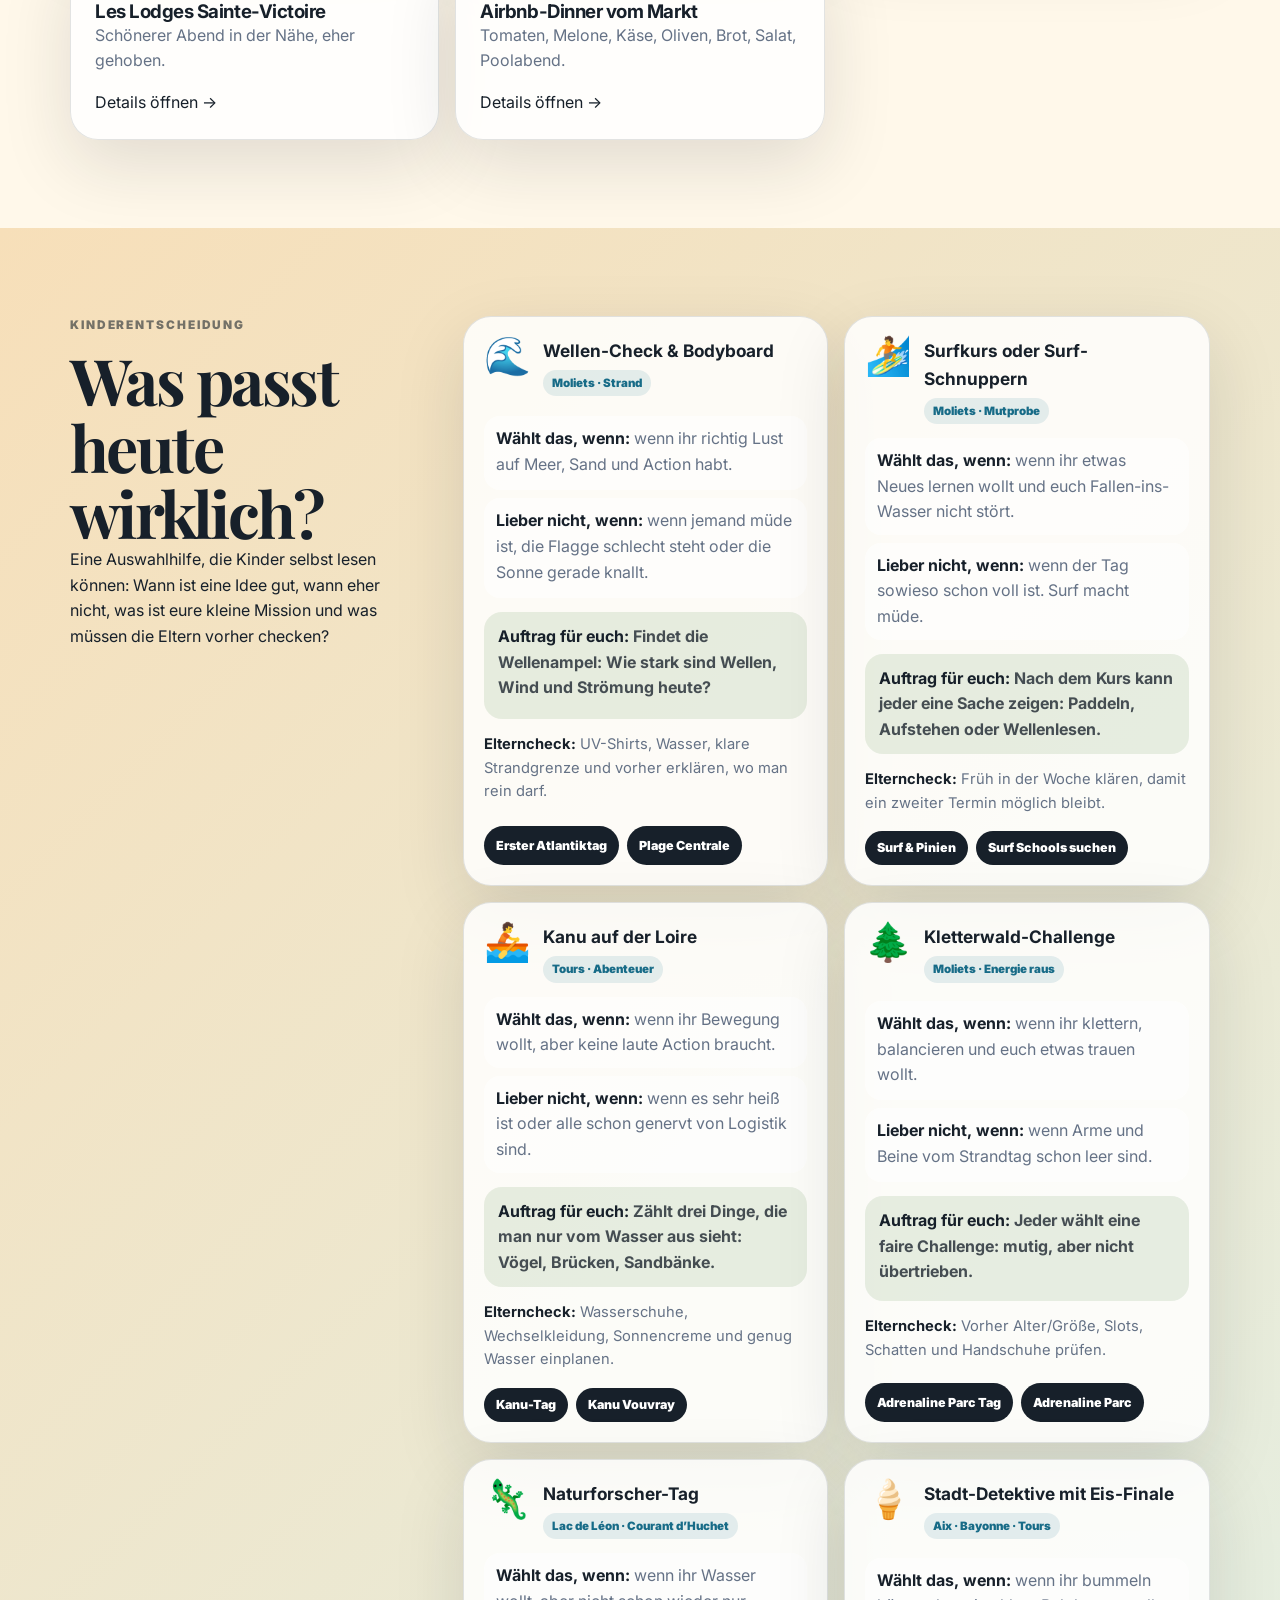
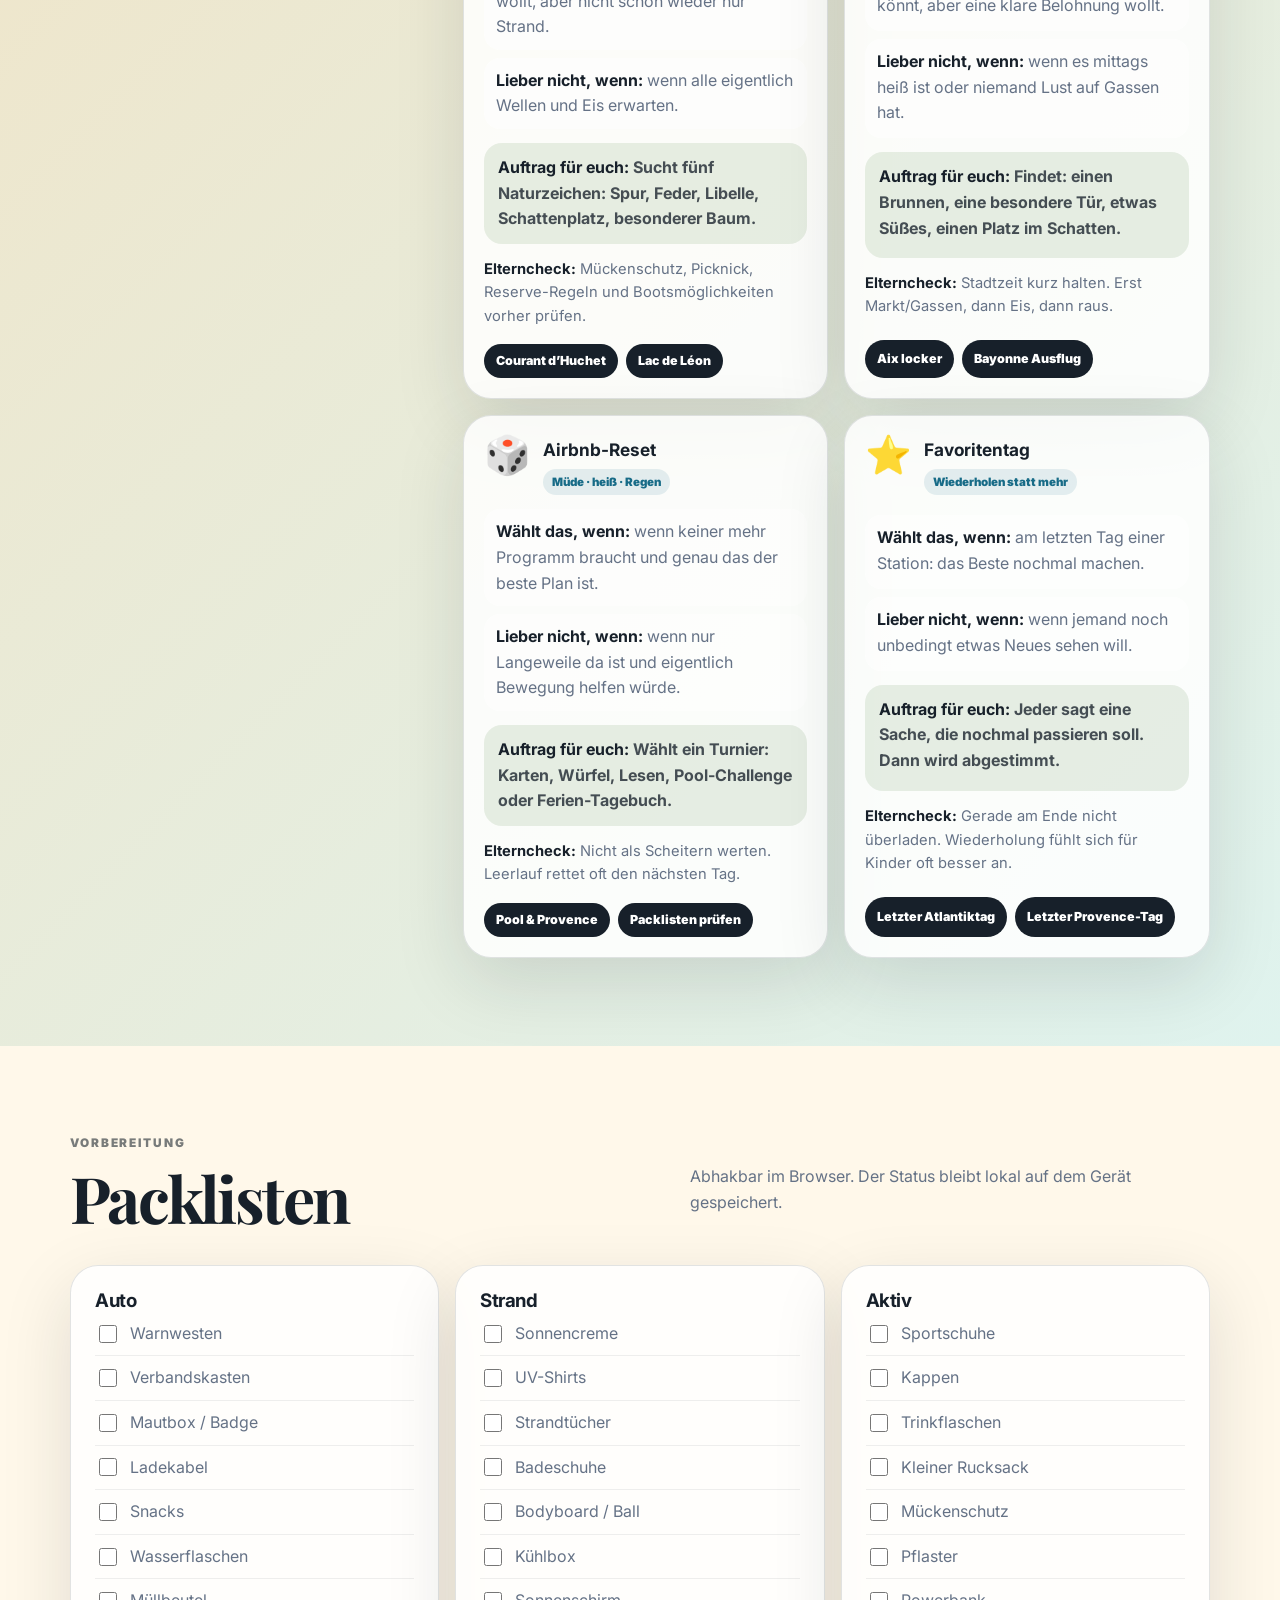
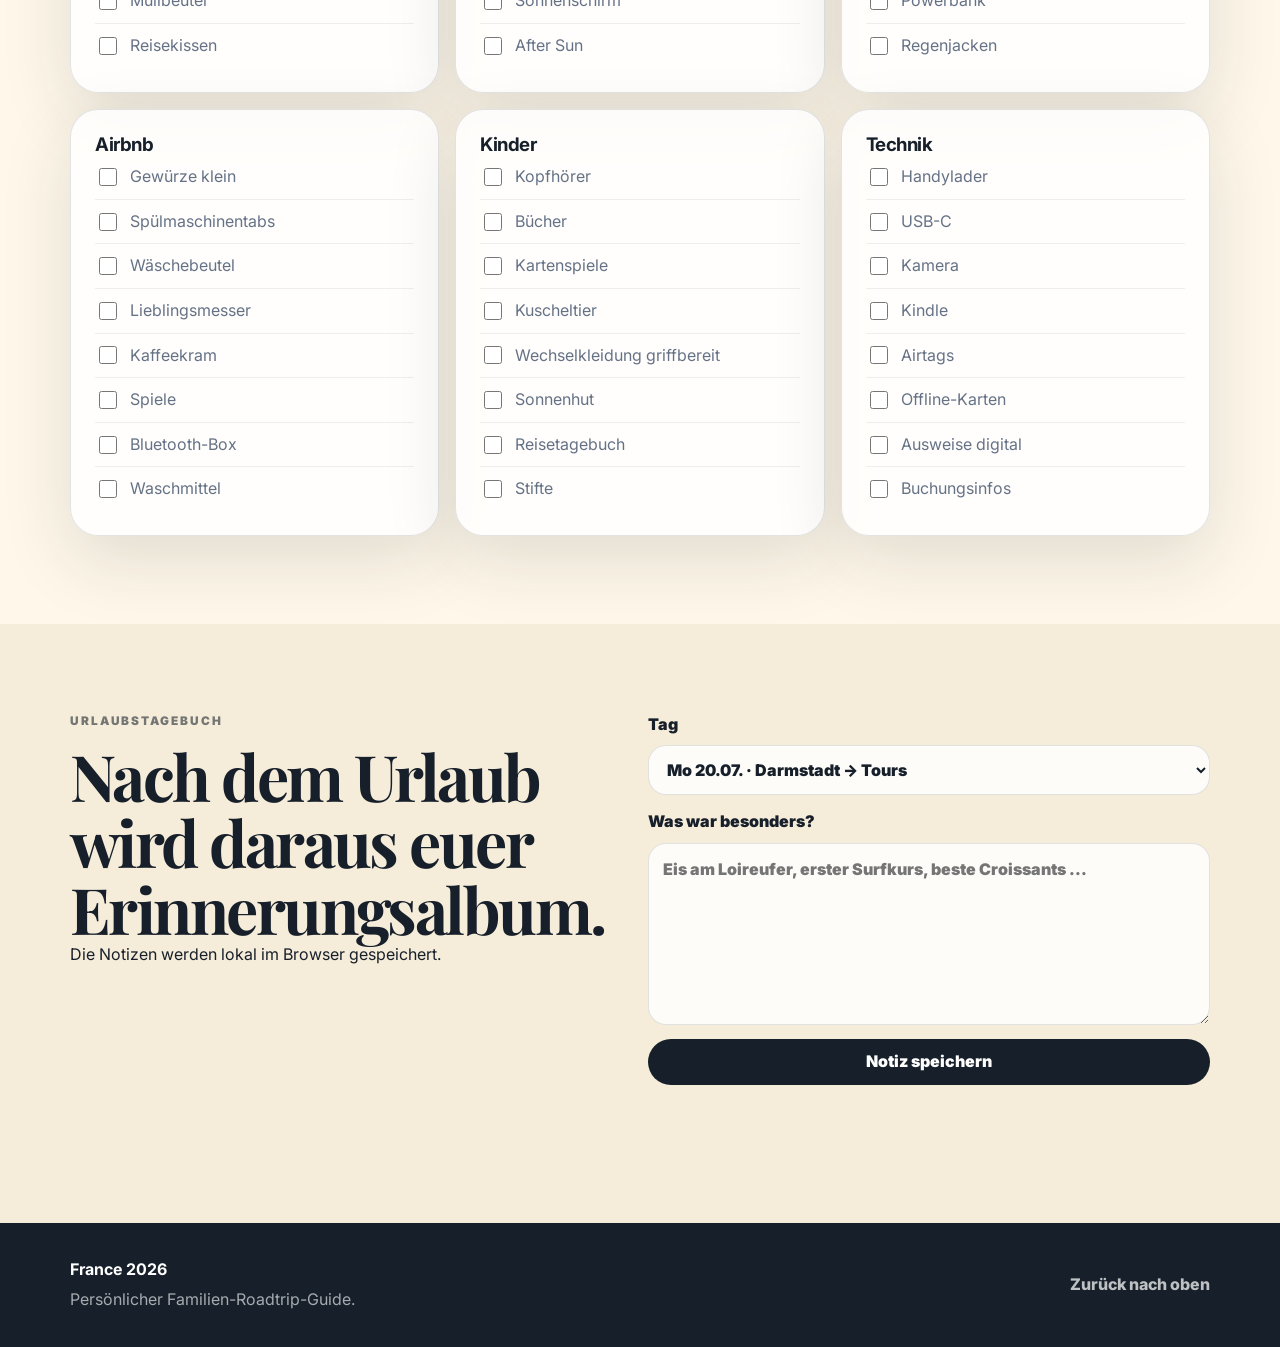
==== commit b2f4dfe0: "Refresh kids section copy and asset versions" ====
--- a/index.html
+++ b/index.html
@@ -9,7 +9,7 @@
   <link rel="preconnect" href="https://fonts.googleapis.com">
   <link rel="preconnect" href="https://fonts.gstatic.com" crossorigin>
   <link href="https://fonts.googleapis.com/css2?family=Inter:wght@400;500;600;700;800;900&family=Playfair+Display:wght@700;800&display=swap" rel="stylesheet">
-  <link rel="stylesheet" href="styles.css?v=20260707-2" />
+  <link rel="stylesheet" href="styles.css?v=20260707-3" />
 </head>
 <body>
   <header class="site-hero" id="top">
@@ -17,7 +17,7 @@
       <a class="brand" href="#top">France 2026</a>
       <button class="menu-button" type="button" data-menu-button aria-expanded="false">Menü</button>
       <div class="nav-links" data-nav-links>
-        <a href="#route">Route</a><a href="#orte">Orte</a><a href="#tage">Tage</a><a href="#karte">Karte</a><a href="#restaurants">Essen</a><a href="#packlisten">Packlisten</a>
+        <a href="#route">Route</a><a href="#orte">Orte</a><a href="#tage">Tage</a><a href="#karte">Karte</a><a href="#restaurants">Essen</a><a href="#kinder">Kinder</a><a href="#packlisten">Packlisten</a>
       </div>
     </nav>
     <section class="hero-grid container">
@@ -25,7 +25,7 @@
         <p class="eyebrow">Familien-Roadtrip · 20. Juli bis 7. August 2026</p>
         <h1>Loire, Atlantik, Provence.</h1>
         <p class="lead">Ein persönlicher Urlaubsführer für eine aktive, entspannte Reise mit Kindern: wenig Pflichtprogramm, viele gute Optionen, kurze Entscheidungen vor Ort.</p>
-        <div class="hero-actions"><a class="button primary" href="#tage">Tagesplan öffnen</a><a class="button ghost" href="#karte">Ausflüge ansehen</a></div>
+        <div class="hero-actions"><a class="button primary" href="#tage">Tagesplan öffnen</a><a class="button ghost" href="#kinder">Kinder entscheiden lassen</a></div>
       </div>
       <aside class="hero-card glass">
         <span class="small-label">Reisestil</span><h2>Entspannt aktiv</h2><p>Strand, Wasser, Rad, Kanu, Surf, Kletterwald, gutes Essen, Märkte und genug Pausen.</p>
@@ -39,11 +39,11 @@
     <section class="feature-section" id="tage"><div class="container"><div class="section-heading-row"><div><p class="section-kicker">Tagesplaner</p><h2>Tag für Tag</h2></div><p class="section-note">Jeder Tag öffnet eine eigene Detailseite mit Tipps, Kartenlinks, Bildern und persönlicher Einschätzung.</p></div><div class="day-filters" id="dayFilters"></div><div class="day-grid" id="dayGrid"></div></div></section>
     <section class="map-section" id="karte"><div class="container"><p class="section-kicker">Karte & Ausflüge</p><h2>Orte, Strände, Ausflüge, Hotelzonen</h2><p class="section-note">Jede Karte führt zu einer Detailseite und zur Google-Maps-Suche.</p><div class="poi-toolbar" id="poiToolbar"></div><div class="poi-grid" id="poiGrid"></div></div></section>
     <section class="container" id="restaurants"><p class="section-kicker">Essen & Kaffee</p><h2>Unkompliziert essen, gut frühstücken, Kaffee finden.</h2><div class="food-grid" id="foodGrid"></div></section>
-    <section class="kids-section" id="kinder"><div class="container split"><div><p class="section-kicker">Kinderbereich</p><h2>Was wählen wir heute?</h2><p>Eine schnelle Auswahl für Oskar und seine Schwester.</p></div><div class="kids-choice-grid" id="kidsChoices"></div></div></section>
+    <section class="kids-section" id="kinder"><div class="container split"><div><p class="section-kicker">Kinderentscheidung</p><h2>Was passt heute wirklich?</h2><p>Eine Auswahlhilfe, die Kinder selbst lesen können: Wann ist eine Idee gut, wann eher nicht, was ist eure kleine Mission und was müssen die Eltern vorher checken?</p></div><div class="kids-choice-grid" id="kidsChoices"></div></div></section>
     <section class="container" id="packlisten"><div class="section-heading-row"><div><p class="section-kicker">Vorbereitung</p><h2>Packlisten</h2></div><p class="section-note">Abhakbar im Browser. Der Status bleibt lokal auf dem Gerät gespeichert.</p></div><div class="packing-grid" id="packingGrid"></div></section>
     <section class="journal-section" id="tagebuch"><div class="container split"><div><p class="section-kicker">Urlaubstagebuch</p><h2>Nach dem Urlaub wird daraus euer Erinnerungsalbum.</h2><p>Die Notizen werden lokal im Browser gespeichert.</p></div><form class="journal-form" id="journalForm"><label>Tag<select id="journalDay"></select></label><label>Was war besonders?<textarea id="journalText" rows="6" placeholder="Eis am Loireufer, erster Surfkurs, beste Croissants ..."></textarea></label><button class="button primary" type="submit">Notiz speichern</button><p class="save-hint" id="journalHint" aria-live="polite"></p></form></div></section>
   </main>
   <footer class="site-footer"><div class="container footer-grid"><div><strong>France 2026</strong><p>Persönlicher Familien-Roadtrip-Guide.</p></div><a href="#top">Zurück nach oben</a></div></footer>
-  <script src="data.js?v=20260707-2"></script><script src="app.js?v=20260707-2"></script>
+  <script src="data.js?v=20260707-3"></script><script src="app.js?v=20260707-3"></script>
 </body>
 </html>
--- a/styles.css
+++ b/styles.css
@@ -159,8 +159,20 @@
 .check-item span { color: var(--muted); }
 
 .kids-section { background: linear-gradient(135deg, #f7dfb9, #dff3ee); }
-.choice-card { min-height: 150px; }
-.choice-card .emoji { font-size: 2rem; display: block; margin-bottom: 8px; }
+.kids-section .split { grid-template-columns: .7fr 1.5fr; }
+.kids-choice-grid { grid-template-columns: repeat(2,minmax(0,1fr)); align-items: stretch; }
+.choice-card.kid-card { min-height: 0; padding: 20px; display: grid; gap: 14px; }
+.kid-card-head { display: flex; align-items: flex-start; gap: 12px; }
+.kid-card-head .emoji { font-size: 2.35rem; line-height: 1; display: block; margin: 0; }
+.kid-card-head strong { margin: 0 0 4px; font-size: 1.08rem; }
+.kid-card-head span:last-child { display: inline-flex; border-radius: 999px; padding: 4px 9px; background: rgba(23,107,135,.11); color: var(--blue); font-size: .72rem; font-weight: 900; }
+.kid-rules { display: grid; gap: 8px; }
+.kid-rules p { padding: 10px 12px; border-radius: 16px; background: rgba(255,255,255,.58); }
+.kid-rules b, .kid-mission b, .kid-parent b { color: var(--ink); }
+.kid-mission { border-radius: 18px; padding: 12px 14px; background: rgba(95,141,78,.14); color: rgba(23,32,42,.78); font-weight: 700; }
+.kid-parent { font-size: .92rem; }
+.kid-links { display: flex; flex-wrap: wrap; gap: 8px; margin-top: 2px; }
+.kid-links a { display: inline-flex; align-items: center; min-height: 34px; padding: 0 12px; border-radius: 999px; background: var(--ink); color: white; font-size: .78rem; font-weight: 900; }
 
 .journal-form { display: grid; gap: 14px; }
 .journal-form label { display: grid; gap: 8px; font-weight: 900; }
@@ -173,7 +185,7 @@
 .site-footer a { color: rgba(255,255,255,.72); font-weight: 800; }
 
 @media (max-width: 980px) {
-  .hero-grid, .split { grid-template-columns: 1fr; }
+  .hero-grid, .split, .kids-section .split { grid-template-columns: 1fr; }
   .route-timeline, .destination-grid, .day-grid, .poi-grid, .food-grid, .packing-grid { grid-template-columns: repeat(2,1fr); }
 }
 @media (max-width: 720px) {
